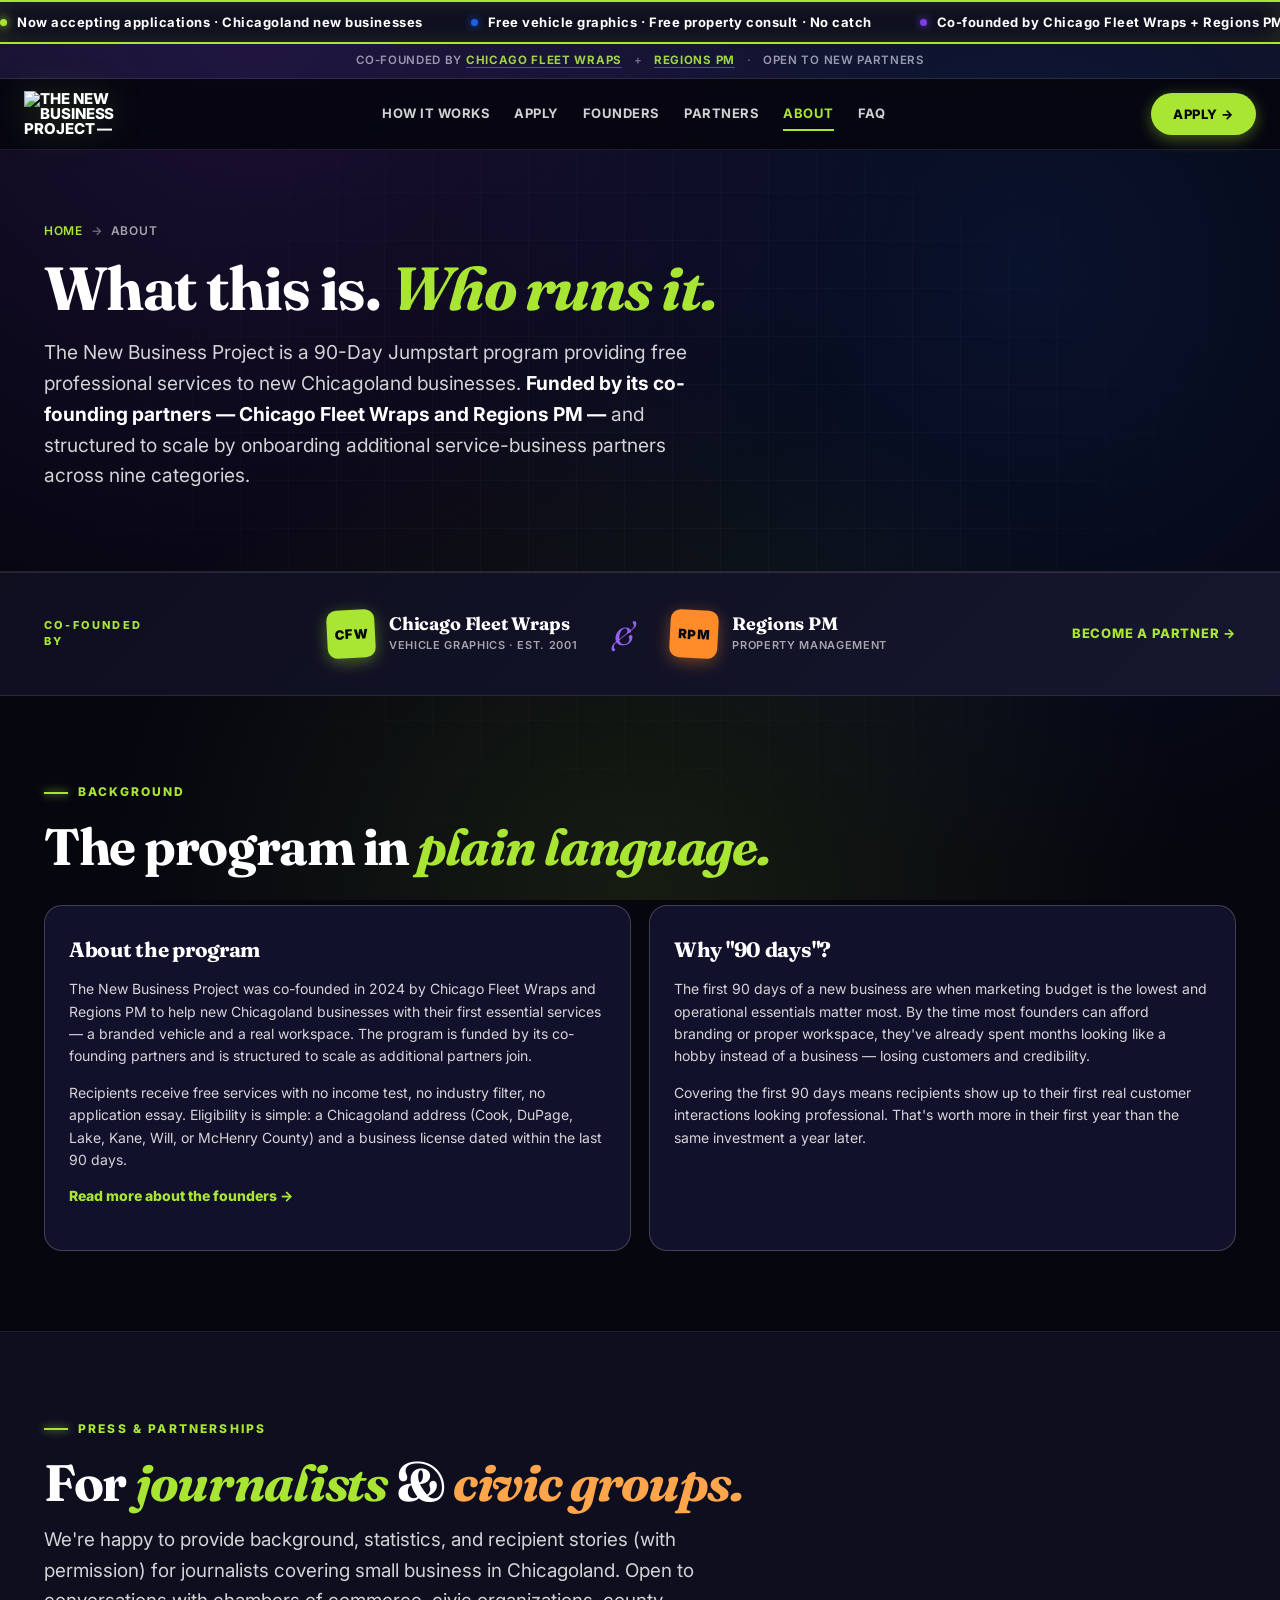
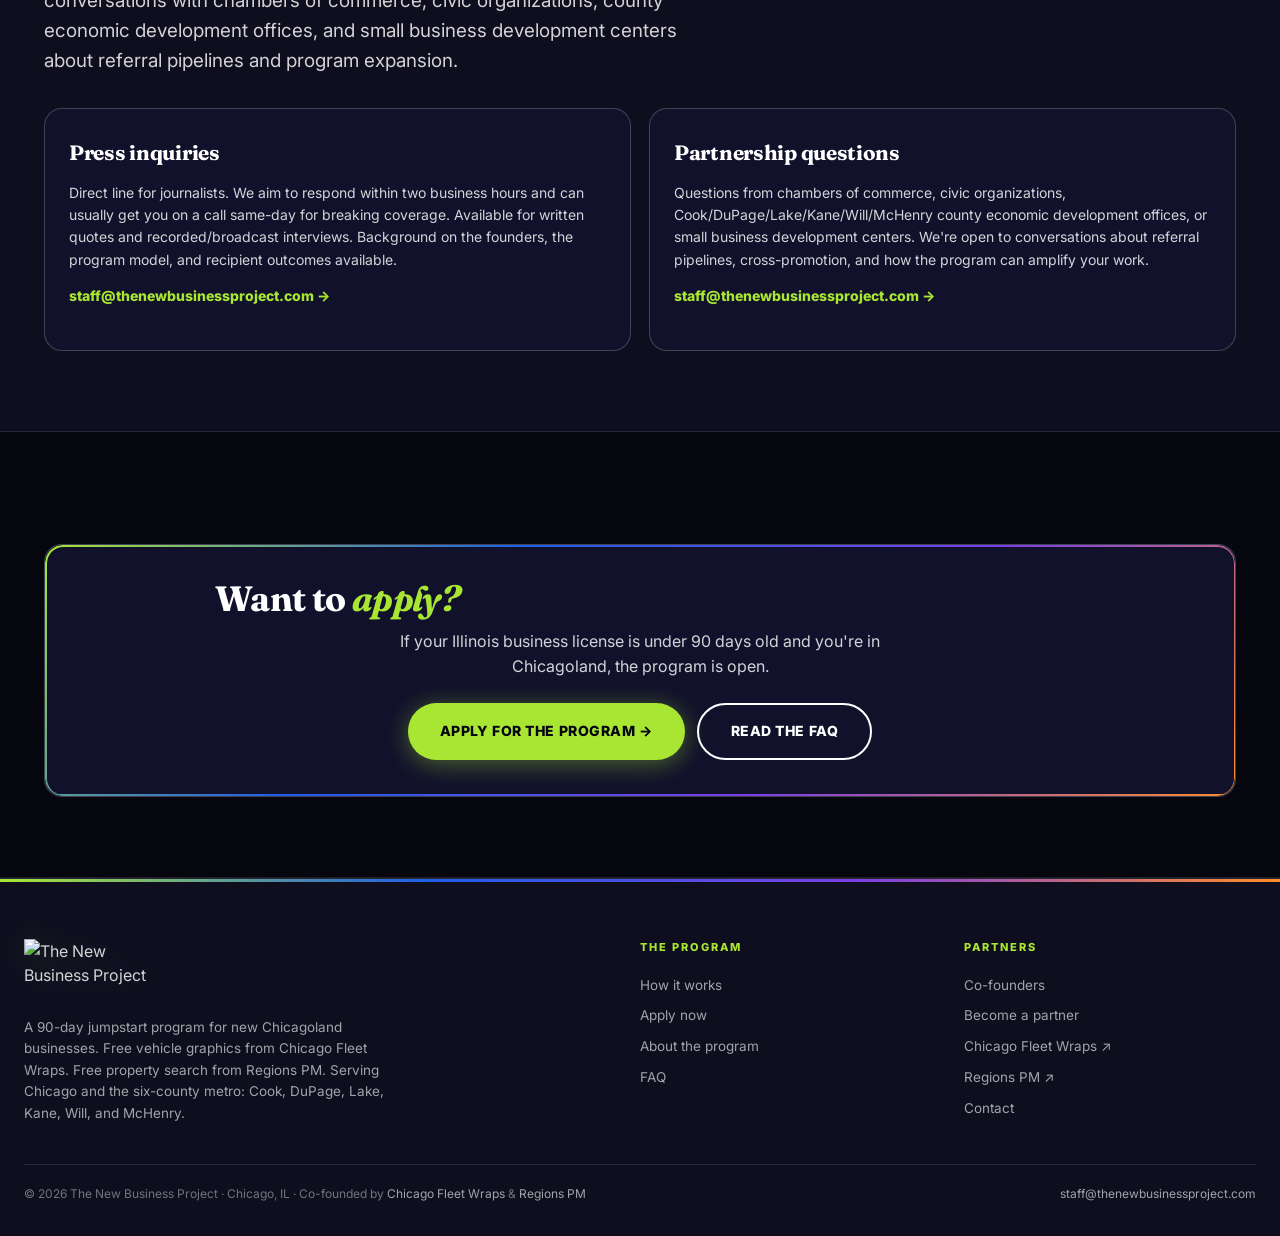
==== public/about/index.html @ 6521642d "SEO: tighten titles/descriptions + add WebSite, LocalBusiness, AboutPage, ContactPage schemas GOOGLE" ====
<!DOCTYPE html>
<html lang="en">
<head>
<meta charset="utf-8"/>
<meta name="viewport" content="width=device-width,initial-scale=1,viewport-fit=cover"/>
<title>About · The New Business Project · 90-Day Jumpstart</title>
<meta name="description" content="What the program is, who runs it, why it exists, how journalists and civic groups reach us. The New Business Project — Chicagoland 90-Day Jumpstart."/>
<meta name="keywords" content="about The New Business Project, Chicago small business program, Chicagoland startup support program, 90-day jumpstart background"/>
<meta name="author" content="The New Business Project"/>
<meta name="robots" content="index, follow, max-snippet:-1, max-image-preview:large"/>
<link rel="canonical" href="https://thenewbusinessproject.com/about/"/>
<link rel="icon" href="/favicon-32.png" type="image/png" sizes="32x32"/><link rel="icon" href="/icon-192.png" type="image/png" sizes="192x192"/><link rel="apple-touch-icon" href="/apple-touch-icon.png"/>
<meta name="theme-color" content="#06060F"/>
<meta property="og:type" content="website"/>
<meta property="og:site_name" content="The New Business Project"/>
<meta property="og:locale" content="en_US"/>
<meta property="og:title" content="About · The New Business Project · 90-Day Jumpstart"/>
<meta property="og:description" content="What the program is, who runs it, why it exists, how journalists and civic groups reach us. The New Business Project — Chicagoland 90-Day Jumpstart."/>
<meta property="og:url" content="https://thenewbusinessproject.com/about/"/>
<meta property="og:image" content="https://thenewbusinessproject.com/og-image.jpg"/>
<meta property="og:image:width" content="1200"/>
<meta property="og:image:height" content="630"/>
<meta name="twitter:card" content="summary_large_image"/>
<meta name="twitter:title" content="About · The New Business Project · 90-Day Jumpstart"/>
<meta name="twitter:description" content="What the program is, who runs it, why it exists, how journalists and civic groups reach us. The New Business Project — Chicagoland 90-Day Jumpstart."/>
<meta name="twitter:image" content="https://thenewbusinessproject.com/og-image.jpg"/>
<meta name="geo.region" content="US-IL"/><meta name="geo.placename" content="Chicago"/><meta name="geo.position" content="41.8781;-87.6298"/><meta name="ICBM" content="41.8781, -87.6298"/>
<link rel="preconnect" href="https://fonts.googleapis.com" crossorigin/><link rel="preconnect" href="https://fonts.gstatic.com" crossorigin/><link href="https://fonts.googleapis.com/css2?family=Inter:wght@400;500;600;700;800;900&family=Fraunces:opsz,wght@9..144,500;9..144,600;9..144,700;9..144,800;9..144,900&display=swap" rel="stylesheet"/>
<style>/* ─────────────────────────────────────────────────────────
   The New Business Project — shared stylesheet
   Electric/gaming palette: black bg + lime/blue/purple/orange
   ───────────────────────────────────────────────────────── */

*{box-sizing:border-box;margin:0;padding:0}
img,svg{max-width:100%;display:block}
a{color:inherit;text-decoration:none}
button{font:inherit;color:inherit;background:none;border:0;cursor:pointer}

:root{
  --bg:#06060F;
  --bg-2:#0E0E1F;
  --bg-3:#16162E;
  --bg-card:#11112B;
  --bg-card-2:#1A1A38;
  --ink:#FFFFFF;
  --ink-2:rgba(255,255,255,.82);
  --ink-3:rgba(255,255,255,.62);
  --ink-4:rgba(255,255,255,.42);
  --rule:rgba(255,255,255,.10);
  --rule-2:rgba(255,255,255,.20);
  --lime:#A8E633;
  --lime-d:#88C420;
  --lime-glow:rgba(168,230,51,.4);
  --blue:#1E5FE6;
  --blue-l:#3B7BF5;
  --blue-glow:rgba(30,95,230,.4);
  --purple:#7B3FE4;
  --purple-l:#9460F0;
  --purple-glow:rgba(123,63,228,.4);
  --orange:#FF8C28;
  --orange-l:#FFA64D;
  --orange-glow:rgba(255,140,40,.4);
  --r-card:18px;
  --r-btn:999px;
  --serif:'Fraunces',Georgia,'Times New Roman',serif;
  --sans:'Inter',-apple-system,BlinkMacSystemFont,'Helvetica Neue',Arial,sans-serif;
}

::selection{background:var(--lime);color:var(--bg)}

html,body{
  background:var(--bg);color:var(--ink);
  font-family:var(--sans);font-size:16px;line-height:1.55;font-weight:400;
  -webkit-font-smoothing:antialiased;-moz-osx-font-smoothing:grayscale;
  overflow-x:hidden;
}

body::before{
  content:"";position:fixed;inset:0;z-index:0;pointer-events:none;
  background:
    radial-gradient(circle at 20% 0%, rgba(123,63,228,.18), transparent 50%),
    radial-gradient(circle at 80% 30%, rgba(30,95,230,.14), transparent 50%),
    radial-gradient(circle at 50% 100%, rgba(168,230,51,.10), transparent 50%);
}
body::after{
  content:"";position:fixed;inset:0;z-index:0;pointer-events:none;
  background-image:
    linear-gradient(rgba(255,255,255,.025) 1px, transparent 1px),
    linear-gradient(90deg, rgba(255,255,255,.025) 1px, transparent 1px);
  background-size:48px 48px;
  mask-image:radial-gradient(ellipse at center, black 30%, transparent 80%);
  -webkit-mask-image:radial-gradient(ellipse at center, black 30%, transparent 80%);
}

.wrap{max-width:1240px;margin:0 auto;padding:0 24px;position:relative;z-index:1}
.wrap-narrow{max-width:920px;margin:0 auto;padding:0 24px;position:relative;z-index:1}

/* ─── TICKER ──────────────────── */
.ticker{
  background:var(--bg-2);
  border-top:2px solid var(--lime);
  border-bottom:2px solid var(--lime);
  padding:10px 0;overflow:hidden;
  position:relative;z-index:5;
  box-shadow:0 0 24px rgba(168,230,51,.15) inset;
}
.ticker-track{
  display:flex;gap:48px;animation:scroll 50s linear infinite;
  white-space:nowrap;width:max-content;
  font-size:13px;font-weight:700;letter-spacing:.04em;
  color:var(--ink);
}
.ticker-track span{display:inline-flex;align-items:center;gap:10px}
.ticker-track .dot{display:inline-block;width:7px;height:7px;border-radius:50%;flex-shrink:0}
.ticker-track .dot.l{background:var(--lime);box-shadow:0 0 8px var(--lime)}
.ticker-track .dot.b{background:var(--blue);box-shadow:0 0 8px var(--blue)}
.ticker-track .dot.p{background:var(--purple);box-shadow:0 0 8px var(--purple)}
.ticker-track .dot.o{background:var(--orange);box-shadow:0 0 8px var(--orange)}
.ticker:hover .ticker-track{animation-play-state:paused}
@keyframes scroll{from{transform:translateX(0)}to{transform:translateX(-50%)}}

.cofounder-mini{
  background:var(--bg-2);
  border-bottom:1px solid var(--rule);
  padding:8px 16px;text-align:center;
  font-size:11.5px;font-weight:600;letter-spacing:.06em;color:var(--ink-3);
  text-transform:uppercase;
}
.cofounder-mini a{color:var(--lime);font-weight:700;border-bottom:1px solid rgba(168,230,51,.4);text-underline-offset:3px}
.cofounder-mini a:hover{border-bottom-color:var(--lime)}
.cofounder-mini .sep{margin:0 8px;color:var(--ink-4)}

/* ─── HEADER ──────────────────── */
.tnbp-header{
  position:sticky;top:0;z-index:50;
  background:rgba(6,6,15,.92);
  backdrop-filter:saturate(180%) blur(16px);
  -webkit-backdrop-filter:saturate(180%) blur(16px);
  border-bottom:1px solid var(--rule);
}
.tnbp-header-inner{
  display:flex;align-items:center;justify-content:space-between;
  padding:12px 24px;max-width:1280px;margin:0 auto;gap:16px;
}
.tnbp-mark{
  display:flex;align-items:center;gap:12px;
  font-family:var(--sans);font-weight:800;font-size:15px;
  color:var(--ink);letter-spacing:-.005em;line-height:1;
  text-transform:uppercase;
}
.tnbp-mark img{
  height:46px;width:auto;display:block;
  filter:drop-shadow(0 0 16px rgba(168,230,51,.25));
}
@media (max-width:560px){.tnbp-mark img{height:40px}}

.tnbp-nav-links{display:none}
@media (min-width:980px){
  .tnbp-nav-links{display:flex;align-items:center;gap:24px;flex:1;justify-content:center}
  .tnbp-nav-links a{
    font-size:13px;font-weight:700;color:var(--ink-2);
    letter-spacing:.04em;text-transform:uppercase;
    transition:color .15s ease;padding:6px 0;
    border-bottom:2px solid transparent;
  }
  .tnbp-nav-links a:hover, .tnbp-nav-links a[aria-current="page"]{color:var(--lime)}
  .tnbp-nav-links a[aria-current="page"]{border-bottom-color:var(--lime)}
}
.tnbp-nav-cta{
  background:var(--lime);color:var(--bg);
  font-weight:800;font-size:13px;letter-spacing:.04em;
  padding:11px 22px;border-radius:var(--r-btn);
  display:inline-flex;align-items:center;gap:6px;
  text-transform:uppercase;
  transition:transform .15s ease, box-shadow .15s ease;
  box-shadow:0 4px 16px var(--lime-glow);
}
.tnbp-nav-cta:hover{transform:translateY(-2px);box-shadow:0 8px 24px var(--lime-glow)}

/* ─── BUTTONS ──────────────────── */
.btn-primary,.btn-ghost,.btn-secondary{
  display:inline-flex;align-items:center;justify-content:center;gap:8px;
  font-family:var(--sans);font-weight:800;font-size:14px;letter-spacing:.04em;
  text-transform:uppercase;
  padding:18px 32px;border-radius:var(--r-btn);
  min-height:54px;border:0;cursor:pointer;
  transition:transform .15s ease, box-shadow .15s ease, background .15s ease, color .15s ease;
  text-align:center;line-height:1.2;
}
.btn-primary{background:var(--lime);color:var(--bg);box-shadow:0 4px 24px var(--lime-glow)}
.btn-primary:hover{transform:translateY(-2px);box-shadow:0 8px 32px var(--lime-glow), 0 0 0 4px rgba(168,230,51,.2)}
.btn-secondary{background:var(--blue);color:var(--ink);box-shadow:0 4px 24px var(--blue-glow)}
.btn-secondary:hover{transform:translateY(-2px);box-shadow:0 8px 32px var(--blue-glow)}
.btn-ghost{background:transparent;color:var(--ink);border:2px solid var(--ink)}
.btn-ghost:hover{background:var(--ink);color:var(--bg);transform:translateY(-2px)}

/* ─── HERO (homepage) ──────────────────── */
.hero{
  position:relative;padding:48px 0 72px;
  border-bottom:1px solid var(--rule);overflow:hidden;
}
@media (min-width:720px){.hero{padding:64px 0 88px}}
@media (min-width:980px){.hero{padding:80px 0 96px}}

/* Hero on homepage: logo prominent at top — visible on ALL screens */
.hero-grid{
  display:flex;flex-direction:column;align-items:center;gap:32px;text-align:center;
}
@media (min-width:980px){
  .hero-grid{display:grid;grid-template-columns:1.1fr 1fr;gap:56px;text-align:left;align-items:center}
}
.hero-content{position:relative;z-index:2;max-width:680px}
@media (min-width:980px){.hero-content{max-width:none}}

/* Hero logo wrapper — visible on mobile too, sized appropriately */
.hero-logo-wrap{
  display:flex;position:relative;align-items:center;justify-content:center;
  order:-1;width:100%;
}
@media (min-width:980px){.hero-logo-wrap{order:0}}
.hero-logo-wrap::before{
  content:"";position:absolute;inset:-30px;border-radius:50%;
  background:radial-gradient(circle, rgba(168,230,51,.25), rgba(30,95,230,.15) 40%, transparent 70%);
  filter:blur(40px);z-index:0;
}
.hero-logo{
  position:relative;z-index:1;width:100%;max-width:340px;height:auto;
  filter:drop-shadow(0 16px 32px rgba(0,0,0,.5));
  animation:float 6s ease-in-out infinite;
}
@media (min-width:560px){.hero-logo{max-width:420px}}
@media (min-width:980px){.hero-logo{max-width:520px}}
@keyframes float{0%,100%{transform:translateY(0)}50%{transform:translateY(-12px)}}

.hero-mark-row{
  display:inline-flex;align-items:center;gap:10px;
  background:rgba(123,63,228,.18);
  border:1px solid var(--purple);
  color:var(--purple-l);
  padding:8px 14px;border-radius:var(--r-btn);
  font-size:11.5px;font-weight:800;letter-spacing:.16em;text-transform:uppercase;
  margin-bottom:24px;
  box-shadow:0 0 24px var(--purple-glow);
}
.hero-mark-row::before{
  content:"";display:inline-block;width:8px;height:8px;border-radius:50%;
  background:var(--lime);box-shadow:0 0 0 3px rgba(168,230,51,.3), 0 0 12px var(--lime);
  animation:pulse 2.4s ease-in-out infinite;
}
@keyframes pulse{0%,100%{transform:scale(1);opacity:1}50%{transform:scale(1.3);opacity:.7}}

.hero h1{
  font-family:var(--serif);font-weight:700;
  font-size:clamp(2.4rem, 8vw, 4.6rem);
  line-height:.98;letter-spacing:-.025em;
  margin:0 0 22px;color:var(--ink);
}
.hero h1 .lime{color:var(--lime);font-style:italic}
.hero h1 .blue{color:var(--blue-l);font-style:italic}

.hero-sub{
  font-size:clamp(1.05rem, 3.4vw, 1.25rem);
  color:var(--ink-2);max-width:560px;
  line-height:1.55;margin:0 auto 28px;
}
@media (min-width:980px){.hero-sub{margin:0 0 28px}}
.hero-sub strong{color:var(--lime);font-weight:800}

.hero-pills{display:flex;flex-wrap:wrap;gap:8px;margin:0 auto 28px;justify-content:center}
@media (min-width:980px){.hero-pills{justify-content:flex-start}}
.hero-pills span{
  display:inline-flex;align-items:center;gap:8px;
  background:var(--bg-card);border:1px solid var(--rule-2);color:var(--ink);
  padding:8px 14px;border-radius:var(--r-btn);
  font-size:12.5px;font-weight:600;
}
.hero-pills span::before{
  content:"";display:inline-block;width:6px;height:6px;border-radius:50%;
  background:var(--lime);box-shadow:0 0 8px var(--lime);
}
.hero-pills span:nth-child(2)::before{background:var(--blue);box-shadow:0 0 8px var(--blue)}
.hero-pills span:nth-child(3)::before{background:var(--orange);box-shadow:0 0 8px var(--orange)}

.hero-ctas{display:flex;flex-direction:column;gap:12px;align-items:center}
@media (min-width:560px){.hero-ctas{flex-direction:row;flex-wrap:wrap;justify-content:center}}
@media (min-width:980px){.hero-ctas{justify-content:flex-start}}

.hero-progress{
  margin:32px auto 0;padding:22px 26px;
  background:var(--bg-card);
  border:1px solid var(--rule-2);border-radius:var(--r-card);
  position:relative;max-width:560px;text-align:left;
}
@media (min-width:980px){.hero-progress{margin:36px 0 0}}
.hero-progress::before{
  content:"";position:absolute;inset:-1px;border-radius:var(--r-card);padding:1px;
  background:linear-gradient(135deg, var(--lime), var(--blue), var(--purple));
  -webkit-mask:linear-gradient(#fff 0 0) content-box, linear-gradient(#fff 0 0);
  -webkit-mask-composite:xor;mask-composite:exclude;pointer-events:none;
}
.hero-progress-label{
  font-size:11px;font-weight:800;color:var(--lime);
  letter-spacing:.18em;text-transform:uppercase;margin-bottom:10px;
}
.hero-progress-headline{
  font-family:var(--serif);font-weight:700;font-size:1.15rem;
  color:var(--ink);margin:0 0 14px;letter-spacing:-.018em;
}
.hero-progress-bar{
  height:14px;background:var(--bg-3);border:1px solid var(--rule);
  border-radius:var(--r-btn);overflow:hidden;margin:0 0 10px;position:relative;
}
.hero-progress-fill{
  height:100%;background:linear-gradient(90deg, var(--lime), var(--blue));
  width:8%;position:relative;box-shadow:0 0 12px var(--lime-glow);
}
.hero-progress-meta{font-size:13px;color:var(--ink-3);font-weight:600}
.hero-progress-meta strong{color:var(--lime);font-weight:800}

/* ─── PAGE HERO (subpages) ──────────────────── */
.page-hero{
  padding:48px 0 56px;border-bottom:1px solid var(--rule);
  position:relative;
}
@media (min-width:720px){.page-hero{padding:72px 0 80px}}
.breadcrumb{
  font-size:12px;color:var(--ink-3);margin-bottom:18px;
  letter-spacing:.06em;text-transform:uppercase;font-weight:600;
}
.breadcrumb a{color:var(--lime);transition:color .15s ease}
.breadcrumb a:hover{color:var(--ink)}
.breadcrumb .sep{margin:0 8px;color:var(--ink-4)}
.page-hero h1{
  font-family:var(--serif);font-weight:700;
  font-size:clamp(2.2rem, 7vw, 3.8rem);
  line-height:1;letter-spacing:-.025em;
  margin:0 0 18px;color:var(--ink);max-width:22ch;
}
.page-hero h1 em{font-style:italic;color:var(--lime);font-weight:700}
.page-hero h1 .blue{font-style:italic;color:var(--blue-l)}
.page-hero h1 .purple{font-style:italic;color:var(--purple-l)}
.page-hero p{
  font-size:clamp(1.05rem, 3.3vw, 1.2rem);
  color:var(--ink-2);max-width:680px;line-height:1.6;
}
.page-hero p strong{color:var(--ink);font-weight:700}

/* ─── COFOUNDERS BAND ──────────────────── */
.cofounders-band{
  background:linear-gradient(135deg, var(--bg-2), var(--bg-3));
  padding:36px 0;position:relative;z-index:1;
  border-top:1px solid var(--rule);border-bottom:1px solid var(--rule);
}
.cofounders-grid{display:flex;flex-direction:column;align-items:center;gap:24px;text-align:center}
@media (min-width:760px){.cofounders-grid{flex-direction:row;justify-content:space-between;gap:32px;text-align:left}}
.cofounders-label{
  font-size:11px;font-weight:800;color:var(--lime);
  letter-spacing:.2em;text-transform:uppercase;line-height:1.4;flex-shrink:0;
}
.cofounders-row{display:flex;flex-wrap:wrap;justify-content:center;align-items:center;gap:18px 36px}
.cofounder{display:inline-flex;align-items:center;gap:14px}
.cofounder-mark{
  width:48px;height:48px;border-radius:10px;
  display:flex;align-items:center;justify-content:center;
  font-family:var(--sans);font-weight:900;font-size:13px;letter-spacing:.04em;
  flex-shrink:0;transform:rotate(-3deg);
}
.cofounder-mark.cfw{background:var(--lime);color:var(--bg);box-shadow:0 4px 16px var(--lime-glow)}
.cofounder-mark.regions{background:var(--orange);color:var(--bg);transform:rotate(3deg);box-shadow:0 4px 16px var(--orange-glow)}
.cofounder-text{display:flex;flex-direction:column;align-items:flex-start;text-align:left}
.cofounder-name{
  font-family:var(--serif);font-weight:700;font-size:18px;
  color:var(--ink);letter-spacing:-.01em;line-height:1.1;
}
.cofounder-name a:hover{color:var(--lime)}
.cofounder-role{
  font-family:var(--sans);font-size:11px;color:var(--ink-3);
  font-weight:600;letter-spacing:.06em;margin-top:3px;text-transform:uppercase;
}
.cofounders-amp{
  font-family:var(--serif);font-style:italic;font-weight:400;font-size:32px;color:var(--purple-l);
}
.cofounders-cta{
  font-size:13px;font-weight:800;color:var(--lime);
  letter-spacing:.06em;text-transform:uppercase;
  display:inline-flex;align-items:center;gap:6px;
  border-bottom:2px solid transparent;
  transition:border-color .15s ease;flex-shrink:0;
}
.cofounders-cta:hover{border-bottom-color:var(--lime)}

/* ─── SECTIONS ──────────────────── */
.sec{padding:56px 0;position:relative;z-index:1}
@media (min-width:720px){.sec{padding:80px 0}}
.sec.bordered{border-bottom:1px solid var(--rule)}
.sec.tinted{background:var(--bg-2)}

.sec-label{
  display:inline-flex;align-items:center;gap:10px;
  font-size:12px;font-weight:800;color:var(--lime);
  letter-spacing:.18em;text-transform:uppercase;margin:0 0 18px;
}
.sec-label::before{content:"";width:24px;height:2px;background:var(--lime);box-shadow:0 0 8px var(--lime)}
.sec h2{
  font-family:var(--serif);font-weight:700;
  font-size:clamp(2rem, 6vw, 3.2rem);
  line-height:1.04;letter-spacing:-.025em;
  margin:0 0 16px;max-width:22ch;color:var(--ink);
}
.sec h2 em{font-style:italic;color:var(--lime);font-weight:700}
.sec h2 .blue{font-style:italic;color:var(--blue-l);font-weight:700}
.sec h2 .purple{font-style:italic;color:var(--purple-l);font-weight:700}
.sec h2 .orange{font-style:italic;color:var(--orange-l);font-weight:700}
.sec .lede{
  font-size:clamp(1.05rem, 3.3vw, 1.18rem);
  color:var(--ink-2);line-height:1.6;max-width:680px;
}
.sec .lede strong{color:var(--ink);font-weight:700}
.sec h3{
  font-family:var(--serif);font-weight:700;font-size:1.4rem;
  color:var(--ink);margin:24px 0 12px;letter-spacing:-.016em;
}

/* ─── ELIGIBILITY ──────────────────── */
.elig-grid{display:grid;grid-template-columns:1fr;gap:14px;margin-top:32px}
@media (min-width:600px){.elig-grid{grid-template-columns:1fr 1fr}}
@media (min-width:980px){.elig-grid{grid-template-columns:repeat(4,1fr)}}
.elig-tile{
  background:var(--bg-card);border:1px solid var(--rule-2);border-radius:var(--r-card);
  padding:26px 22px;position:relative;overflow:hidden;
  transition:transform .2s ease, box-shadow .2s ease, border-color .2s ease;
}
.elig-tile::before{content:"";position:absolute;top:0;left:0;right:0;height:3px}
.elig-tile.lime::before{background:var(--lime);box-shadow:0 0 16px var(--lime-glow)}
.elig-tile.blue::before{background:var(--blue);box-shadow:0 0 16px var(--blue-glow)}
.elig-tile.purple::before{background:var(--purple);box-shadow:0 0 16px var(--purple-glow)}
.elig-tile.orange::before{background:var(--orange);box-shadow:0 0 16px var(--orange-glow)}
.elig-tile:hover{transform:translateY(-4px);border-color:rgba(255,255,255,.3)}
.elig-tile.lime:hover{box-shadow:0 12px 32px var(--lime-glow)}
.elig-tile.blue:hover{box-shadow:0 12px 32px var(--blue-glow)}
.elig-tile.purple:hover{box-shadow:0 12px 32px var(--purple-glow)}
.elig-tile.orange:hover{box-shadow:0 12px 32px var(--orange-glow)}
.elig-num{
  display:inline-flex;align-items:center;justify-content:center;
  width:34px;height:34px;border-radius:8px;
  font-family:var(--sans);font-weight:900;font-size:14px;
  margin:0 0 14px;
}
.elig-tile.lime .elig-num{background:var(--lime);color:var(--bg)}
.elig-tile.blue .elig-num{background:var(--blue);color:var(--ink)}
.elig-tile.purple .elig-num{background:var(--purple);color:var(--ink)}
.elig-tile.orange .elig-num{background:var(--orange);color:var(--bg)}
.elig-tile h3{
  font-family:var(--serif);font-weight:700;font-size:1.18rem;color:var(--ink);
  margin:0 0 8px;letter-spacing:-.012em;line-height:1.2;
}
.elig-tile p{font-size:13.5px;color:var(--ink-2);line-height:1.55;margin:0}

.counties{
  margin-top:36px;background:var(--bg-card);
  border:1px solid var(--rule-2);border-radius:var(--r-card);
  padding:28px 26px;position:relative;overflow:hidden;
}
.counties::before{
  content:"";position:absolute;top:0;left:0;right:0;height:3px;
  background:linear-gradient(90deg, var(--lime), var(--blue), var(--purple), var(--orange));
}
.counties h3{font-family:var(--serif);font-weight:700;font-size:1.4rem;color:var(--ink);margin:0;letter-spacing:-.018em}
.counties-row{display:flex;flex-wrap:wrap;gap:10px;margin-top:18px}
.county{
  display:inline-flex;align-items:center;gap:10px;
  background:var(--bg-2);border:1.5px solid var(--rule-2);border-radius:var(--r-btn);
  padding:10px 18px;font-size:14px;font-weight:700;color:var(--ink);
  transition:transform .15s ease, background .15s ease, border-color .15s ease;
}
.county:hover{transform:translateY(-2px);background:var(--lime);color:var(--bg);border-color:var(--lime)}
.county-pop{font-size:11px;color:var(--ink-3);font-weight:600;letter-spacing:.02em}
.county:hover .county-pop{color:rgba(6,6,15,.65)}

/* ─── GIFTS ──────────────────── */
.gifts-grid{display:grid;grid-template-columns:1fr;gap:18px;margin-top:32px}
@media (min-width:760px){.gifts-grid{grid-template-columns:1fr 1fr}}
.gift{
  background:var(--bg-card);border:1px solid var(--rule-2);border-radius:var(--r-card);
  padding:30px 26px;display:flex;flex-direction:column;
  position:relative;overflow:hidden;
  transition:transform .2s ease, border-color .2s ease, box-shadow .2s ease;
}
.gift::before{content:"";position:absolute;top:0;left:0;right:0;height:6px}
.gift.cfw::before{background:linear-gradient(90deg, var(--lime), var(--blue));box-shadow:0 0 16px var(--lime-glow)}
.gift.regions::before{background:linear-gradient(90deg, var(--orange), var(--purple));box-shadow:0 0 16px var(--orange-glow)}
.gift.cfw:hover{transform:translateY(-4px);border-color:rgba(168,230,51,.4);box-shadow:0 12px 32px var(--lime-glow)}
.gift.regions:hover{transform:translateY(-4px);border-color:rgba(255,140,40,.4);box-shadow:0 12px 32px var(--orange-glow)}
.gift-header{display:flex;align-items:center;gap:14px;margin-bottom:18px}
.gift-mark{
  width:54px;height:54px;border-radius:12px;
  display:flex;align-items:center;justify-content:center;
  font-family:var(--sans);font-weight:900;font-size:14px;letter-spacing:.04em;
  flex-shrink:0;transform:rotate(-3deg);
}
.gift.cfw .gift-mark{background:var(--lime);color:var(--bg);box-shadow:0 4px 16px var(--lime-glow)}
.gift.regions .gift-mark{background:var(--orange);color:var(--bg);transform:rotate(3deg);box-shadow:0 4px 16px var(--orange-glow)}
.gift-tag{
  font-size:11px;font-weight:700;color:var(--ink-3);
  letter-spacing:.16em;text-transform:uppercase;line-height:1.3;
}
.gift-tag strong{color:var(--ink);font-weight:800;display:block;font-size:14px;letter-spacing:-.005em;text-transform:none;margin-top:4px}
.gift h3{
  font-family:var(--serif);font-weight:700;font-size:1.65rem;color:var(--ink);
  margin:0 0 12px;letter-spacing:-.018em;line-height:1.1;
}
.gift p{font-size:14.5px;color:var(--ink-2);line-height:1.6;margin:0 0 12px}
.gift .gift-deets{
  margin-top:auto;padding-top:18px;border-top:1px solid var(--rule);
  display:flex;flex-wrap:wrap;gap:14px 24px;font-size:12.5px;color:var(--ink-3);font-weight:500;
}
.gift .gift-deets div{display:flex;flex-direction:column}
.gift .gift-deets div strong{color:var(--ink);font-weight:800;font-size:14.5px}
.gift .gift-deets .free{color:var(--lime)}

/* ─── STEPS ──────────────────── */
.steps-grid{display:grid;grid-template-columns:1fr;gap:16px;margin-top:32px}
@media (min-width:760px){.steps-grid{grid-template-columns:repeat(3,1fr);gap:18px}}
.step{
  background:var(--bg-card);border:1px solid var(--rule-2);border-radius:var(--r-card);
  padding:30px 24px;position:relative;overflow:hidden;
  transition:transform .2s ease, border-color .2s ease, box-shadow .2s ease;
}
.step::before{content:"";position:absolute;top:0;left:0;right:0;height:3px}
.step:nth-child(1)::before{background:var(--lime);box-shadow:0 0 16px var(--lime-glow)}
.step:nth-child(2)::before{background:var(--blue);box-shadow:0 0 16px var(--blue-glow)}
.step:nth-child(3)::before{background:var(--orange);box-shadow:0 0 16px var(--orange-glow)}
.step:hover{transform:translateY(-4px)}
.step:nth-child(1):hover{border-color:rgba(168,230,51,.4);box-shadow:0 12px 32px var(--lime-glow)}
.step:nth-child(2):hover{border-color:rgba(30,95,230,.4);box-shadow:0 12px 32px var(--blue-glow)}
.step:nth-child(3):hover{border-color:rgba(255,140,40,.4);box-shadow:0 12px 32px var(--orange-glow)}
.step-num{
  font-family:var(--serif);font-weight:800;font-size:60px;
  line-height:.85;letter-spacing:-.04em;margin:0 0 16px;display:block;
  background:linear-gradient(135deg, var(--lime), var(--blue));
  -webkit-background-clip:text;background-clip:text;-webkit-text-fill-color:transparent;
}
.step:nth-child(2) .step-num{background:linear-gradient(135deg, var(--blue), var(--purple));-webkit-background-clip:text;background-clip:text;-webkit-text-fill-color:transparent}
.step:nth-child(3) .step-num{background:linear-gradient(135deg, var(--orange), var(--lime));-webkit-background-clip:text;background-clip:text;-webkit-text-fill-color:transparent}
.step h3{
  font-family:var(--serif);font-weight:700;font-size:1.4rem;color:var(--ink);
  margin:0 0 8px;letter-spacing:-.018em;
}
.step p{font-size:14px;color:var(--ink-2);line-height:1.55;margin:0}

/* ─── APPLY FORM ──────────────────── */
.apply-wrap{
  background:var(--bg-card);
  border:1px solid var(--rule-2);border-radius:var(--r-card);
  padding:36px 26px;margin-top:32px;
  position:relative;overflow:hidden;
}
.apply-wrap::before{
  content:"";position:absolute;top:0;left:0;right:0;height:6px;
  background:linear-gradient(90deg, var(--lime), var(--blue), var(--purple), var(--orange));
}
@media (min-width:720px){.apply-wrap{padding:50px 44px}}
.apply-wrap h3{
  font-family:var(--serif);font-weight:700;font-size:1.55rem;color:var(--ink);
  margin:0 0 6px;letter-spacing:-.02em;position:relative;
}
.apply-wrap > p{color:var(--ink-3);font-size:14px;margin:0 0 24px;position:relative}
.apply-form{display:grid;gap:16px;position:relative}
.form-row{display:grid;grid-template-columns:1fr;gap:16px}
@media (min-width:560px){.form-row{grid-template-columns:1fr 1fr}}
.form-group{display:grid;gap:6px}
.form-group label{
  font-size:12px;font-weight:800;color:var(--ink-2);letter-spacing:.06em;text-transform:uppercase;
}
.form-group label .req{color:var(--lime);margin-left:4px}
.form-group input,.form-group select,.form-group textarea{
  background:var(--bg-2);color:var(--ink);
  border:1.5px solid var(--rule-2);border-radius:10px;
  padding:13px 16px;font-family:inherit;font-size:15px;min-height:48px;
  transition:border-color .15s ease, background .15s ease, box-shadow .15s ease;
}
.form-group input::placeholder, .form-group textarea::placeholder{color:var(--ink-4)}
.form-group input:focus,.form-group select:focus,.form-group textarea:focus{
  outline:none;border-color:var(--lime);box-shadow:0 0 0 3px rgba(168,230,51,.15);
}
.form-group textarea{min-height:84px;resize:vertical}
.form-group select{appearance:none;-webkit-appearance:none;background-image:url("data:image/svg+xml;utf8,<svg xmlns='http://www.w3.org/2000/svg' viewBox='0 0 24 24' fill='none' stroke='white' stroke-width='2'><polyline points='6 9 12 15 18 9'/></svg>");background-repeat:no-repeat;background-position:right 14px center;background-size:18px;padding-right:42px}
.form-help{font-size:11.5px;color:var(--ink-4);margin-top:-2px}
.form-checkboxes{display:grid;grid-template-columns:1fr 1fr;gap:10px;margin-top:6px}
.form-checkbox{
  display:flex;align-items:center;gap:10px;
  background:var(--bg-2);border:1.5px solid var(--rule-2);
  border-radius:10px;padding:11px 13px;cursor:pointer;font-size:13.5px;
  color:var(--ink-2);transition:border-color .15s ease, background .15s ease;
}
.form-checkbox input[type=checkbox]{width:18px;height:18px;accent-color:var(--lime);cursor:pointer}
.form-checkbox:has(input:checked){border-color:var(--lime);background:rgba(168,230,51,.08)}
.form-checkbox:has(input:checked) span{color:var(--ink)}
.form-submit-row{margin-top:6px;display:flex;flex-direction:column;gap:14px}
@media (min-width:560px){.form-submit-row{flex-direction:row;align-items:center;justify-content:space-between}}
.form-privacy{font-size:11.5px;color:var(--ink-4);max-width:340px;line-height:1.5}

/* ─── ROSTER ──────────────────── */
.roster{
  margin-top:32px;padding:32px 28px;
  background:var(--bg-card);border:1px solid var(--rule-2);border-radius:var(--r-card);
  position:relative;overflow:hidden;
}
.roster::before{
  content:"COMING SOON";position:absolute;top:-2px;right:24px;
  font-family:var(--sans);font-weight:900;font-size:11px;
  color:var(--bg);background:var(--lime);
  padding:8px 14px;border-radius:0 0 8px 8px;letter-spacing:.16em;text-transform:uppercase;
  box-shadow:0 4px 16px var(--lime-glow);
}
.roster .meta{
  font-size:11px;font-weight:800;color:var(--lime);
  letter-spacing:.18em;text-transform:uppercase;margin-bottom:10px;
}
.roster h3{
  font-family:var(--serif);font-weight:700;font-size:1.4rem;color:var(--ink);
  margin:0 0 10px;letter-spacing:-.018em;max-width:24ch;
}
.roster p{font-size:14px;color:var(--ink-2);max-width:560px;line-height:1.55}
.roster .placeholder-tiles{
  display:grid;grid-template-columns:repeat(3, 1fr);gap:8px;
  margin-top:20px;max-width:480px;
}
@media (min-width:600px){.roster .placeholder-tiles{grid-template-columns:repeat(6, 1fr)}}
.roster .placeholder-tile{
  aspect-ratio:1;background:var(--bg-2);border:1.5px dashed var(--rule-2);
  border-radius:8px;display:flex;align-items:center;justify-content:center;
  font-family:var(--serif);font-weight:600;font-size:11px;color:var(--ink-4);font-style:italic;
}
.roster .placeholder-tile:first-child{
  background:rgba(168,230,51,.1);border-color:var(--lime);color:var(--lime);
  font-weight:800;font-style:normal;letter-spacing:.04em;
}

/* ─── FOUNDERS DETAIL ──────────────────── */
.founders-detail-grid{display:grid;grid-template-columns:1fr;gap:20px;margin-top:32px}
@media (min-width:840px){.founders-detail-grid{grid-template-columns:1fr 1fr;gap:24px}}
.founder-detail{
  background:var(--bg-card);border:1px solid var(--rule-2);border-radius:var(--r-card);
  padding:30px 26px;color:var(--ink);position:relative;overflow:hidden;
  transition:transform .2s ease, box-shadow .2s ease, border-color .2s ease;
}
.founder-detail::before{content:"";position:absolute;top:0;left:0;right:0;height:6px}
.founder-detail.cfw::before{background:linear-gradient(90deg, var(--lime), var(--blue))}
.founder-detail.regions::before{background:linear-gradient(90deg, var(--orange), var(--purple))}
.founder-detail.cfw:hover{transform:translateY(-4px);border-color:rgba(168,230,51,.4);box-shadow:0 12px 32px var(--lime-glow)}
.founder-detail.regions:hover{transform:translateY(-4px);border-color:rgba(255,140,40,.4);box-shadow:0 12px 32px var(--orange-glow)}
.founder-detail .role-badge{
  display:inline-block;font-size:11px;font-weight:900;
  padding:8px 14px;border-radius:var(--r-btn);
  letter-spacing:.14em;text-transform:uppercase;margin-bottom:16px;
}
.founder-detail.cfw .role-badge{background:var(--lime);color:var(--bg);box-shadow:0 4px 16px var(--lime-glow)}
.founder-detail.regions .role-badge{background:var(--orange);color:var(--bg);box-shadow:0 4px 16px var(--orange-glow)}
.founder-detail h2{
  font-family:var(--serif);font-weight:700;font-size:1.75rem;color:var(--ink);
  margin:0 0 8px;letter-spacing:-.02em;
}
.founder-detail .est{
  font-size:12px;color:var(--ink-3);font-weight:600;letter-spacing:.06em;margin-bottom:16px;text-transform:uppercase;
}
.founder-detail p{font-size:14.5px;color:var(--ink-2);line-height:1.6;margin:0 0 14px}
.founder-detail .contributes{
  padding:14px 16px;background:var(--bg-2);border-radius:12px;margin:14px 0 16px;
  border:1px solid var(--rule);
}
.founder-detail .contributes-label{
  font-size:11px;font-weight:800;color:var(--lime);
  letter-spacing:.14em;text-transform:uppercase;margin-bottom:6px;
}
.founder-detail .contributes-text{font-size:13.5px;color:var(--ink-2);line-height:1.5;margin:0}
.founder-detail a.visit{
  display:inline-flex;align-items:center;gap:6px;
  font-size:13.5px;font-weight:800;color:var(--lime);
  border-bottom:2px solid transparent;
  transition:border-color .15s ease;
}
.founder-detail a.visit:hover{border-bottom-color:var(--lime)}

/* ─── PARTNERS ──────────────────── */
.partners-cats{display:flex;flex-wrap:wrap;gap:8px;margin:24px 0 28px}
.partners-cats span{
  background:var(--bg-card);border:1.5px solid var(--rule-2);color:var(--ink);
  padding:9px 16px;border-radius:var(--r-btn);font-size:13px;font-weight:600;
  transition:transform .15s ease, background .15s ease, border-color .15s ease;
}
.partners-cats span:hover{transform:translateY(-2px);background:var(--lime);color:var(--bg);border-color:var(--lime)}
.partners-list{
  list-style:none;display:grid;grid-template-columns:1fr;gap:12px;
  max-width:760px;margin:0;padding:0;
}
@media (min-width:680px){.partners-list{grid-template-columns:1fr 1fr 1fr}}
.partners-list li{
  background:var(--bg-card);border:1px solid var(--rule-2);border-radius:var(--r-card);
  padding:22px 20px;display:flex;flex-direction:column;gap:6px;
}
.partners-list li strong{
  display:block;font-family:var(--serif);font-weight:700;font-size:1.1rem;color:var(--ink);
  letter-spacing:-.012em;
}
.partners-list li span{font-size:13px;line-height:1.5;color:var(--ink-2)}

/* ─── ABOUT ──────────────────── */
.about-grid{display:grid;grid-template-columns:1fr;gap:18px;margin-top:32px}
@media (min-width:760px){.about-grid{grid-template-columns:1fr 1fr}}
.about-card{
  background:var(--bg-card);border:1px solid var(--rule-2);border-radius:var(--r-card);
  padding:28px 24px;
}
.about-card h3{
  font-family:var(--serif);font-weight:700;font-size:1.3rem;color:var(--ink);
  margin:0 0 12px;letter-spacing:-.014em;
}
.about-card p{font-size:14px;color:var(--ink-2);line-height:1.6;margin:0 0 14px}
.about-card a{
  font-size:14px;font-weight:800;color:var(--lime);
  border-bottom:2px solid transparent;
  transition:border-color .15s ease;
}
.about-card a:hover{border-bottom-color:var(--lime)}

/* ─── FAQ ──────────────────── */
.faq-list{margin-top:32px;display:flex;flex-direction:column;gap:10px}
.faq-list details{
  background:var(--bg-card);border:1px solid var(--rule-2);border-radius:var(--r-card);
  overflow:hidden;transition:border-color .2s ease, box-shadow .2s ease;
}
.faq-list details[open]{border-color:rgba(168,230,51,.4);box-shadow:0 0 24px var(--lime-glow)}
.faq-list summary{
  cursor:pointer;list-style:none;
  display:flex;justify-content:space-between;align-items:center;gap:16px;
  padding:20px 24px;
  font-family:var(--serif);font-weight:700;font-size:1.08rem;color:var(--ink);
  letter-spacing:-.005em;line-height:1.35;
}
.faq-list summary::-webkit-details-marker{display:none}
.faq-list summary::after{
  content:"+";
  width:34px;height:34px;border-radius:50%;
  background:var(--lime);color:var(--bg);
  display:flex;align-items:center;justify-content:center;
  font-weight:300;font-size:22px;flex-shrink:0;line-height:1;
  transition:transform .25s ease;
  box-shadow:0 0 16px var(--lime-glow);
}
.faq-list details[open] summary::after{transform:rotate(45deg)}
.faq-list details p{
  padding:0 24px 24px;font-size:14px;line-height:1.7;color:var(--ink-2);
}
.faq-list details p a{color:var(--lime);font-weight:800;border-bottom:1.5px solid var(--lime)}

/* ─── PAGE NAV CARDS (cross-page links between subpages) ──────────────────── */
.page-nav-cards{
  display:grid;grid-template-columns:1fr;gap:14px;margin-top:32px;
}
@media (min-width:600px){.page-nav-cards{grid-template-columns:1fr 1fr}}
@media (min-width:980px){.page-nav-cards{grid-template-columns:repeat(3, 1fr)}}
.page-nav-card{
  background:var(--bg-card);border:1px solid var(--rule-2);border-radius:var(--r-card);
  padding:24px 22px;display:flex;flex-direction:column;gap:8px;
  transition:transform .2s ease, border-color .2s ease, box-shadow .2s ease;
  position:relative;overflow:hidden;
}
.page-nav-card::before{content:"";position:absolute;top:0;left:0;right:0;height:3px}
.page-nav-card.lime::before{background:var(--lime)}
.page-nav-card.blue::before{background:var(--blue)}
.page-nav-card.purple::before{background:var(--purple)}
.page-nav-card.orange::before{background:var(--orange)}
.page-nav-card:hover{transform:translateY(-4px);border-color:rgba(255,255,255,.3)}
.page-nav-card.lime:hover{box-shadow:0 12px 32px var(--lime-glow)}
.page-nav-card.blue:hover{box-shadow:0 12px 32px var(--blue-glow)}
.page-nav-card.purple:hover{box-shadow:0 12px 32px var(--purple-glow)}
.page-nav-card.orange:hover{box-shadow:0 12px 32px var(--orange-glow)}
.page-nav-card .label{
  font-size:11px;font-weight:800;letter-spacing:.18em;text-transform:uppercase;
}
.page-nav-card.lime .label{color:var(--lime)}
.page-nav-card.blue .label{color:var(--blue-l)}
.page-nav-card.purple .label{color:var(--purple-l)}
.page-nav-card.orange .label{color:var(--orange-l)}
.page-nav-card h3{
  font-family:var(--serif);font-weight:700;font-size:1.25rem;color:var(--ink);
  margin:0;letter-spacing:-.014em;line-height:1.2;
}
.page-nav-card p{font-size:13.5px;color:var(--ink-2);line-height:1.5;margin:0}
.page-nav-card .arrow{
  font-size:13px;font-weight:800;color:var(--lime);
  letter-spacing:.04em;text-transform:uppercase;margin-top:6px;
}

/* ─── CTA BLOCK (used on subpages to drive to apply) ──────────────────── */
.cta-block{
  background:var(--bg-card);border:1px solid var(--rule-2);border-radius:var(--r-card);
  padding:36px 28px;margin-top:32px;
  position:relative;overflow:hidden;text-align:center;
}
.cta-block::before{
  content:"";position:absolute;inset:0;border-radius:var(--r-card);padding:1.5px;
  background:linear-gradient(135deg, var(--lime), var(--blue), var(--purple), var(--orange));
  -webkit-mask:linear-gradient(#fff 0 0) content-box, linear-gradient(#fff 0 0);
  -webkit-mask-composite:xor;mask-composite:exclude;pointer-events:none;
}
.cta-block h2{
  font-family:var(--serif);font-weight:700;font-size:clamp(1.6rem, 4.5vw, 2.2rem);
  color:var(--ink);margin:0 0 12px;letter-spacing:-.018em;
}
.cta-block h2 em{font-style:italic;color:var(--lime);font-weight:700}
.cta-block p{font-size:1rem;color:var(--ink-2);max-width:520px;margin:0 auto 24px;line-height:1.55}
.cta-block .actions{display:flex;flex-wrap:wrap;gap:12px;justify-content:center}

/* ─── FOOTER ──────────────────── */
.tnbp-footer{
  padding:60px 24px 32px;background:var(--bg-2);color:var(--ink-2);
  border-top:1px solid var(--rule);position:relative;z-index:2;
}
.tnbp-footer::before{
  content:"";position:absolute;top:0;left:0;right:0;height:3px;
  background:linear-gradient(90deg, var(--lime), var(--blue), var(--purple), var(--orange));
}
.tnbp-footer-inner{max-width:1280px;margin:0 auto}
.tnbp-footer-grid{display:grid;grid-template-columns:1fr;gap:32px;margin-bottom:40px}
@media (min-width:720px){.tnbp-footer-grid{grid-template-columns:2fr 1fr 1fr}}
.tnbp-footer .brand{margin-bottom:14px}
.tnbp-footer .brand img{height:64px;width:auto;filter:drop-shadow(0 0 16px rgba(168,230,51,.2))}
.tnbp-footer p{font-size:13.5px;color:var(--ink-3);line-height:1.6;max-width:380px;margin-top:14px}
.tnbp-footer .col h4{
  font-size:11px;font-weight:800;color:var(--lime);
  letter-spacing:.18em;text-transform:uppercase;margin:0 0 14px;
}
.tnbp-footer .col a{
  display:block;padding:5px 0;font-size:13.5px;color:var(--ink-3);
  transition:color .15s ease, padding-left .15s ease;
}
.tnbp-footer .col a:hover{color:var(--lime);padding-left:4px}
.tnbp-footer-bottom{
  border-top:1px solid var(--rule);padding-top:20px;
  display:flex;flex-direction:column;gap:8px;
  font-size:12px;color:var(--ink-4);
}
@media (min-width:720px){.tnbp-footer-bottom{flex-direction:row;justify-content:space-between;align-items:center}}
.tnbp-footer-bottom a{color:var(--ink-3);transition:color .15s ease}
.tnbp-footer-bottom a:hover{color:var(--lime)}

/* ─── THANK-YOU PAGE ──────────────────── */
.thankyou-main{flex:1;display:flex;align-items:center;justify-content:center;padding:64px 24px;position:relative;z-index:1}
.thankyou-card{max-width:640px;width:100%}
.thankyou-icon{
  width:72px;height:72px;border-radius:50%;
  background:var(--lime);color:var(--bg);
  display:flex;align-items:center;justify-content:center;
  margin-bottom:32px;box-shadow:0 0 32px rgba(168,230,51,.4);
}
.thankyou-icon svg{width:34px;height:34px}
.thankyou-card h1{
  font-family:var(--serif);font-weight:700;
  font-size:clamp(2.2rem, 6vw, 3.2rem);
  line-height:1.05;letter-spacing:-.025em;color:var(--ink);
  margin:0 0 18px;max-width:18ch;
}
.thankyou-card h1 em{font-style:italic;color:var(--lime);font-weight:700}
.thankyou-lede{font-size:1.1rem;color:var(--ink-2);line-height:1.65;margin:0 0 32px}
.thankyou-lede strong{color:var(--ink);font-weight:700}
.thankyou-steps{
  background:var(--bg-card);border:1px solid var(--rule-2);border-radius:var(--r-card);
  padding:28px 26px;margin-bottom:32px;position:relative;overflow:hidden;
}
.thankyou-steps::before{
  content:"";position:absolute;top:0;left:0;right:0;height:3px;
  background:linear-gradient(90deg, var(--lime), var(--blue), var(--orange));
}
.thankyou-steps h2{font-family:var(--serif);font-weight:700;font-size:1.15rem;color:var(--ink);margin:0 0 18px;letter-spacing:-.012em}
.thankyou-steps ol{margin:0;padding-left:22px;display:flex;flex-direction:column;gap:14px}
.thankyou-steps li{font-size:14px;color:var(--ink-2);line-height:1.6;padding-left:6px}
.thankyou-steps li strong{color:var(--lime);font-weight:800}
.thankyou-steps li::marker{color:var(--lime);font-weight:800}
.thankyou-actions{display:flex;flex-wrap:wrap;gap:12px}
.thankyou-actions .btn-primary,
.thankyou-actions .btn-ghost{padding:14px 26px;min-height:48px}
.thankyou-footer{
  padding:24px;border-top:1px solid var(--rule);position:relative;z-index:1;
  text-align:center;font-size:12.5px;color:var(--ink-3);
}
.thankyou-footer a{color:var(--ink-2);font-weight:600;border-bottom:1px solid transparent;transition:border-color .15s ease, color .15s ease}
.thankyou-footer a:hover{border-bottom-color:var(--lime);color:var(--lime)}

/* ─── BACK LINK (used in subpage hero areas) ──────────────────── */
.back-link{
  font-size:12.5px;font-weight:700;color:var(--ink-2);
  letter-spacing:.06em;text-transform:uppercase;
  border-bottom:1px solid transparent;transition:border-color .15s ease, color .15s ease;
}
.back-link:hover{border-bottom-color:var(--lime);color:var(--lime)}
</style>
<script type="application/ld+json">{"@context":"https://schema.org","@type":"Project","@id":"https://thenewbusinessproject.com/#project","name":"The New Business Project","alternateName":["TNBP","90-Day Jumpstart Graphics Giveaway"],"url":"https://thenewbusinessproject.com/","logo":"https://thenewbusinessproject.com/logo.png","image":"https://thenewbusinessproject.com/og-image.jpg","description":"A 90-day jumpstart program providing new Chicagoland businesses with free vehicle graphics and free property search consultation. Co-founded by Chicago Fleet Wraps and Regions PM.","areaServed":[{"@type":"City","name":"Chicago","containedInPlace":{"@type":"State","name":"Illinois"}},{"@type":"AdministrativeArea","name":"Cook County, IL"},{"@type":"AdministrativeArea","name":"DuPage County, IL"},{"@type":"AdministrativeArea","name":"Lake County, IL"},{"@type":"AdministrativeArea","name":"Kane County, IL"},{"@type":"AdministrativeArea","name":"Will County, IL"},{"@type":"AdministrativeArea","name":"McHenry County, IL"}],"founder":[{"@type":"Organization","name":"Chicago Fleet Wraps","url":"https://chicagofleetwraps.com/"},{"@type":"Organization","name":"Regions PM","url":"https://regionspm.com/"}],"sponsor":[{"@type":"Organization","name":"Chicago Fleet Wraps","url":"https://chicagofleetwraps.com/"},{"@type":"Organization","name":"Regions PM","url":"https://regionspm.com/"}],"foundingDate":"2024","foundingLocation":{"@type":"Place","name":"Chicago, IL"}}</script>
<script type="application/ld+json">{"@context":"https://schema.org","@type":"Organization","@id":"https://thenewbusinessproject.com/#organization","name":"The New Business Project","alternateName":"TNBP","url":"https://thenewbusinessproject.com/","logo":"https://thenewbusinessproject.com/logo.png","email":"staff@thenewbusinessproject.com"}</script>
<script type="application/ld+json">{"@context":"https://schema.org","@type":"BreadcrumbList","itemListElement":[{"@type":"ListItem","position":1,"name":"Home","item":"https://thenewbusinessproject.com/"},{"@type":"ListItem","position":2,"name":"About","item":"https://thenewbusinessproject.com/about/"}]}</script>
<script type="application/ld+json">{"@context":"https://schema.org","@type":"AboutPage","@id":"https://thenewbusinessproject.com/about/#aboutpage","url":"https://thenewbusinessproject.com/about/","name":"About The New Business Project","description":"Background, mission, and press contacts for The New Business Project","mainEntity":{"@id":"https://thenewbusinessproject.com/#organization"},"inLanguage":"en-US"}</script>
</head>
<body>
<div class="ticker"><div class="ticker-track"><span><span class="dot l"></span>Now accepting applications · Chicagoland new businesses</span><span><span class="dot b"></span>Free vehicle graphics · Free property consult · No catch</span><span><span class="dot p"></span>Co-founded by Chicago Fleet Wraps + Regions PM</span><span><span class="dot o"></span>Cook · DuPage · Lake · Kane · Will · McHenry counties</span><span><span class="dot l"></span>Looking for partners · Lawyers · Accountants · Banks · Web designers · Printers</span><span><span class="dot b"></span>Goal: 50 new Chicagoland businesses helped by year-end 2026</span><span><span class="dot l"></span>Now accepting applications · Chicagoland new businesses</span><span><span class="dot b"></span>Free vehicle graphics · Free property consult · No catch</span><span><span class="dot p"></span>Co-founded by Chicago Fleet Wraps + Regions PM</span><span><span class="dot o"></span>Cook · DuPage · Lake · Kane · Will · McHenry counties</span><span><span class="dot l"></span>Looking for partners · Lawyers · Accountants · Banks · Web designers · Printers</span><span><span class="dot b"></span>Goal: 50 new Chicagoland businesses helped by year-end 2026</span></div></div>
<div class="cofounder-mini">Co-founded by <a href="https://chicagofleetwraps.com" target="_blank" rel="noopener">Chicago Fleet Wraps</a> <span class="sep">+</span> <a href="https://regionspm.com" target="_blank" rel="noopener">Regions PM</a> <span class="sep">·</span> Open to new partners</div>
<header class="tnbp-header"><div class="tnbp-header-inner"><a href="/" class="tnbp-mark" aria-label="The New Business Project home"><picture><source srcset="/logo.webp" type="image/webp"/><img src="/logo.png" alt="The New Business Project — 90-Day Jumpstart Graphics Giveaway logo" width="92" height="46"/></picture></a><nav class="tnbp-nav-links" aria-label="Main navigation"><a href="/how-it-works/">How it works</a><a href="/apply/">Apply</a><a href="/founders/">Founders</a><a href="/partners/">Partners</a><a href="/about/" aria-current="page">About</a><a href="/faq/">FAQ</a></nav><a href="/apply/" class="tnbp-nav-cta">Apply →</a></div></header>
<main id="main">
<section class="page-hero"><div class="wrap">
<div class="breadcrumb"><a href="/">Home</a><span class="sep">→</span><span>About</span></div>
<h1>What this is. <em>Who runs it.</em></h1>
<p>The New Business Project is a 90-Day Jumpstart program providing free professional services to new Chicagoland businesses. <strong>Funded by its co-founding partners — Chicago Fleet Wraps and Regions PM —</strong> and structured to scale by onboarding additional service-business partners across nine categories.</p>
</div></section>

<section class="cofounders-band" aria-label="Co-founding partners"><div class="wrap"><div class="cofounders-grid"><p class="cofounders-label">Co-founded<br>by</p><div class="cofounders-row"><div class="cofounder"><div class="cofounder-mark cfw">CFW</div><div class="cofounder-text"><span class="cofounder-name"><a href="https://chicagofleetwraps.com" target="_blank" rel="noopener">Chicago Fleet Wraps</a></span><span class="cofounder-role">Vehicle graphics · Est. 2001</span></div></div><span class="cofounders-amp">&amp;</span><div class="cofounder"><div class="cofounder-mark regions">RPM</div><div class="cofounder-text"><span class="cofounder-name"><a href="https://regionspm.com" target="_blank" rel="noopener">Regions PM</a></span><span class="cofounder-role">Property management</span></div></div></div><a href="/partners/" class="cofounders-cta">Become a partner →</a></div></div></section>

<section class="sec bordered">
<div class="wrap">
<p class="sec-label">Background</p>
<h2>The program in <em>plain language.</em></h2>
<div class="about-grid">
<div class="about-card"><h3>About the program</h3><p>The New Business Project was co-founded in 2024 by Chicago Fleet Wraps and Regions PM to help new Chicagoland businesses with their first essential services — a branded vehicle and a real workspace. The program is funded by its co-founding partners and is structured to scale as additional partners join.</p><p>Recipients receive free services with no income test, no industry filter, no application essay. Eligibility is simple: a Chicagoland address (Cook, DuPage, Lake, Kane, Will, or McHenry County) and a business license dated within the last 90 days.</p><p><a href="/founders/">Read more about the founders →</a></p></div>
<div class="about-card"><h3>Why "90 days"?</h3><p>The first 90 days of a new business are when marketing budget is the lowest and operational essentials matter most. By the time most founders can afford branding or proper workspace, they've already spent months looking like a hobby instead of a business — losing customers and credibility.</p><p>Covering the first 90 days means recipients show up to their first real customer interactions looking professional. That's worth more in their first year than the same investment a year later.</p></div>
</div>
</div>
</section>

<section class="sec tinted bordered">
<div class="wrap">
<p class="sec-label">Press &amp; partnerships</p>
<h2>For <em>journalists</em> &amp; <span class="orange">civic groups.</span></h2>
<p class="lede">We're happy to provide background, statistics, and recipient stories (with permission) for journalists covering small business in Chicagoland. Open to conversations with chambers of commerce, civic organizations, county economic development offices, and small business development centers about referral pipelines and program expansion.</p>
<div class="about-grid">
<div class="about-card"><h3>Press inquiries</h3><p>Direct line for journalists. We aim to respond within two business hours and can usually get you on a call same-day for breaking coverage. Available for written quotes and recorded/broadcast interviews. Background on the founders, the program model, and recipient outcomes available.</p><p><a href="mailto:staff@thenewbusinessproject.com?subject=Press%20inquiry">staff@thenewbusinessproject.com →</a></p></div>
<div class="about-card"><h3>Partnership questions</h3><p>Questions from chambers of commerce, civic organizations, Cook/DuPage/Lake/Kane/Will/McHenry county economic development offices, or small business development centers. We're open to conversations about referral pipelines, cross-promotion, and how the program can amplify your work.</p><p><a href="mailto:staff@thenewbusinessproject.com?subject=Civic%20partnership%20question">staff@thenewbusinessproject.com →</a></p></div>
</div>
</div>
</section>

<section class="sec bordered">
<div class="wrap">
<div class="cta-block"><h2>Want to <em>apply?</em></h2><p>If your Illinois business license is under 90 days old and you're in Chicagoland, the program is open.</p><div class="actions"><a class="btn-primary" href="/apply/">Apply for the program →</a><a class="btn-ghost" href="/faq/">Read the FAQ</a></div></div>
</div>
</section>
</main>
<footer class="tnbp-footer"><div class="tnbp-footer-inner"><div class="tnbp-footer-grid"><div><div class="brand"><picture><source srcset="/logo.webp" type="image/webp"/><img src="/logo.png" alt="The New Business Project" width="128" height="64"/></picture></div><p>A 90-day jumpstart program for new Chicagoland businesses. Free vehicle graphics from Chicago Fleet Wraps. Free property search from Regions PM. Serving Chicago and the six-county metro: Cook, DuPage, Lake, Kane, Will, and McHenry.</p></div><div class="col"><h4>The Program</h4><a href="/how-it-works/">How it works</a><a href="/apply/">Apply now</a><a href="/about/">About the program</a><a href="/faq/">FAQ</a></div><div class="col"><h4>Partners</h4><a href="/founders/">Co-founders</a><a href="/partners/">Become a partner</a><a href="https://chicagofleetwraps.com" target="_blank" rel="noopener">Chicago Fleet Wraps ↗</a><a href="https://regionspm.com" target="_blank" rel="noopener">Regions PM ↗</a><a href="mailto:staff@thenewbusinessproject.com">Contact</a></div></div><div class="tnbp-footer-bottom"><div>© 2026 The New Business Project · Chicago, IL · Co-founded by <a href="https://chicagofleetwraps.com" target="_blank" rel="noopener">Chicago Fleet Wraps</a> &amp; <a href="https://regionspm.com" target="_blank" rel="noopener">Regions PM</a></div><div><a href="mailto:staff@thenewbusinessproject.com">staff@thenewbusinessproject.com</a></div></div></div></footer>
</body>
</html>
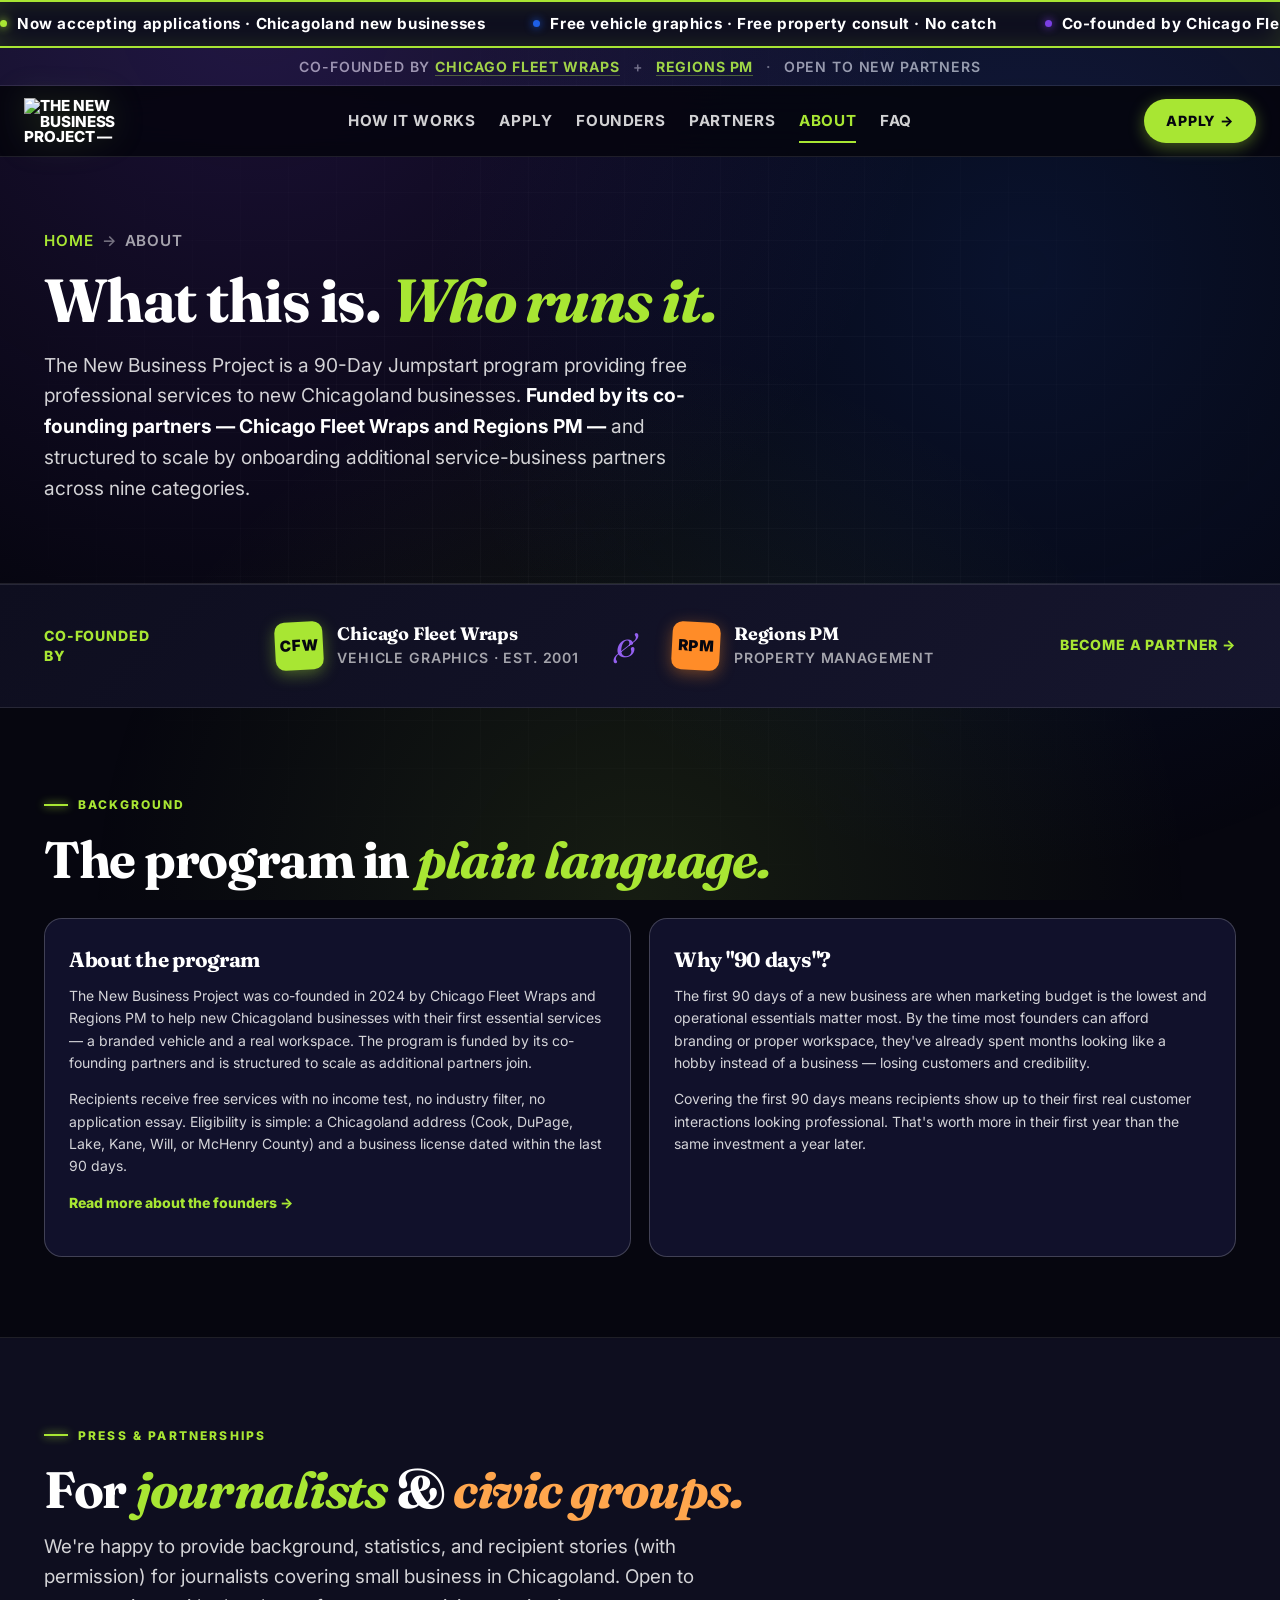
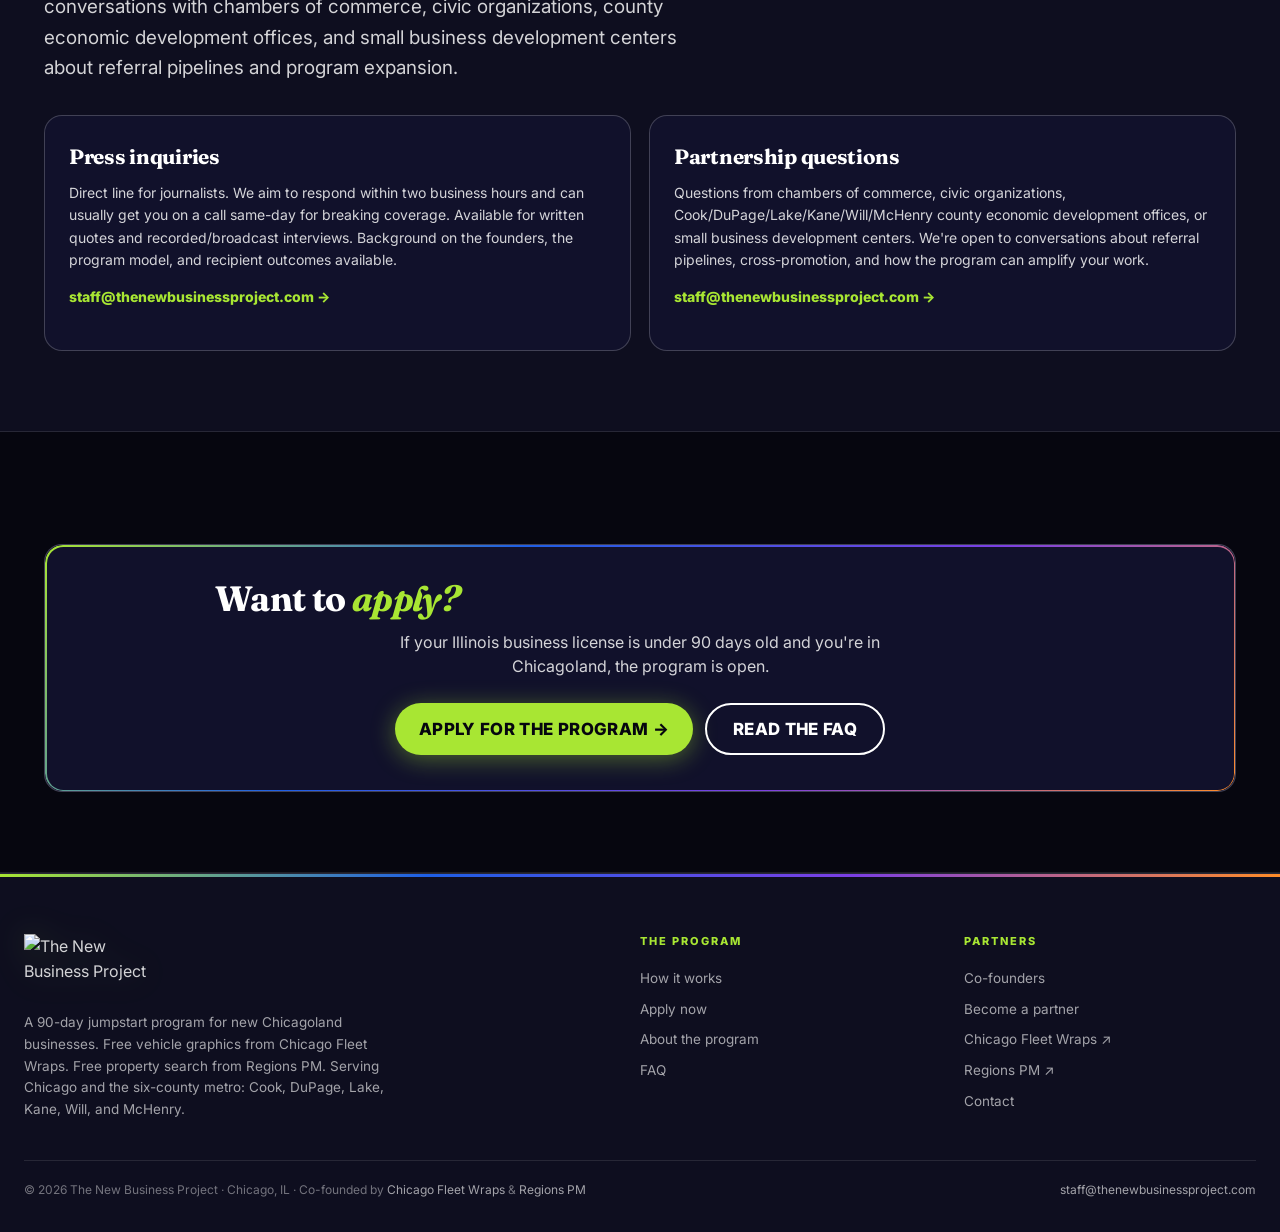
==== commit 0ceeee07: "Mobile-first CSS overhaul — phones perfect first, scale up from there USER DIRECTIVE: 'this site sho" ====
--- a/public/about/index.html
+++ b/public/about/index.html
@@ -895,6 +895,254 @@
   border-bottom:1px solid transparent;transition:border-color .15s ease, color .15s ease;
 }
 .back-link:hover{border-bottom-color:var(--lime);color:var(--lime)}
+
+
+/* ═══════════════════════════════════════════════════════════════════
+   MOBILE-FIRST OVERHAUL — applied last in cascade for highest priority
+   Targets: phones from 320px (iPhone SE) up. Scales fluidly on tablet
+   and desktop. Touch targets meet 44x44 WCAG. Forms don't trigger
+   iOS auto-zoom. Hero is above-the-fold on portrait phones.
+   ═══════════════════════════════════════════════════════════════════ */
+
+/* ── Root: prevent iOS text-size auto-adjust on rotation ────────────── */
+html {
+  font-size: 100%;
+  -webkit-text-size-adjust: 100%;
+  text-size-adjust: 100%;
+}
+
+/* ── Body: prevent any horizontal overflow ──────────────────────────── */
+body {
+  overflow-x: hidden;
+  width: 100%;
+  position: relative;
+}
+
+/* ── Images: never overflow their container ─────────────────────────── */
+img, svg, picture, video {
+  max-width: 100%;
+  height: auto;
+}
+
+/* ── FORM INPUTS: 16px minimum prevents iOS auto-zoom on focus ──────── */
+input, select, textarea,
+.form-group input, .form-group select, .form-group textarea {
+  font-size: 16px !important;
+  min-height: 48px;
+  padding: 14px 16px;
+  -webkit-appearance: none;
+  appearance: none;
+  border-radius: 10px;
+  width: 100%;
+  max-width: 100%;
+}
+textarea { min-height: 110px; }
+input[type="checkbox"], input[type="radio"] {
+  min-height: 24px; min-width: 24px;
+  width: 24px; height: 24px;
+  margin: 0;
+}
+
+/* ── BUTTONS / CTAS: 48px tap target, full-width on phones ──────────── */
+.btn-primary, .btn-secondary, .btn-ghost,
+a.btn-primary, a.btn-secondary, a.btn-ghost,
+button[type="submit"] {
+  min-height: 48px;
+  padding: 14px 24px;
+  font-size: clamp(0.95rem, 3vw, 1.05rem);
+  font-weight: 800;
+  letter-spacing: 0.02em;
+  text-align: center;
+  width: 100%;
+  max-width: 100%;
+}
+
+@media (min-width: 560px) {
+  .btn-primary, .btn-secondary, .btn-ghost,
+  a.btn-primary, a.btn-secondary, a.btn-ghost,
+  button[type="submit"] {
+    width: auto;
+    min-width: 180px;
+  }
+}
+
+/* ── NAV: bigger tap area for menu items ────────────────────────────── */
+.tnbp-nav-links a,
+.tnbp-nav-cta,
+nav a {
+  min-height: 44px;
+  display: inline-flex;
+  align-items: center;
+  font-size: 0.95rem;
+}
+
+/* ── BUMP UNDERSIZED UI FONTS to readable mobile minimums ───────────── */
+.cofounder-mini, .cofounder-role, .cofounders-label,
+.hero-progress-label, .hero-pills,
+.tnbp-nav-links, .tnbp-nav-cta,
+.cofounders-cta {
+  font-size: clamp(0.78rem, 2.6vw, 0.88rem) !important;
+  letter-spacing: 0.06em;
+}
+
+.cofounder-mark, .breadcrumb, .ticker-track,
+.hero-progress-meta, .hero-mark-row,
+.tnbp-mark, .form-help, .form-privacy,
+.field-label, .step-num {
+  font-size: clamp(0.85rem, 2.8vw, 0.95rem) !important;
+}
+
+/* Body paragraphs use rem so they scale with user preference */
+p, li, dd { font-size: clamp(0.98rem, 3vw, 1.05rem); line-height: 1.6; }
+
+/* ── HEADINGS: fluid scaling ────────────────────────────────────────── */
+h1 { font-size: clamp(2rem, 7vw, 3.4rem); line-height: 1.05; }
+h2 { font-size: clamp(1.5rem, 5vw, 2.4rem); line-height: 1.15; }
+h3 { font-size: clamp(1.2rem, 4vw, 1.55rem); line-height: 1.25; }
+h4 { font-size: clamp(1.05rem, 3.5vw, 1.25rem); line-height: 1.3; }
+
+/* ── HERO: tighten on phones, get CTA above the fold ────────────────── */
+@media (max-width: 560px) {
+  .hero { padding: 28px 0 44px !important; }
+  .hero-mark-row { padding: 6px 12px; margin-bottom: 14px; }
+  .hero h1 { margin-bottom: 16px; }
+  .hero-sub { margin-bottom: 22px; line-height: 1.5; }
+  .hero-ctas { flex-direction: column !important; gap: 10px; align-items: stretch; }
+  .hero-pills { flex-wrap: wrap; gap: 6px; }
+}
+
+/* ── SECTIONS: less vertical space on small screens ─────────────────── */
+@media (max-width: 560px) {
+  section { padding: 44px 0 !important; }
+  section + section { padding-top: 32px !important; }
+  .ticker-bar { padding: 8px 0 !important; }
+}
+
+/* ── CONTAINER: fit edge-to-edge gutter on mobile ───────────────────── */
+@media (max-width: 560px) {
+  .container,
+  [class*="container"]:not([class*="-grid"]):not([class*="-row"]) {
+    padding-left: 18px !important;
+    padding-right: 18px !important;
+    max-width: 100% !important;
+  }
+}
+
+/* ── CARDS / GRIDS: stack on phones, expand on tablet+ ──────────────── */
+@media (max-width: 759px) {
+  .steps-grid, .cofounders-grid, .gifts-grid,
+  .elig-grid, .founders-detail-grid, .partner-categories,
+  [class*="-grid"] {
+    grid-template-columns: 1fr !important;
+    gap: 14px !important;
+  }
+}
+
+/* ── CARD INTERIOR PADDING: less on mobile ──────────────────────────── */
+@media (max-width: 560px) {
+  .card, .step, .elig-tile, .gift-card, .founder-detail,
+  .stats-card, .partner-cat, .faq-card, .contact-notice {
+    padding: 20px !important;
+  }
+}
+
+/* ── LOGO: scale down on phones ─────────────────────────────────────── */
+@media (max-width: 560px) {
+  .tnbp-mark img,
+  .hero-logo img,
+  .hero-logo picture img {
+    height: 36px !important;
+    width: auto !important;
+  }
+  .hero-logo, .hero-logo picture {
+    max-width: 200px;
+  }
+}
+
+/* ── FORM LAYOUT: stack fields by default, side-by-side on tablet+ ──── */
+@media (max-width: 559px) {
+  .form-row, .form-grid, .form-submit-row {
+    flex-direction: column !important;
+    gap: 14px !important;
+  }
+}
+
+/* ── FOOTER: stack on mobile, side-by-side on tablet+ ───────────────── */
+@media (max-width: 719px) {
+  .tnbp-footer-bottom, .tnbp-footer-grid {
+    flex-direction: column !important;
+    gap: 18px !important;
+    text-align: center !important;
+    align-items: center !important;
+  }
+}
+
+/* ── TABLES: scrollable horizontally on small screens ───────────────── */
+@media (max-width: 560px) {
+  table {
+    display: block;
+    overflow-x: auto;
+    -webkit-overflow-scrolling: touch;
+    max-width: 100%;
+  }
+}
+
+/* ── DETAILS/SUMMARY (FAQ): bigger tap area ─────────────────────────── */
+details summary {
+  min-height: 44px;
+  padding: 14px 16px !important;
+  font-size: clamp(0.98rem, 3vw, 1.08rem) !important;
+  cursor: pointer;
+}
+
+/* ── ANCHOR TAP TARGETS: at least 44px in body content ──────────────── */
+@media (max-width: 560px) {
+  a:not(.btn-primary):not(.btn-secondary):not(.btn-ghost) {
+    padding-top: 4px; padding-bottom: 4px;
+    display: inline-block;
+    line-height: 1.5;
+  }
+}
+
+/* ── IPHONE SE (narrowest common phone, 320-375px) ──────────────────── */
+@media (max-width: 380px) {
+  .container, [class*="container"] {
+    padding-left: 14px !important;
+    padding-right: 14px !important;
+  }
+  h1 { font-size: 1.85rem !important; }
+  h2 { font-size: 1.4rem !important; }
+  .hero h1 { font-size: 1.95rem !important; }
+  .hero { padding: 24px 0 36px !important; }
+  section { padding: 36px 0 !important; }
+  .card, .step, .elig-tile, .gift-card { padding: 16px !important; }
+  .btn-primary, .btn-secondary, .btn-ghost { padding: 12px 18px; font-size: 0.95rem; }
+}
+
+/* ── PREVENT TEXT FROM RUNNING OFF SCREEN ───────────────────────────── */
+* { word-wrap: break-word; overflow-wrap: break-word; }
+pre, code { white-space: pre-wrap; }
+
+/* ── SAFER MARGINS for hero CTAs row & sections ─────────────────────── */
+.hero-ctas { flex-wrap: wrap; }
+
+/* ── FOCUS STATES (a11y): visible keyboard focus ring ───────────────── */
+a:focus-visible, button:focus-visible,
+input:focus-visible, select:focus-visible, textarea:focus-visible {
+  outline: 3px solid var(--lime, #A8E633);
+  outline-offset: 2px;
+}
+
+/* ── REDUCED MOTION: respect user preference ────────────────────────── */
+@media (prefers-reduced-motion: reduce) {
+  *, *::before, *::after {
+    animation-duration: 0.01ms !important;
+    transition-duration: 0.01ms !important;
+  }
+}
+
+/* ── STICKY HEADER OFFSET (if present): account for nav height ──────── */
+section[id] { scroll-margin-top: 80px; }
 </style>
 <script type="application/ld+json">{"@context":"https://schema.org","@type":"Project","@id":"https://thenewbusinessproject.com/#project","name":"The New Business Project","alternateName":["TNBP","90-Day Jumpstart Graphics Giveaway"],"url":"https://thenewbusinessproject.com/","logo":"https://thenewbusinessproject.com/logo.png","image":"https://thenewbusinessproject.com/og-image.jpg","description":"A 90-day jumpstart program providing new Chicagoland businesses with free vehicle graphics and free property search consultation. Co-founded by Chicago Fleet Wraps and Regions PM.","areaServed":[{"@type":"City","name":"Chicago","containedInPlace":{"@type":"State","name":"Illinois"}},{"@type":"AdministrativeArea","name":"Cook County, IL"},{"@type":"AdministrativeArea","name":"DuPage County, IL"},{"@type":"AdministrativeArea","name":"Lake County, IL"},{"@type":"AdministrativeArea","name":"Kane County, IL"},{"@type":"AdministrativeArea","name":"Will County, IL"},{"@type":"AdministrativeArea","name":"McHenry County, IL"}],"founder":[{"@type":"Organization","name":"Chicago Fleet Wraps","url":"https://chicagofleetwraps.com/"},{"@type":"Organization","name":"Regions PM","url":"https://regionspm.com/"}],"sponsor":[{"@type":"Organization","name":"Chicago Fleet Wraps","url":"https://chicagofleetwraps.com/"},{"@type":"Organization","name":"Regions PM","url":"https://regionspm.com/"}],"foundingDate":"2024","foundingLocation":{"@type":"Place","name":"Chicago, IL"}}</script>
 <script type="application/ld+json">{"@context":"https://schema.org","@type":"Organization","@id":"https://thenewbusinessproject.com/#organization","name":"The New Business Project","alternateName":"TNBP","url":"https://thenewbusinessproject.com/","logo":"https://thenewbusinessproject.com/logo.png","email":"staff@thenewbusinessproject.com"}</script>
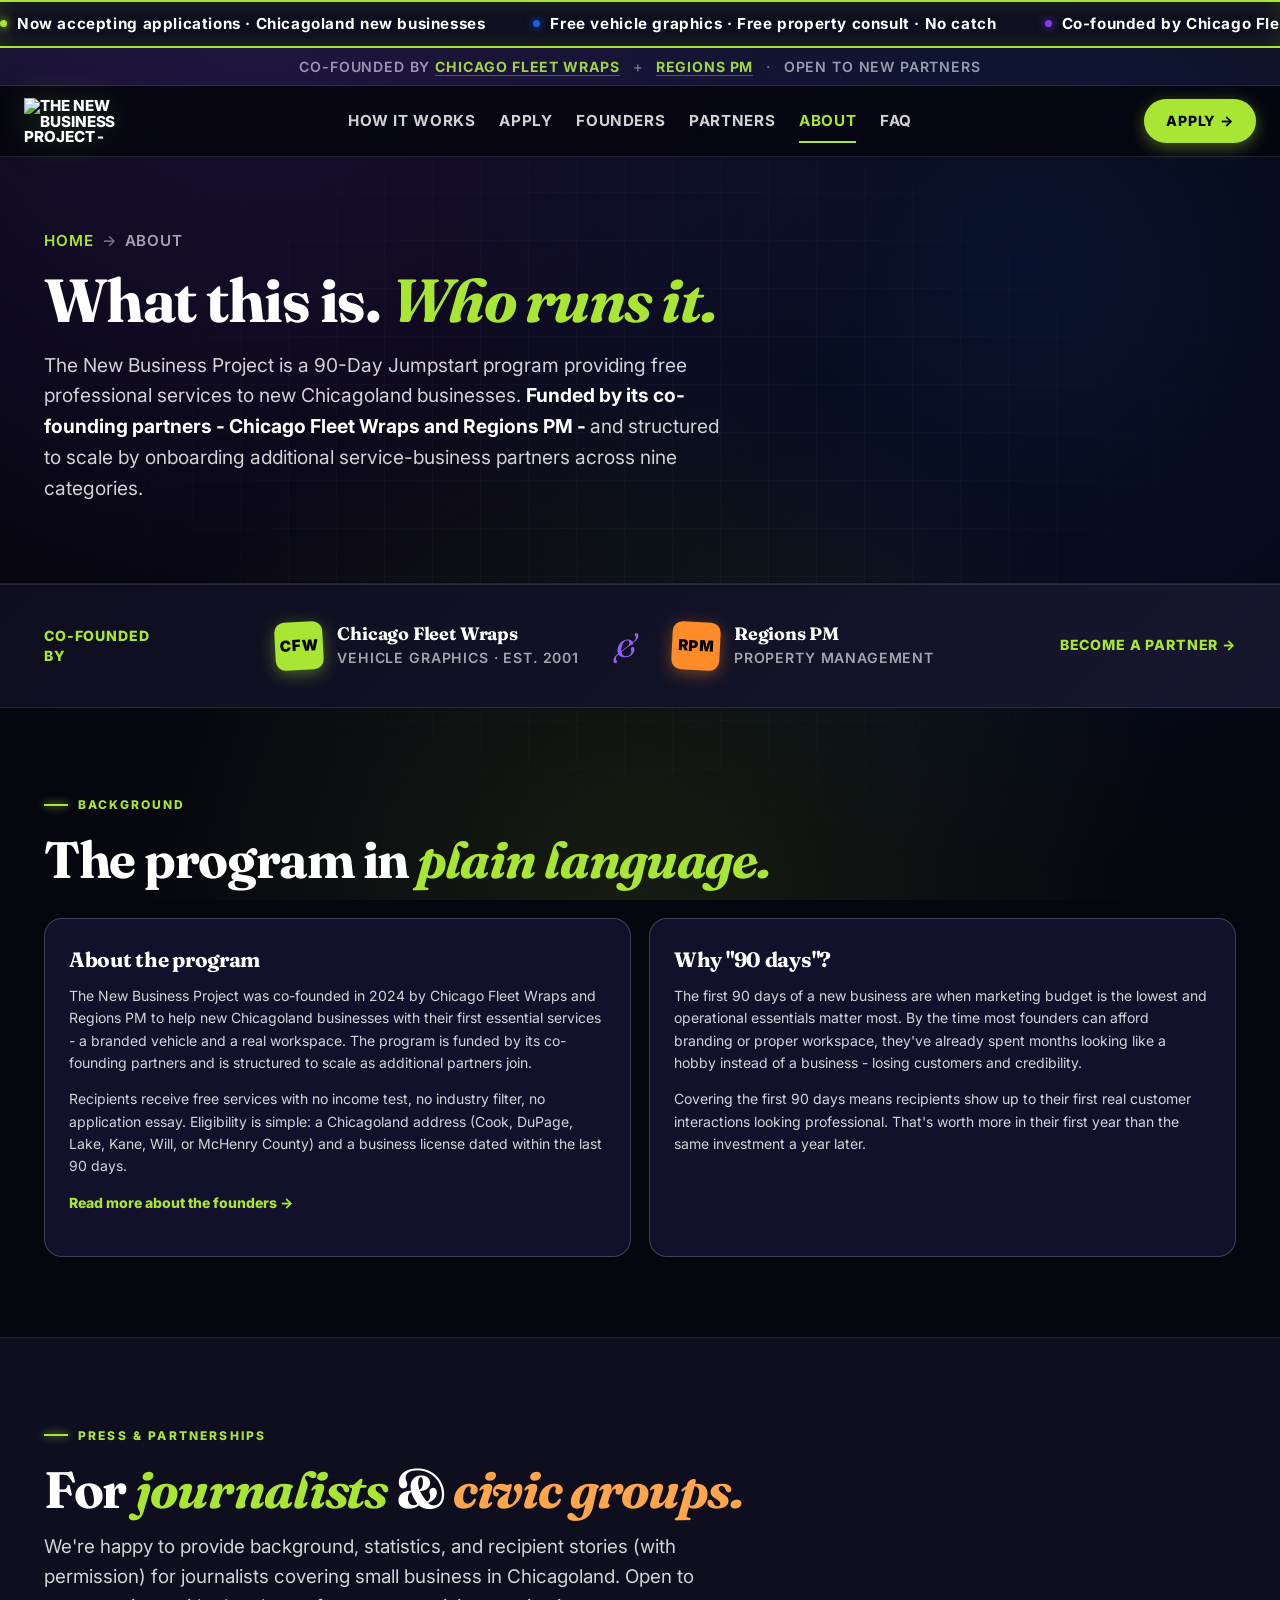
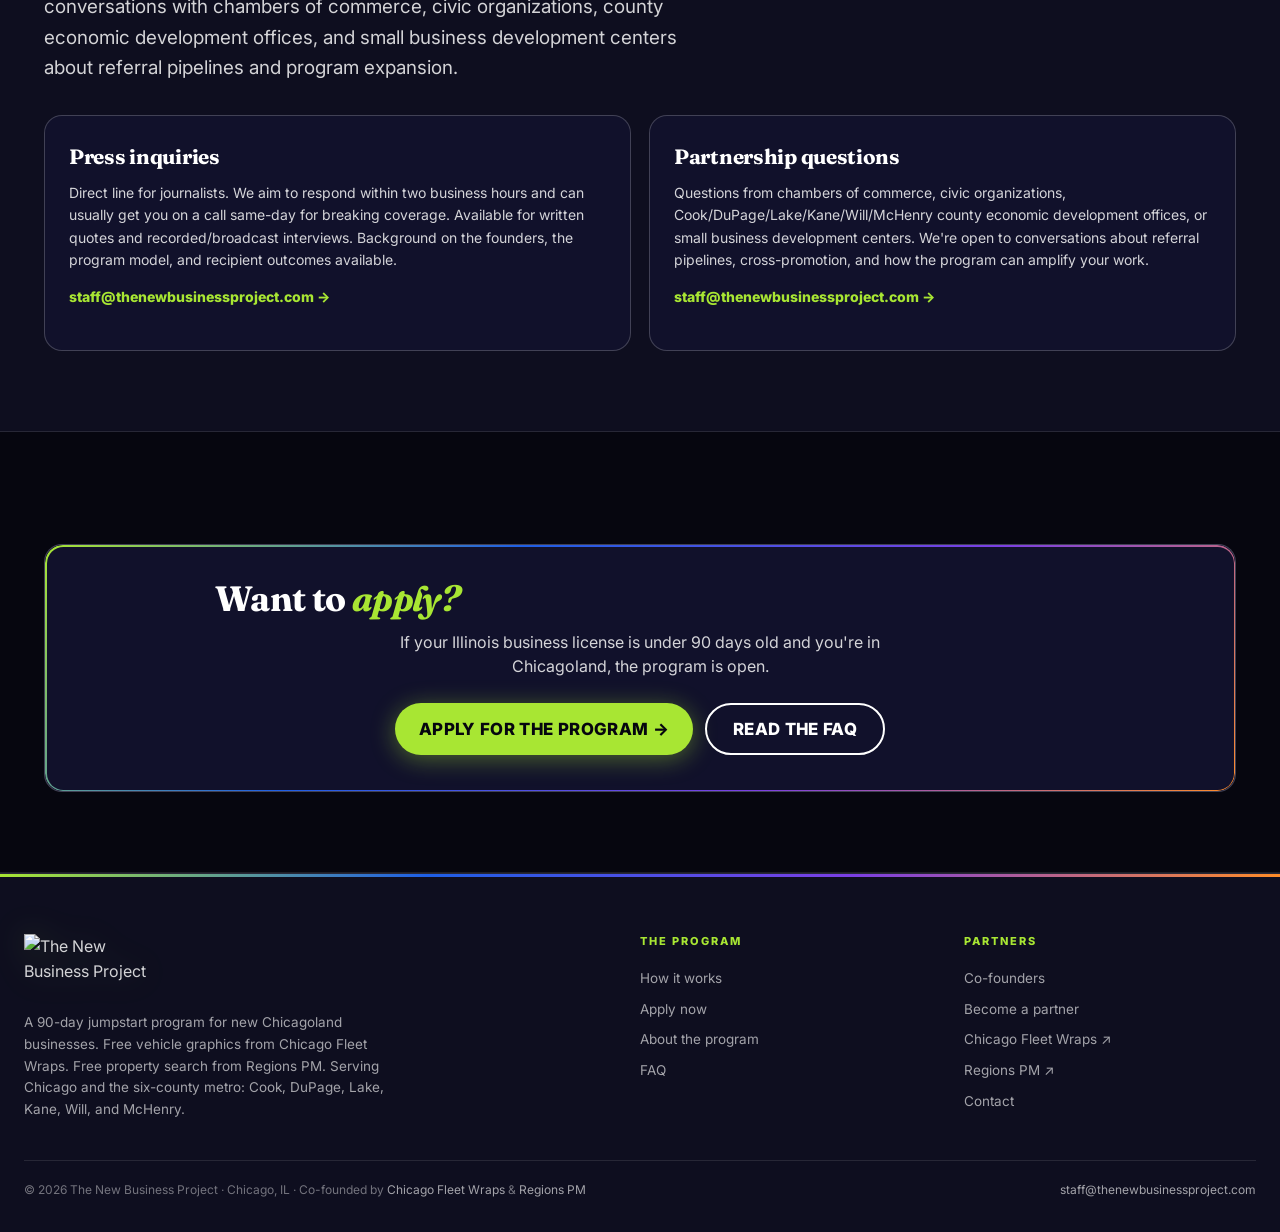
==== commit 45bd305c: "Remove all em dashes site-wide USER DIRECTIVE: 'go through the entire site and remove all em dashes," ====
--- a/public/about/index.html
+++ b/public/about/index.html
@@ -4,7 +4,7 @@
 <meta charset="utf-8"/>
 <meta name="viewport" content="width=device-width,initial-scale=1,viewport-fit=cover"/>
 <title>About · The New Business Project · 90-Day Jumpstart</title>
-<meta name="description" content="What the program is, who runs it, why it exists, how journalists and civic groups reach us. The New Business Project — Chicagoland 90-Day Jumpstart."/>
+<meta name="description" content="What the program is, who runs it, why it exists, how journalists and civic groups reach us. The New Business Project - Chicagoland 90-Day Jumpstart."/>
 <meta name="keywords" content="about The New Business Project, Chicago small business program, Chicagoland startup support program, 90-day jumpstart background"/>
 <meta name="author" content="The New Business Project"/>
 <meta name="robots" content="index, follow, max-snippet:-1, max-image-preview:large"/>
@@ -15,21 +15,21 @@
 <meta property="og:site_name" content="The New Business Project"/>
 <meta property="og:locale" content="en_US"/>
 <meta property="og:title" content="About · The New Business Project · 90-Day Jumpstart"/>
-<meta property="og:description" content="What the program is, who runs it, why it exists, how journalists and civic groups reach us. The New Business Project — Chicagoland 90-Day Jumpstart."/>
+<meta property="og:description" content="What the program is, who runs it, why it exists, how journalists and civic groups reach us. The New Business Project - Chicagoland 90-Day Jumpstart."/>
 <meta property="og:url" content="https://thenewbusinessproject.com/about/"/>
 <meta property="og:image" content="https://thenewbusinessproject.com/og-image.jpg"/>
 <meta property="og:image:width" content="1200"/>
 <meta property="og:image:height" content="630"/>
 <meta name="twitter:card" content="summary_large_image"/>
 <meta name="twitter:title" content="About · The New Business Project · 90-Day Jumpstart"/>
-<meta name="twitter:description" content="What the program is, who runs it, why it exists, how journalists and civic groups reach us. The New Business Project — Chicagoland 90-Day Jumpstart."/>
+<meta name="twitter:description" content="What the program is, who runs it, why it exists, how journalists and civic groups reach us. The New Business Project - Chicagoland 90-Day Jumpstart."/>
 <meta name="twitter:image" content="https://thenewbusinessproject.com/og-image.jpg"/>
 <meta name="geo.region" content="US-IL"/><meta name="geo.placename" content="Chicago"/><meta name="geo.position" content="41.8781;-87.6298"/><meta name="ICBM" content="41.8781, -87.6298"/>
 <link rel="preconnect" href="https://fonts.googleapis.com" crossorigin/><link rel="preconnect" href="https://fonts.gstatic.com" crossorigin/><link href="https://fonts.googleapis.com/css2?family=Inter:wght@400;500;600;700;800;900&family=Fraunces:opsz,wght@9..144,500;9..144,600;9..144,700;9..144,800;9..144,900&display=swap" rel="stylesheet"/>
 <style>/* ─────────────────────────────────────────────────────────
-   The New Business Project — shared stylesheet
-   Electric/gaming palette: black bg + lime/blue/purple/orange
-   ───────────────────────────────────────────────────────── */
+ The New Business Project - shared stylesheet
+ Electric/gaming palette: black bg + lime/blue/purple/orange
+ ───────────────────────────────────────────────────────── */
 
 *{box-sizing:border-box;margin:0;padding:0}
 img,svg{max-width:100%;display:block}
@@ -37,59 +37,59 @@
 button{font:inherit;color:inherit;background:none;border:0;cursor:pointer}
 
 :root{
-  --bg:#06060F;
-  --bg-2:#0E0E1F;
-  --bg-3:#16162E;
-  --bg-card:#11112B;
-  --bg-card-2:#1A1A38;
-  --ink:#FFFFFF;
-  --ink-2:rgba(255,255,255,.82);
-  --ink-3:rgba(255,255,255,.62);
-  --ink-4:rgba(255,255,255,.42);
-  --rule:rgba(255,255,255,.10);
-  --rule-2:rgba(255,255,255,.20);
-  --lime:#A8E633;
-  --lime-d:#88C420;
-  --lime-glow:rgba(168,230,51,.4);
-  --blue:#1E5FE6;
-  --blue-l:#3B7BF5;
-  --blue-glow:rgba(30,95,230,.4);
-  --purple:#7B3FE4;
-  --purple-l:#9460F0;
-  --purple-glow:rgba(123,63,228,.4);
-  --orange:#FF8C28;
-  --orange-l:#FFA64D;
-  --orange-glow:rgba(255,140,40,.4);
-  --r-card:18px;
-  --r-btn:999px;
-  --serif:'Fraunces',Georgia,'Times New Roman',serif;
-  --sans:'Inter',-apple-system,BlinkMacSystemFont,'Helvetica Neue',Arial,sans-serif;
+ --bg:#06060F;
+ --bg-2:#0E0E1F;
+ --bg-3:#16162E;
+ --bg-card:#11112B;
+ --bg-card-2:#1A1A38;
+ --ink:#FFFFFF;
+ --ink-2:rgba(255,255,255,.82);
+ --ink-3:rgba(255,255,255,.62);
+ --ink-4:rgba(255,255,255,.42);
+ --rule:rgba(255,255,255,.10);
+ --rule-2:rgba(255,255,255,.20);
+ --lime:#A8E633;
+ --lime-d:#88C420;
+ --lime-glow:rgba(168,230,51,.4);
+ --blue:#1E5FE6;
+ --blue-l:#3B7BF5;
+ --blue-glow:rgba(30,95,230,.4);
+ --purple:#7B3FE4;
+ --purple-l:#9460F0;
+ --purple-glow:rgba(123,63,228,.4);
+ --orange:#FF8C28;
+ --orange-l:#FFA64D;
+ --orange-glow:rgba(255,140,40,.4);
+ --r-card:18px;
+ --r-btn:999px;
+ --serif:'Fraunces',Georgia,'Times New Roman',serif;
+ --sans:'Inter',-apple-system,BlinkMacSystemFont,'Helvetica Neue',Arial,sans-serif;
 }
 
 ::selection{background:var(--lime);color:var(--bg)}
 
 html,body{
-  background:var(--bg);color:var(--ink);
-  font-family:var(--sans);font-size:16px;line-height:1.55;font-weight:400;
-  -webkit-font-smoothing:antialiased;-moz-osx-font-smoothing:grayscale;
-  overflow-x:hidden;
+ background:var(--bg);color:var(--ink);
+ font-family:var(--sans);font-size:16px;line-height:1.55;font-weight:400;
+ -webkit-font-smoothing:antialiased;-moz-osx-font-smoothing:grayscale;
+ overflow-x:hidden;
 }
 
 body::before{
-  content:"";position:fixed;inset:0;z-index:0;pointer-events:none;
-  background:
-    radial-gradient(circle at 20% 0%, rgba(123,63,228,.18), transparent 50%),
-    radial-gradient(circle at 80% 30%, rgba(30,95,230,.14), transparent 50%),
-    radial-gradient(circle at 50% 100%, rgba(168,230,51,.10), transparent 50%);
+ content:"";position:fixed;inset:0;z-index:0;pointer-events:none;
+ background:
+ radial-gradient(circle at 20% 0%, rgba(123,63,228,.18), transparent 50%),
+ radial-gradient(circle at 80% 30%, rgba(30,95,230,.14), transparent 50%),
+ radial-gradient(circle at 50% 100%, rgba(168,230,51,.10), transparent 50%);
 }
 body::after{
-  content:"";position:fixed;inset:0;z-index:0;pointer-events:none;
-  background-image:
-    linear-gradient(rgba(255,255,255,.025) 1px, transparent 1px),
-    linear-gradient(90deg, rgba(255,255,255,.025) 1px, transparent 1px);
-  background-size:48px 48px;
-  mask-image:radial-gradient(ellipse at center, black 30%, transparent 80%);
-  -webkit-mask-image:radial-gradient(ellipse at center, black 30%, transparent 80%);
+ content:"";position:fixed;inset:0;z-index:0;pointer-events:none;
+ background-image:
+ linear-gradient(rgba(255,255,255,.025) 1px, transparent 1px),
+ linear-gradient(90deg, rgba(255,255,255,.025) 1px, transparent 1px);
+ background-size:48px 48px;
+ mask-image:radial-gradient(ellipse at center, black 30%, transparent 80%);
+ -webkit-mask-image:radial-gradient(ellipse at center, black 30%, transparent 80%);
 }
 
 .wrap{max-width:1240px;margin:0 auto;padding:0 24px;position:relative;z-index:1}
@@ -97,18 +97,18 @@
 
 /* ─── TICKER ──────────────────── */
 .ticker{
-  background:var(--bg-2);
-  border-top:2px solid var(--lime);
-  border-bottom:2px solid var(--lime);
-  padding:10px 0;overflow:hidden;
-  position:relative;z-index:5;
-  box-shadow:0 0 24px rgba(168,230,51,.15) inset;
+ background:var(--bg-2);
+ border-top:2px solid var(--lime);
+ border-bottom:2px solid var(--lime);
+ padding:10px 0;overflow:hidden;
+ position:relative;z-index:5;
+ box-shadow:0 0 24px rgba(168,230,51,.15) inset;
 }
 .ticker-track{
-  display:flex;gap:48px;animation:scroll 50s linear infinite;
-  white-space:nowrap;width:max-content;
-  font-size:13px;font-weight:700;letter-spacing:.04em;
-  color:var(--ink);
+ display:flex;gap:48px;animation:scroll 50s linear infinite;
+ white-space:nowrap;width:max-content;
+ font-size:13px;font-weight:700;letter-spacing:.04em;
+ color:var(--ink);
 }
 .ticker-track span{display:inline-flex;align-items:center;gap:10px}
 .ticker-track .dot{display:inline-block;width:7px;height:7px;border-radius:50%;flex-shrink:0}
@@ -120,11 +120,11 @@
 @keyframes scroll{from{transform:translateX(0)}to{transform:translateX(-50%)}}
 
 .cofounder-mini{
-  background:var(--bg-2);
-  border-bottom:1px solid var(--rule);
-  padding:8px 16px;text-align:center;
-  font-size:11.5px;font-weight:600;letter-spacing:.06em;color:var(--ink-3);
-  text-transform:uppercase;
+ background:var(--bg-2);
+ border-bottom:1px solid var(--rule);
+ padding:8px 16px;text-align:center;
+ font-size:11.5px;font-weight:600;letter-spacing:.06em;color:var(--ink-3);
+ text-transform:uppercase;
 }
 .cofounder-mini a{color:var(--lime);font-weight:700;border-bottom:1px solid rgba(168,230,51,.4);text-underline-offset:3px}
 .cofounder-mini a:hover{border-bottom-color:var(--lime)}
@@ -132,60 +132,60 @@
 
 /* ─── HEADER ──────────────────── */
 .tnbp-header{
-  position:sticky;top:0;z-index:50;
-  background:rgba(6,6,15,.92);
-  backdrop-filter:saturate(180%) blur(16px);
-  -webkit-backdrop-filter:saturate(180%) blur(16px);
-  border-bottom:1px solid var(--rule);
+ position:sticky;top:0;z-index:50;
+ background:rgba(6,6,15,.92);
+ backdrop-filter:saturate(180%) blur(16px);
+ -webkit-backdrop-filter:saturate(180%) blur(16px);
+ border-bottom:1px solid var(--rule);
 }
 .tnbp-header-inner{
-  display:flex;align-items:center;justify-content:space-between;
-  padding:12px 24px;max-width:1280px;margin:0 auto;gap:16px;
+ display:flex;align-items:center;justify-content:space-between;
+ padding:12px 24px;max-width:1280px;margin:0 auto;gap:16px;
 }
 .tnbp-mark{
-  display:flex;align-items:center;gap:12px;
-  font-family:var(--sans);font-weight:800;font-size:15px;
-  color:var(--ink);letter-spacing:-.005em;line-height:1;
-  text-transform:uppercase;
+ display:flex;align-items:center;gap:12px;
+ font-family:var(--sans);font-weight:800;font-size:15px;
+ color:var(--ink);letter-spacing:-.005em;line-height:1;
+ text-transform:uppercase;
 }
 .tnbp-mark img{
-  height:46px;width:auto;display:block;
-  filter:drop-shadow(0 0 16px rgba(168,230,51,.25));
+ height:46px;width:auto;display:block;
+ filter:drop-shadow(0 0 16px rgba(168,230,51,.25));
 }
 @media (max-width:560px){.tnbp-mark img{height:40px}}
 
 .tnbp-nav-links{display:none}
 @media (min-width:980px){
-  .tnbp-nav-links{display:flex;align-items:center;gap:24px;flex:1;justify-content:center}
-  .tnbp-nav-links a{
-    font-size:13px;font-weight:700;color:var(--ink-2);
-    letter-spacing:.04em;text-transform:uppercase;
-    transition:color .15s ease;padding:6px 0;
-    border-bottom:2px solid transparent;
-  }
-  .tnbp-nav-links a:hover, .tnbp-nav-links a[aria-current="page"]{color:var(--lime)}
-  .tnbp-nav-links a[aria-current="page"]{border-bottom-color:var(--lime)}
+ .tnbp-nav-links{display:flex;align-items:center;gap:24px;flex:1;justify-content:center}
+ .tnbp-nav-links a{
+ font-size:13px;font-weight:700;color:var(--ink-2);
+ letter-spacing:.04em;text-transform:uppercase;
+ transition:color .15s ease;padding:6px 0;
+ border-bottom:2px solid transparent;
+ }
+ .tnbp-nav-links a:hover, .tnbp-nav-links a[aria-current="page"]{color:var(--lime)}
+ .tnbp-nav-links a[aria-current="page"]{border-bottom-color:var(--lime)}
 }
 .tnbp-nav-cta{
-  background:var(--lime);color:var(--bg);
-  font-weight:800;font-size:13px;letter-spacing:.04em;
-  padding:11px 22px;border-radius:var(--r-btn);
-  display:inline-flex;align-items:center;gap:6px;
-  text-transform:uppercase;
-  transition:transform .15s ease, box-shadow .15s ease;
-  box-shadow:0 4px 16px var(--lime-glow);
+ background:var(--lime);color:var(--bg);
+ font-weight:800;font-size:13px;letter-spacing:.04em;
+ padding:11px 22px;border-radius:var(--r-btn);
+ display:inline-flex;align-items:center;gap:6px;
+ text-transform:uppercase;
+ transition:transform .15s ease, box-shadow .15s ease;
+ box-shadow:0 4px 16px var(--lime-glow);
 }
 .tnbp-nav-cta:hover{transform:translateY(-2px);box-shadow:0 8px 24px var(--lime-glow)}
 
 /* ─── BUTTONS ──────────────────── */
 .btn-primary,.btn-ghost,.btn-secondary{
-  display:inline-flex;align-items:center;justify-content:center;gap:8px;
-  font-family:var(--sans);font-weight:800;font-size:14px;letter-spacing:.04em;
-  text-transform:uppercase;
-  padding:18px 32px;border-radius:var(--r-btn);
-  min-height:54px;border:0;cursor:pointer;
-  transition:transform .15s ease, box-shadow .15s ease, background .15s ease, color .15s ease;
-  text-align:center;line-height:1.2;
+ display:inline-flex;align-items:center;justify-content:center;gap:8px;
+ font-family:var(--sans);font-weight:800;font-size:14px;letter-spacing:.04em;
+ text-transform:uppercase;
+ padding:18px 32px;border-radius:var(--r-btn);
+ min-height:54px;border:0;cursor:pointer;
+ transition:transform .15s ease, box-shadow .15s ease, background .15s ease, color .15s ease;
+ text-align:center;line-height:1.2;
 }
 .btn-primary{background:var(--lime);color:var(--bg);box-shadow:0 4px 24px var(--lime-glow)}
 .btn-primary:hover{transform:translateY(-2px);box-shadow:0 8px 32px var(--lime-glow), 0 0 0 4px rgba(168,230,51,.2)}
@@ -196,72 +196,72 @@
 
 /* ─── HERO (homepage) ──────────────────── */
 .hero{
-  position:relative;padding:48px 0 72px;
-  border-bottom:1px solid var(--rule);overflow:hidden;
+ position:relative;padding:48px 0 72px;
+ border-bottom:1px solid var(--rule);overflow:hidden;
 }
 @media (min-width:720px){.hero{padding:64px 0 88px}}
 @media (min-width:980px){.hero{padding:80px 0 96px}}
 
-/* Hero on homepage: logo prominent at top — visible on ALL screens */
+/* Hero on homepage: logo prominent at top - visible on ALL screens */
 .hero-grid{
-  display:flex;flex-direction:column;align-items:center;gap:32px;text-align:center;
+ display:flex;flex-direction:column;align-items:center;gap:32px;text-align:center;
 }
 @media (min-width:980px){
-  .hero-grid{display:grid;grid-template-columns:1.1fr 1fr;gap:56px;text-align:left;align-items:center}
+ .hero-grid{display:grid;grid-template-columns:1.1fr 1fr;gap:56px;text-align:left;align-items:center}
 }
 .hero-content{position:relative;z-index:2;max-width:680px}
 @media (min-width:980px){.hero-content{max-width:none}}
 
-/* Hero logo wrapper — visible on mobile too, sized appropriately */
+/* Hero logo wrapper - visible on mobile too, sized appropriately */
 .hero-logo-wrap{
-  display:flex;position:relative;align-items:center;justify-content:center;
-  order:-1;width:100%;
+ display:flex;position:relative;align-items:center;justify-content:center;
+ order:-1;width:100%;
 }
 @media (min-width:980px){.hero-logo-wrap{order:0}}
 .hero-logo-wrap::before{
-  content:"";position:absolute;inset:-30px;border-radius:50%;
-  background:radial-gradient(circle, rgba(168,230,51,.25), rgba(30,95,230,.15) 40%, transparent 70%);
-  filter:blur(40px);z-index:0;
+ content:"";position:absolute;inset:-30px;border-radius:50%;
+ background:radial-gradient(circle, rgba(168,230,51,.25), rgba(30,95,230,.15) 40%, transparent 70%);
+ filter:blur(40px);z-index:0;
 }
 .hero-logo{
-  position:relative;z-index:1;width:100%;max-width:340px;height:auto;
-  filter:drop-shadow(0 16px 32px rgba(0,0,0,.5));
-  animation:float 6s ease-in-out infinite;
+ position:relative;z-index:1;width:100%;max-width:340px;height:auto;
+ filter:drop-shadow(0 16px 32px rgba(0,0,0,.5));
+ animation:float 6s ease-in-out infinite;
 }
 @media (min-width:560px){.hero-logo{max-width:420px}}
 @media (min-width:980px){.hero-logo{max-width:520px}}
 @keyframes float{0%,100%{transform:translateY(0)}50%{transform:translateY(-12px)}}
 
 .hero-mark-row{
-  display:inline-flex;align-items:center;gap:10px;
-  background:rgba(123,63,228,.18);
-  border:1px solid var(--purple);
-  color:var(--purple-l);
-  padding:8px 14px;border-radius:var(--r-btn);
-  font-size:11.5px;font-weight:800;letter-spacing:.16em;text-transform:uppercase;
-  margin-bottom:24px;
-  box-shadow:0 0 24px var(--purple-glow);
+ display:inline-flex;align-items:center;gap:10px;
+ background:rgba(123,63,228,.18);
+ border:1px solid var(--purple);
+ color:var(--purple-l);
+ padding:8px 14px;border-radius:var(--r-btn);
+ font-size:11.5px;font-weight:800;letter-spacing:.16em;text-transform:uppercase;
+ margin-bottom:24px;
+ box-shadow:0 0 24px var(--purple-glow);
 }
 .hero-mark-row::before{
-  content:"";display:inline-block;width:8px;height:8px;border-radius:50%;
-  background:var(--lime);box-shadow:0 0 0 3px rgba(168,230,51,.3), 0 0 12px var(--lime);
-  animation:pulse 2.4s ease-in-out infinite;
+ content:"";display:inline-block;width:8px;height:8px;border-radius:50%;
+ background:var(--lime);box-shadow:0 0 0 3px rgba(168,230,51,.3), 0 0 12px var(--lime);
+ animation:pulse 2.4s ease-in-out infinite;
 }
 @keyframes pulse{0%,100%{transform:scale(1);opacity:1}50%{transform:scale(1.3);opacity:.7}}
 
 .hero h1{
-  font-family:var(--serif);font-weight:700;
-  font-size:clamp(2.4rem, 8vw, 4.6rem);
-  line-height:.98;letter-spacing:-.025em;
-  margin:0 0 22px;color:var(--ink);
+ font-family:var(--serif);font-weight:700;
+ font-size:clamp(2.4rem, 8vw, 4.6rem);
+ line-height:.98;letter-spacing:-.025em;
+ margin:0 0 22px;color:var(--ink);
 }
 .hero h1 .lime{color:var(--lime);font-style:italic}
 .hero h1 .blue{color:var(--blue-l);font-style:italic}
 
 .hero-sub{
-  font-size:clamp(1.05rem, 3.4vw, 1.25rem);
-  color:var(--ink-2);max-width:560px;
-  line-height:1.55;margin:0 auto 28px;
+ font-size:clamp(1.05rem, 3.4vw, 1.25rem);
+ color:var(--ink-2);max-width:560px;
+ line-height:1.55;margin:0 auto 28px;
 }
 @media (min-width:980px){.hero-sub{margin:0 0 28px}}
 .hero-sub strong{color:var(--lime);font-weight:800}
@@ -269,14 +269,14 @@
 .hero-pills{display:flex;flex-wrap:wrap;gap:8px;margin:0 auto 28px;justify-content:center}
 @media (min-width:980px){.hero-pills{justify-content:flex-start}}
 .hero-pills span{
-  display:inline-flex;align-items:center;gap:8px;
-  background:var(--bg-card);border:1px solid var(--rule-2);color:var(--ink);
-  padding:8px 14px;border-radius:var(--r-btn);
-  font-size:12.5px;font-weight:600;
+ display:inline-flex;align-items:center;gap:8px;
+ background:var(--bg-card);border:1px solid var(--rule-2);color:var(--ink);
+ padding:8px 14px;border-radius:var(--r-btn);
+ font-size:12.5px;font-weight:600;
 }
 .hero-pills span::before{
-  content:"";display:inline-block;width:6px;height:6px;border-radius:50%;
-  background:var(--lime);box-shadow:0 0 8px var(--lime);
+ content:"";display:inline-block;width:6px;height:6px;border-radius:50%;
+ background:var(--lime);box-shadow:0 0 8px var(--lime);
 }
 .hero-pills span:nth-child(2)::before{background:var(--blue);box-shadow:0 0 8px var(--blue)}
 .hero-pills span:nth-child(3)::before{background:var(--orange);box-shadow:0 0 8px var(--orange)}
@@ -286,106 +286,106 @@
 @media (min-width:980px){.hero-ctas{justify-content:flex-start}}
 
 .hero-progress{
-  margin:32px auto 0;padding:22px 26px;
-  background:var(--bg-card);
-  border:1px solid var(--rule-2);border-radius:var(--r-card);
-  position:relative;max-width:560px;text-align:left;
+ margin:32px auto 0;padding:22px 26px;
+ background:var(--bg-card);
+ border:1px solid var(--rule-2);border-radius:var(--r-card);
+ position:relative;max-width:560px;text-align:left;
 }
 @media (min-width:980px){.hero-progress{margin:36px 0 0}}
 .hero-progress::before{
-  content:"";position:absolute;inset:-1px;border-radius:var(--r-card);padding:1px;
-  background:linear-gradient(135deg, var(--lime), var(--blue), var(--purple));
-  -webkit-mask:linear-gradient(#fff 0 0) content-box, linear-gradient(#fff 0 0);
-  -webkit-mask-composite:xor;mask-composite:exclude;pointer-events:none;
+ content:"";position:absolute;inset:-1px;border-radius:var(--r-card);padding:1px;
+ background:linear-gradient(135deg, var(--lime), var(--blue), var(--purple));
+ -webkit-mask:linear-gradient(#fff 0 0) content-box, linear-gradient(#fff 0 0);
+ -webkit-mask-composite:xor;mask-composite:exclude;pointer-events:none;
 }
 .hero-progress-label{
-  font-size:11px;font-weight:800;color:var(--lime);
-  letter-spacing:.18em;text-transform:uppercase;margin-bottom:10px;
+ font-size:11px;font-weight:800;color:var(--lime);
+ letter-spacing:.18em;text-transform:uppercase;margin-bottom:10px;
 }
 .hero-progress-headline{
-  font-family:var(--serif);font-weight:700;font-size:1.15rem;
-  color:var(--ink);margin:0 0 14px;letter-spacing:-.018em;
+ font-family:var(--serif);font-weight:700;font-size:1.15rem;
+ color:var(--ink);margin:0 0 14px;letter-spacing:-.018em;
 }
 .hero-progress-bar{
-  height:14px;background:var(--bg-3);border:1px solid var(--rule);
-  border-radius:var(--r-btn);overflow:hidden;margin:0 0 10px;position:relative;
+ height:14px;background:var(--bg-3);border:1px solid var(--rule);
+ border-radius:var(--r-btn);overflow:hidden;margin:0 0 10px;position:relative;
 }
 .hero-progress-fill{
-  height:100%;background:linear-gradient(90deg, var(--lime), var(--blue));
-  width:8%;position:relative;box-shadow:0 0 12px var(--lime-glow);
+ height:100%;background:linear-gradient(90deg, var(--lime), var(--blue));
+ width:8%;position:relative;box-shadow:0 0 12px var(--lime-glow);
 }
 .hero-progress-meta{font-size:13px;color:var(--ink-3);font-weight:600}
 .hero-progress-meta strong{color:var(--lime);font-weight:800}
 
 /* ─── PAGE HERO (subpages) ──────────────────── */
 .page-hero{
-  padding:48px 0 56px;border-bottom:1px solid var(--rule);
-  position:relative;
+ padding:48px 0 56px;border-bottom:1px solid var(--rule);
+ position:relative;
 }
 @media (min-width:720px){.page-hero{padding:72px 0 80px}}
 .breadcrumb{
-  font-size:12px;color:var(--ink-3);margin-bottom:18px;
-  letter-spacing:.06em;text-transform:uppercase;font-weight:600;
+ font-size:12px;color:var(--ink-3);margin-bottom:18px;
+ letter-spacing:.06em;text-transform:uppercase;font-weight:600;
 }
 .breadcrumb a{color:var(--lime);transition:color .15s ease}
 .breadcrumb a:hover{color:var(--ink)}
 .breadcrumb .sep{margin:0 8px;color:var(--ink-4)}
 .page-hero h1{
-  font-family:var(--serif);font-weight:700;
-  font-size:clamp(2.2rem, 7vw, 3.8rem);
-  line-height:1;letter-spacing:-.025em;
-  margin:0 0 18px;color:var(--ink);max-width:22ch;
+ font-family:var(--serif);font-weight:700;
+ font-size:clamp(2.2rem, 7vw, 3.8rem);
+ line-height:1;letter-spacing:-.025em;
+ margin:0 0 18px;color:var(--ink);max-width:22ch;
 }
 .page-hero h1 em{font-style:italic;color:var(--lime);font-weight:700}
 .page-hero h1 .blue{font-style:italic;color:var(--blue-l)}
 .page-hero h1 .purple{font-style:italic;color:var(--purple-l)}
 .page-hero p{
-  font-size:clamp(1.05rem, 3.3vw, 1.2rem);
-  color:var(--ink-2);max-width:680px;line-height:1.6;
+ font-size:clamp(1.05rem, 3.3vw, 1.2rem);
+ color:var(--ink-2);max-width:680px;line-height:1.6;
 }
 .page-hero p strong{color:var(--ink);font-weight:700}
 
 /* ─── COFOUNDERS BAND ──────────────────── */
 .cofounders-band{
-  background:linear-gradient(135deg, var(--bg-2), var(--bg-3));
-  padding:36px 0;position:relative;z-index:1;
-  border-top:1px solid var(--rule);border-bottom:1px solid var(--rule);
+ background:linear-gradient(135deg, var(--bg-2), var(--bg-3));
+ padding:36px 0;position:relative;z-index:1;
+ border-top:1px solid var(--rule);border-bottom:1px solid var(--rule);
 }
 .cofounders-grid{display:flex;flex-direction:column;align-items:center;gap:24px;text-align:center}
 @media (min-width:760px){.cofounders-grid{flex-direction:row;justify-content:space-between;gap:32px;text-align:left}}
 .cofounders-label{
-  font-size:11px;font-weight:800;color:var(--lime);
-  letter-spacing:.2em;text-transform:uppercase;line-height:1.4;flex-shrink:0;
+ font-size:11px;font-weight:800;color:var(--lime);
+ letter-spacing:.2em;text-transform:uppercase;line-height:1.4;flex-shrink:0;
 }
 .cofounders-row{display:flex;flex-wrap:wrap;justify-content:center;align-items:center;gap:18px 36px}
 .cofounder{display:inline-flex;align-items:center;gap:14px}
 .cofounder-mark{
-  width:48px;height:48px;border-radius:10px;
-  display:flex;align-items:center;justify-content:center;
-  font-family:var(--sans);font-weight:900;font-size:13px;letter-spacing:.04em;
-  flex-shrink:0;transform:rotate(-3deg);
+ width:48px;height:48px;border-radius:10px;
+ display:flex;align-items:center;justify-content:center;
+ font-family:var(--sans);font-weight:900;font-size:13px;letter-spacing:.04em;
+ flex-shrink:0;transform:rotate(-3deg);
 }
 .cofounder-mark.cfw{background:var(--lime);color:var(--bg);box-shadow:0 4px 16px var(--lime-glow)}
 .cofounder-mark.regions{background:var(--orange);color:var(--bg);transform:rotate(3deg);box-shadow:0 4px 16px var(--orange-glow)}
 .cofounder-text{display:flex;flex-direction:column;align-items:flex-start;text-align:left}
 .cofounder-name{
-  font-family:var(--serif);font-weight:700;font-size:18px;
-  color:var(--ink);letter-spacing:-.01em;line-height:1.1;
+ font-family:var(--serif);font-weight:700;font-size:18px;
+ color:var(--ink);letter-spacing:-.01em;line-height:1.1;
 }
 .cofounder-name a:hover{color:var(--lime)}
 .cofounder-role{
-  font-family:var(--sans);font-size:11px;color:var(--ink-3);
-  font-weight:600;letter-spacing:.06em;margin-top:3px;text-transform:uppercase;
+ font-family:var(--sans);font-size:11px;color:var(--ink-3);
+ font-weight:600;letter-spacing:.06em;margin-top:3px;text-transform:uppercase;
 }
 .cofounders-amp{
-  font-family:var(--serif);font-style:italic;font-weight:400;font-size:32px;color:var(--purple-l);
+ font-family:var(--serif);font-style:italic;font-weight:400;font-size:32px;color:var(--purple-l);
 }
 .cofounders-cta{
-  font-size:13px;font-weight:800;color:var(--lime);
-  letter-spacing:.06em;text-transform:uppercase;
-  display:inline-flex;align-items:center;gap:6px;
-  border-bottom:2px solid transparent;
-  transition:border-color .15s ease;flex-shrink:0;
+ font-size:13px;font-weight:800;color:var(--lime);
+ letter-spacing:.06em;text-transform:uppercase;
+ display:inline-flex;align-items:center;gap:6px;
+ border-bottom:2px solid transparent;
+ transition:border-color .15s ease;flex-shrink:0;
 }
 .cofounders-cta:hover{border-bottom-color:var(--lime)}
 
@@ -396,29 +396,29 @@
 .sec.tinted{background:var(--bg-2)}
 
 .sec-label{
-  display:inline-flex;align-items:center;gap:10px;
-  font-size:12px;font-weight:800;color:var(--lime);
-  letter-spacing:.18em;text-transform:uppercase;margin:0 0 18px;
+ display:inline-flex;align-items:center;gap:10px;
+ font-size:12px;font-weight:800;color:var(--lime);
+ letter-spacing:.18em;text-transform:uppercase;margin:0 0 18px;
 }
 .sec-label::before{content:"";width:24px;height:2px;background:var(--lime);box-shadow:0 0 8px var(--lime)}
 .sec h2{
-  font-family:var(--serif);font-weight:700;
-  font-size:clamp(2rem, 6vw, 3.2rem);
-  line-height:1.04;letter-spacing:-.025em;
-  margin:0 0 16px;max-width:22ch;color:var(--ink);
+ font-family:var(--serif);font-weight:700;
+ font-size:clamp(2rem, 6vw, 3.2rem);
+ line-height:1.04;letter-spacing:-.025em;
+ margin:0 0 16px;max-width:22ch;color:var(--ink);
 }
 .sec h2 em{font-style:italic;color:var(--lime);font-weight:700}
 .sec h2 .blue{font-style:italic;color:var(--blue-l);font-weight:700}
 .sec h2 .purple{font-style:italic;color:var(--purple-l);font-weight:700}
 .sec h2 .orange{font-style:italic;color:var(--orange-l);font-weight:700}
 .sec .lede{
-  font-size:clamp(1.05rem, 3.3vw, 1.18rem);
-  color:var(--ink-2);line-height:1.6;max-width:680px;
+ font-size:clamp(1.05rem, 3.3vw, 1.18rem);
+ color:var(--ink-2);line-height:1.6;max-width:680px;
 }
 .sec .lede strong{color:var(--ink);font-weight:700}
 .sec h3{
-  font-family:var(--serif);font-weight:700;font-size:1.4rem;
-  color:var(--ink);margin:24px 0 12px;letter-spacing:-.016em;
+ font-family:var(--serif);font-weight:700;font-size:1.4rem;
+ color:var(--ink);margin:24px 0 12px;letter-spacing:-.016em;
 }
 
 /* ─── ELIGIBILITY ──────────────────── */
@@ -426,9 +426,9 @@
 @media (min-width:600px){.elig-grid{grid-template-columns:1fr 1fr}}
 @media (min-width:980px){.elig-grid{grid-template-columns:repeat(4,1fr)}}
 .elig-tile{
-  background:var(--bg-card);border:1px solid var(--rule-2);border-radius:var(--r-card);
-  padding:26px 22px;position:relative;overflow:hidden;
-  transition:transform .2s ease, box-shadow .2s ease, border-color .2s ease;
+ background:var(--bg-card);border:1px solid var(--rule-2);border-radius:var(--r-card);
+ padding:26px 22px;position:relative;overflow:hidden;
+ transition:transform .2s ease, box-shadow .2s ease, border-color .2s ease;
 }
 .elig-tile::before{content:"";position:absolute;top:0;left:0;right:0;height:3px}
 .elig-tile.lime::before{background:var(--lime);box-shadow:0 0 16px var(--lime-glow)}
@@ -441,37 +441,37 @@
 .elig-tile.purple:hover{box-shadow:0 12px 32px var(--purple-glow)}
 .elig-tile.orange:hover{box-shadow:0 12px 32px var(--orange-glow)}
 .elig-num{
-  display:inline-flex;align-items:center;justify-content:center;
-  width:34px;height:34px;border-radius:8px;
-  font-family:var(--sans);font-weight:900;font-size:14px;
-  margin:0 0 14px;
+ display:inline-flex;align-items:center;justify-content:center;
+ width:34px;height:34px;border-radius:8px;
+ font-family:var(--sans);font-weight:900;font-size:14px;
+ margin:0 0 14px;
 }
 .elig-tile.lime .elig-num{background:var(--lime);color:var(--bg)}
 .elig-tile.blue .elig-num{background:var(--blue);color:var(--ink)}
 .elig-tile.purple .elig-num{background:var(--purple);color:var(--ink)}
 .elig-tile.orange .elig-num{background:var(--orange);color:var(--bg)}
 .elig-tile h3{
-  font-family:var(--serif);font-weight:700;font-size:1.18rem;color:var(--ink);
-  margin:0 0 8px;letter-spacing:-.012em;line-height:1.2;
+ font-family:var(--serif);font-weight:700;font-size:1.18rem;color:var(--ink);
+ margin:0 0 8px;letter-spacing:-.012em;line-height:1.2;
 }
 .elig-tile p{font-size:13.5px;color:var(--ink-2);line-height:1.55;margin:0}
 
 .counties{
-  margin-top:36px;background:var(--bg-card);
-  border:1px solid var(--rule-2);border-radius:var(--r-card);
-  padding:28px 26px;position:relative;overflow:hidden;
+ margin-top:36px;background:var(--bg-card);
+ border:1px solid var(--rule-2);border-radius:var(--r-card);
+ padding:28px 26px;position:relative;overflow:hidden;
 }
 .counties::before{
-  content:"";position:absolute;top:0;left:0;right:0;height:3px;
-  background:linear-gradient(90deg, var(--lime), var(--blue), var(--purple), var(--orange));
+ content:"";position:absolute;top:0;left:0;right:0;height:3px;
+ background:linear-gradient(90deg, var(--lime), var(--blue), var(--purple), var(--orange));
 }
 .counties h3{font-family:var(--serif);font-weight:700;font-size:1.4rem;color:var(--ink);margin:0;letter-spacing:-.018em}
 .counties-row{display:flex;flex-wrap:wrap;gap:10px;margin-top:18px}
 .county{
-  display:inline-flex;align-items:center;gap:10px;
-  background:var(--bg-2);border:1.5px solid var(--rule-2);border-radius:var(--r-btn);
-  padding:10px 18px;font-size:14px;font-weight:700;color:var(--ink);
-  transition:transform .15s ease, background .15s ease, border-color .15s ease;
+ display:inline-flex;align-items:center;gap:10px;
+ background:var(--bg-2);border:1.5px solid var(--rule-2);border-radius:var(--r-btn);
+ padding:10px 18px;font-size:14px;font-weight:700;color:var(--ink);
+ transition:transform .15s ease, background .15s ease, border-color .15s ease;
 }
 .county:hover{transform:translateY(-2px);background:var(--lime);color:var(--bg);border-color:var(--lime)}
 .county-pop{font-size:11px;color:var(--ink-3);font-weight:600;letter-spacing:.02em}
@@ -481,10 +481,10 @@
 .gifts-grid{display:grid;grid-template-columns:1fr;gap:18px;margin-top:32px}
 @media (min-width:760px){.gifts-grid{grid-template-columns:1fr 1fr}}
 .gift{
-  background:var(--bg-card);border:1px solid var(--rule-2);border-radius:var(--r-card);
-  padding:30px 26px;display:flex;flex-direction:column;
-  position:relative;overflow:hidden;
-  transition:transform .2s ease, border-color .2s ease, box-shadow .2s ease;
+ background:var(--bg-card);border:1px solid var(--rule-2);border-radius:var(--r-card);
+ padding:30px 26px;display:flex;flex-direction:column;
+ position:relative;overflow:hidden;
+ transition:transform .2s ease, border-color .2s ease, box-shadow .2s ease;
 }
 .gift::before{content:"";position:absolute;top:0;left:0;right:0;height:6px}
 .gift.cfw::before{background:linear-gradient(90deg, var(--lime), var(--blue));box-shadow:0 0 16px var(--lime-glow)}
@@ -493,26 +493,26 @@
 .gift.regions:hover{transform:translateY(-4px);border-color:rgba(255,140,40,.4);box-shadow:0 12px 32px var(--orange-glow)}
 .gift-header{display:flex;align-items:center;gap:14px;margin-bottom:18px}
 .gift-mark{
-  width:54px;height:54px;border-radius:12px;
-  display:flex;align-items:center;justify-content:center;
-  font-family:var(--sans);font-weight:900;font-size:14px;letter-spacing:.04em;
-  flex-shrink:0;transform:rotate(-3deg);
+ width:54px;height:54px;border-radius:12px;
+ display:flex;align-items:center;justify-content:center;
+ font-family:var(--sans);font-weight:900;font-size:14px;letter-spacing:.04em;
+ flex-shrink:0;transform:rotate(-3deg);
 }
 .gift.cfw .gift-mark{background:var(--lime);color:var(--bg);box-shadow:0 4px 16px var(--lime-glow)}
 .gift.regions .gift-mark{background:var(--orange);color:var(--bg);transform:rotate(3deg);box-shadow:0 4px 16px var(--orange-glow)}
 .gift-tag{
-  font-size:11px;font-weight:700;color:var(--ink-3);
-  letter-spacing:.16em;text-transform:uppercase;line-height:1.3;
+ font-size:11px;font-weight:700;color:var(--ink-3);
+ letter-spacing:.16em;text-transform:uppercase;line-height:1.3;
 }
 .gift-tag strong{color:var(--ink);font-weight:800;display:block;font-size:14px;letter-spacing:-.005em;text-transform:none;margin-top:4px}
 .gift h3{
-  font-family:var(--serif);font-weight:700;font-size:1.65rem;color:var(--ink);
-  margin:0 0 12px;letter-spacing:-.018em;line-height:1.1;
+ font-family:var(--serif);font-weight:700;font-size:1.65rem;color:var(--ink);
+ margin:0 0 12px;letter-spacing:-.018em;line-height:1.1;
 }
 .gift p{font-size:14.5px;color:var(--ink-2);line-height:1.6;margin:0 0 12px}
 .gift .gift-deets{
-  margin-top:auto;padding-top:18px;border-top:1px solid var(--rule);
-  display:flex;flex-wrap:wrap;gap:14px 24px;font-size:12.5px;color:var(--ink-3);font-weight:500;
+ margin-top:auto;padding-top:18px;border-top:1px solid var(--rule);
+ display:flex;flex-wrap:wrap;gap:14px 24px;font-size:12.5px;color:var(--ink-3);font-weight:500;
 }
 .gift .gift-deets div{display:flex;flex-direction:column}
 .gift .gift-deets div strong{color:var(--ink);font-weight:800;font-size:14.5px}
@@ -522,9 +522,9 @@
 .steps-grid{display:grid;grid-template-columns:1fr;gap:16px;margin-top:32px}
 @media (min-width:760px){.steps-grid{grid-template-columns:repeat(3,1fr);gap:18px}}
 .step{
-  background:var(--bg-card);border:1px solid var(--rule-2);border-radius:var(--r-card);
-  padding:30px 24px;position:relative;overflow:hidden;
-  transition:transform .2s ease, border-color .2s ease, box-shadow .2s ease;
+ background:var(--bg-card);border:1px solid var(--rule-2);border-radius:var(--r-card);
+ padding:30px 24px;position:relative;overflow:hidden;
+ transition:transform .2s ease, border-color .2s ease, box-shadow .2s ease;
 }
 .step::before{content:"";position:absolute;top:0;left:0;right:0;height:3px}
 .step:nth-child(1)::before{background:var(--lime);box-shadow:0 0 16px var(--lime-glow)}
@@ -535,34 +535,34 @@
 .step:nth-child(2):hover{border-color:rgba(30,95,230,.4);box-shadow:0 12px 32px var(--blue-glow)}
 .step:nth-child(3):hover{border-color:rgba(255,140,40,.4);box-shadow:0 12px 32px var(--orange-glow)}
 .step-num{
-  font-family:var(--serif);font-weight:800;font-size:60px;
-  line-height:.85;letter-spacing:-.04em;margin:0 0 16px;display:block;
-  background:linear-gradient(135deg, var(--lime), var(--blue));
-  -webkit-background-clip:text;background-clip:text;-webkit-text-fill-color:transparent;
+ font-family:var(--serif);font-weight:800;font-size:60px;
+ line-height:.85;letter-spacing:-.04em;margin:0 0 16px;display:block;
+ background:linear-gradient(135deg, var(--lime), var(--blue));
+ -webkit-background-clip:text;background-clip:text;-webkit-text-fill-color:transparent;
 }
 .step:nth-child(2) .step-num{background:linear-gradient(135deg, var(--blue), var(--purple));-webkit-background-clip:text;background-clip:text;-webkit-text-fill-color:transparent}
 .step:nth-child(3) .step-num{background:linear-gradient(135deg, var(--orange), var(--lime));-webkit-background-clip:text;background-clip:text;-webkit-text-fill-color:transparent}
 .step h3{
-  font-family:var(--serif);font-weight:700;font-size:1.4rem;color:var(--ink);
-  margin:0 0 8px;letter-spacing:-.018em;
+ font-family:var(--serif);font-weight:700;font-size:1.4rem;color:var(--ink);
+ margin:0 0 8px;letter-spacing:-.018em;
 }
 .step p{font-size:14px;color:var(--ink-2);line-height:1.55;margin:0}
 
 /* ─── APPLY FORM ──────────────────── */
 .apply-wrap{
-  background:var(--bg-card);
-  border:1px solid var(--rule-2);border-radius:var(--r-card);
-  padding:36px 26px;margin-top:32px;
-  position:relative;overflow:hidden;
+ background:var(--bg-card);
+ border:1px solid var(--rule-2);border-radius:var(--r-card);
+ padding:36px 26px;margin-top:32px;
+ position:relative;overflow:hidden;
 }
 .apply-wrap::before{
-  content:"";position:absolute;top:0;left:0;right:0;height:6px;
-  background:linear-gradient(90deg, var(--lime), var(--blue), var(--purple), var(--orange));
+ content:"";position:absolute;top:0;left:0;right:0;height:6px;
+ background:linear-gradient(90deg, var(--lime), var(--blue), var(--purple), var(--orange));
 }
 @media (min-width:720px){.apply-wrap{padding:50px 44px}}
 .apply-wrap h3{
-  font-family:var(--serif);font-weight:700;font-size:1.55rem;color:var(--ink);
-  margin:0 0 6px;letter-spacing:-.02em;position:relative;
+ font-family:var(--serif);font-weight:700;font-size:1.55rem;color:var(--ink);
+ margin:0 0 6px;letter-spacing:-.02em;position:relative;
 }
 .apply-wrap > p{color:var(--ink-3);font-size:14px;margin:0 0 24px;position:relative}
 .apply-form{display:grid;gap:16px;position:relative}
@@ -570,28 +570,28 @@
 @media (min-width:560px){.form-row{grid-template-columns:1fr 1fr}}
 .form-group{display:grid;gap:6px}
 .form-group label{
-  font-size:12px;font-weight:800;color:var(--ink-2);letter-spacing:.06em;text-transform:uppercase;
+ font-size:12px;font-weight:800;color:var(--ink-2);letter-spacing:.06em;text-transform:uppercase;
 }
 .form-group label .req{color:var(--lime);margin-left:4px}
 .form-group input,.form-group select,.form-group textarea{
-  background:var(--bg-2);color:var(--ink);
-  border:1.5px solid var(--rule-2);border-radius:10px;
-  padding:13px 16px;font-family:inherit;font-size:15px;min-height:48px;
-  transition:border-color .15s ease, background .15s ease, box-shadow .15s ease;
+ background:var(--bg-2);color:var(--ink);
+ border:1.5px solid var(--rule-2);border-radius:10px;
+ padding:13px 16px;font-family:inherit;font-size:15px;min-height:48px;
+ transition:border-color .15s ease, background .15s ease, box-shadow .15s ease;
 }
 .form-group input::placeholder, .form-group textarea::placeholder{color:var(--ink-4)}
 .form-group input:focus,.form-group select:focus,.form-group textarea:focus{
-  outline:none;border-color:var(--lime);box-shadow:0 0 0 3px rgba(168,230,51,.15);
+ outline:none;border-color:var(--lime);box-shadow:0 0 0 3px rgba(168,230,51,.15);
 }
 .form-group textarea{min-height:84px;resize:vertical}
 .form-group select{appearance:none;-webkit-appearance:none;background-image:url("data:image/svg+xml;utf8,<svg xmlns='http://www.w3.org/2000/svg' viewBox='0 0 24 24' fill='none' stroke='white' stroke-width='2'><polyline points='6 9 12 15 18 9'/></svg>");background-repeat:no-repeat;background-position:right 14px center;background-size:18px;padding-right:42px}
 .form-help{font-size:11.5px;color:var(--ink-4);margin-top:-2px}
 .form-checkboxes{display:grid;grid-template-columns:1fr 1fr;gap:10px;margin-top:6px}
 .form-checkbox{
-  display:flex;align-items:center;gap:10px;
-  background:var(--bg-2);border:1.5px solid var(--rule-2);
-  border-radius:10px;padding:11px 13px;cursor:pointer;font-size:13.5px;
-  color:var(--ink-2);transition:border-color .15s ease, background .15s ease;
+ display:flex;align-items:center;gap:10px;
+ background:var(--bg-2);border:1.5px solid var(--rule-2);
+ border-radius:10px;padding:11px 13px;cursor:pointer;font-size:13.5px;
+ color:var(--ink-2);transition:border-color .15s ease, background .15s ease;
 }
 .form-checkbox input[type=checkbox]{width:18px;height:18px;accent-color:var(--lime);cursor:pointer}
 .form-checkbox:has(input:checked){border-color:var(--lime);background:rgba(168,230,51,.08)}
@@ -602,48 +602,48 @@
 
 /* ─── ROSTER ──────────────────── */
 .roster{
-  margin-top:32px;padding:32px 28px;
-  background:var(--bg-card);border:1px solid var(--rule-2);border-radius:var(--r-card);
-  position:relative;overflow:hidden;
+ margin-top:32px;padding:32px 28px;
+ background:var(--bg-card);border:1px solid var(--rule-2);border-radius:var(--r-card);
+ position:relative;overflow:hidden;
 }
 .roster::before{
-  content:"COMING SOON";position:absolute;top:-2px;right:24px;
-  font-family:var(--sans);font-weight:900;font-size:11px;
-  color:var(--bg);background:var(--lime);
-  padding:8px 14px;border-radius:0 0 8px 8px;letter-spacing:.16em;text-transform:uppercase;
-  box-shadow:0 4px 16px var(--lime-glow);
+ content:"COMING SOON";position:absolute;top:-2px;right:24px;
+ font-family:var(--sans);font-weight:900;font-size:11px;
+ color:var(--bg);background:var(--lime);
+ padding:8px 14px;border-radius:0 0 8px 8px;letter-spacing:.16em;text-transform:uppercase;
+ box-shadow:0 4px 16px var(--lime-glow);
 }
 .roster .meta{
-  font-size:11px;font-weight:800;color:var(--lime);
-  letter-spacing:.18em;text-transform:uppercase;margin-bottom:10px;
+ font-size:11px;font-weight:800;color:var(--lime);
+ letter-spacing:.18em;text-transform:uppercase;margin-bottom:10px;
 }
 .roster h3{
-  font-family:var(--serif);font-weight:700;font-size:1.4rem;color:var(--ink);
-  margin:0 0 10px;letter-spacing:-.018em;max-width:24ch;
+ font-family:var(--serif);font-weight:700;font-size:1.4rem;color:var(--ink);
+ margin:0 0 10px;letter-spacing:-.018em;max-width:24ch;
 }
 .roster p{font-size:14px;color:var(--ink-2);max-width:560px;line-height:1.55}
 .roster .placeholder-tiles{
-  display:grid;grid-template-columns:repeat(3, 1fr);gap:8px;
-  margin-top:20px;max-width:480px;
+ display:grid;grid-template-columns:repeat(3, 1fr);gap:8px;
+ margin-top:20px;max-width:480px;
 }
 @media (min-width:600px){.roster .placeholder-tiles{grid-template-columns:repeat(6, 1fr)}}
 .roster .placeholder-tile{
-  aspect-ratio:1;background:var(--bg-2);border:1.5px dashed var(--rule-2);
-  border-radius:8px;display:flex;align-items:center;justify-content:center;
-  font-family:var(--serif);font-weight:600;font-size:11px;color:var(--ink-4);font-style:italic;
+ aspect-ratio:1;background:var(--bg-2);border:1.5px dashed var(--rule-2);
+ border-radius:8px;display:flex;align-items:center;justify-content:center;
+ font-family:var(--serif);font-weight:600;font-size:11px;color:var(--ink-4);font-style:italic;
 }
 .roster .placeholder-tile:first-child{
-  background:rgba(168,230,51,.1);border-color:var(--lime);color:var(--lime);
-  font-weight:800;font-style:normal;letter-spacing:.04em;
+ background:rgba(168,230,51,.1);border-color:var(--lime);color:var(--lime);
+ font-weight:800;font-style:normal;letter-spacing:.04em;
 }
 
 /* ─── FOUNDERS DETAIL ──────────────────── */
 .founders-detail-grid{display:grid;grid-template-columns:1fr;gap:20px;margin-top:32px}
 @media (min-width:840px){.founders-detail-grid{grid-template-columns:1fr 1fr;gap:24px}}
 .founder-detail{
-  background:var(--bg-card);border:1px solid var(--rule-2);border-radius:var(--r-card);
-  padding:30px 26px;color:var(--ink);position:relative;overflow:hidden;
-  transition:transform .2s ease, box-shadow .2s ease, border-color .2s ease;
+ background:var(--bg-card);border:1px solid var(--rule-2);border-radius:var(--r-card);
+ padding:30px 26px;color:var(--ink);position:relative;overflow:hidden;
+ transition:transform .2s ease, box-shadow .2s ease, border-color .2s ease;
 }
 .founder-detail::before{content:"";position:absolute;top:0;left:0;right:0;height:6px}
 .founder-detail.cfw::before{background:linear-gradient(90deg, var(--lime), var(--blue))}
@@ -651,57 +651,57 @@
 .founder-detail.cfw:hover{transform:translateY(-4px);border-color:rgba(168,230,51,.4);box-shadow:0 12px 32px var(--lime-glow)}
 .founder-detail.regions:hover{transform:translateY(-4px);border-color:rgba(255,140,40,.4);box-shadow:0 12px 32px var(--orange-glow)}
 .founder-detail .role-badge{
-  display:inline-block;font-size:11px;font-weight:900;
-  padding:8px 14px;border-radius:var(--r-btn);
-  letter-spacing:.14em;text-transform:uppercase;margin-bottom:16px;
+ display:inline-block;font-size:11px;font-weight:900;
+ padding:8px 14px;border-radius:var(--r-btn);
+ letter-spacing:.14em;text-transform:uppercase;margin-bottom:16px;
 }
 .founder-detail.cfw .role-badge{background:var(--lime);color:var(--bg);box-shadow:0 4px 16px var(--lime-glow)}
 .founder-detail.regions .role-badge{background:var(--orange);color:var(--bg);box-shadow:0 4px 16px var(--orange-glow)}
 .founder-detail h2{
-  font-family:var(--serif);font-weight:700;font-size:1.75rem;color:var(--ink);
-  margin:0 0 8px;letter-spacing:-.02em;
+ font-family:var(--serif);font-weight:700;font-size:1.75rem;color:var(--ink);
+ margin:0 0 8px;letter-spacing:-.02em;
 }
 .founder-detail .est{
-  font-size:12px;color:var(--ink-3);font-weight:600;letter-spacing:.06em;margin-bottom:16px;text-transform:uppercase;
+ font-size:12px;color:var(--ink-3);font-weight:600;letter-spacing:.06em;margin-bottom:16px;text-transform:uppercase;
 }
 .founder-detail p{font-size:14.5px;color:var(--ink-2);line-height:1.6;margin:0 0 14px}
 .founder-detail .contributes{
-  padding:14px 16px;background:var(--bg-2);border-radius:12px;margin:14px 0 16px;
-  border:1px solid var(--rule);
+ padding:14px 16px;background:var(--bg-2);border-radius:12px;margin:14px 0 16px;
+ border:1px solid var(--rule);
 }
 .founder-detail .contributes-label{
-  font-size:11px;font-weight:800;color:var(--lime);
-  letter-spacing:.14em;text-transform:uppercase;margin-bottom:6px;
+ font-size:11px;font-weight:800;color:var(--lime);
+ letter-spacing:.14em;text-transform:uppercase;margin-bottom:6px;
 }
 .founder-detail .contributes-text{font-size:13.5px;color:var(--ink-2);line-height:1.5;margin:0}
 .founder-detail a.visit{
-  display:inline-flex;align-items:center;gap:6px;
-  font-size:13.5px;font-weight:800;color:var(--lime);
-  border-bottom:2px solid transparent;
-  transition:border-color .15s ease;
+ display:inline-flex;align-items:center;gap:6px;
+ font-size:13.5px;font-weight:800;color:var(--lime);
+ border-bottom:2px solid transparent;
+ transition:border-color .15s ease;
 }
 .founder-detail a.visit:hover{border-bottom-color:var(--lime)}
 
 /* ─── PARTNERS ──────────────────── */
 .partners-cats{display:flex;flex-wrap:wrap;gap:8px;margin:24px 0 28px}
 .partners-cats span{
-  background:var(--bg-card);border:1.5px solid var(--rule-2);color:var(--ink);
-  padding:9px 16px;border-radius:var(--r-btn);font-size:13px;font-weight:600;
-  transition:transform .15s ease, background .15s ease, border-color .15s ease;
+ background:var(--bg-card);border:1.5px solid var(--rule-2);color:var(--ink);
+ padding:9px 16px;border-radius:var(--r-btn);font-size:13px;font-weight:600;
+ transition:transform .15s ease, background .15s ease, border-color .15s ease;
 }
 .partners-cats span:hover{transform:translateY(-2px);background:var(--lime);color:var(--bg);border-color:var(--lime)}
 .partners-list{
-  list-style:none;display:grid;grid-template-columns:1fr;gap:12px;
-  max-width:760px;margin:0;padding:0;
+ list-style:none;display:grid;grid-template-columns:1fr;gap:12px;
+ max-width:760px;margin:0;padding:0;
 }
 @media (min-width:680px){.partners-list{grid-template-columns:1fr 1fr 1fr}}
 .partners-list li{
-  background:var(--bg-card);border:1px solid var(--rule-2);border-radius:var(--r-card);
-  padding:22px 20px;display:flex;flex-direction:column;gap:6px;
+ background:var(--bg-card);border:1px solid var(--rule-2);border-radius:var(--r-card);
+ padding:22px 20px;display:flex;flex-direction:column;gap:6px;
 }
 .partners-list li strong{
-  display:block;font-family:var(--serif);font-weight:700;font-size:1.1rem;color:var(--ink);
-  letter-spacing:-.012em;
+ display:block;font-family:var(--serif);font-weight:700;font-size:1.1rem;color:var(--ink);
+ letter-spacing:-.012em;
 }
 .partners-list li span{font-size:13px;line-height:1.5;color:var(--ink-2)}
 
@@ -709,62 +709,62 @@
 .about-grid{display:grid;grid-template-columns:1fr;gap:18px;margin-top:32px}
 @media (min-width:760px){.about-grid{grid-template-columns:1fr 1fr}}
 .about-card{
-  background:var(--bg-card);border:1px solid var(--rule-2);border-radius:var(--r-card);
-  padding:28px 24px;
+ background:var(--bg-card);border:1px solid var(--rule-2);border-radius:var(--r-card);
+ padding:28px 24px;
 }
 .about-card h3{
-  font-family:var(--serif);font-weight:700;font-size:1.3rem;color:var(--ink);
-  margin:0 0 12px;letter-spacing:-.014em;
+ font-family:var(--serif);font-weight:700;font-size:1.3rem;color:var(--ink);
+ margin:0 0 12px;letter-spacing:-.014em;
 }
 .about-card p{font-size:14px;color:var(--ink-2);line-height:1.6;margin:0 0 14px}
 .about-card a{
-  font-size:14px;font-weight:800;color:var(--lime);
-  border-bottom:2px solid transparent;
-  transition:border-color .15s ease;
+ font-size:14px;font-weight:800;color:var(--lime);
+ border-bottom:2px solid transparent;
+ transition:border-color .15s ease;
 }
 .about-card a:hover{border-bottom-color:var(--lime)}
 
 /* ─── FAQ ──────────────────── */
 .faq-list{margin-top:32px;display:flex;flex-direction:column;gap:10px}
 .faq-list details{
-  background:var(--bg-card);border:1px solid var(--rule-2);border-radius:var(--r-card);
-  overflow:hidden;transition:border-color .2s ease, box-shadow .2s ease;
+ background:var(--bg-card);border:1px solid var(--rule-2);border-radius:var(--r-card);
+ overflow:hidden;transition:border-color .2s ease, box-shadow .2s ease;
 }
 .faq-list details[open]{border-color:rgba(168,230,51,.4);box-shadow:0 0 24px var(--lime-glow)}
 .faq-list summary{
-  cursor:pointer;list-style:none;
-  display:flex;justify-content:space-between;align-items:center;gap:16px;
-  padding:20px 24px;
-  font-family:var(--serif);font-weight:700;font-size:1.08rem;color:var(--ink);
-  letter-spacing:-.005em;line-height:1.35;
+ cursor:pointer;list-style:none;
+ display:flex;justify-content:space-between;align-items:center;gap:16px;
+ padding:20px 24px;
+ font-family:var(--serif);font-weight:700;font-size:1.08rem;color:var(--ink);
+ letter-spacing:-.005em;line-height:1.35;
 }
 .faq-list summary::-webkit-details-marker{display:none}
 .faq-list summary::after{
-  content:"+";
-  width:34px;height:34px;border-radius:50%;
-  background:var(--lime);color:var(--bg);
-  display:flex;align-items:center;justify-content:center;
-  font-weight:300;font-size:22px;flex-shrink:0;line-height:1;
-  transition:transform .25s ease;
-  box-shadow:0 0 16px var(--lime-glow);
+ content:"+";
+ width:34px;height:34px;border-radius:50%;
+ background:var(--lime);color:var(--bg);
+ display:flex;align-items:center;justify-content:center;
+ font-weight:300;font-size:22px;flex-shrink:0;line-height:1;
+ transition:transform .25s ease;
+ box-shadow:0 0 16px var(--lime-glow);
 }
 .faq-list details[open] summary::after{transform:rotate(45deg)}
 .faq-list details p{
-  padding:0 24px 24px;font-size:14px;line-height:1.7;color:var(--ink-2);
+ padding:0 24px 24px;font-size:14px;line-height:1.7;color:var(--ink-2);
 }
 .faq-list details p a{color:var(--lime);font-weight:800;border-bottom:1.5px solid var(--lime)}
 
 /* ─── PAGE NAV CARDS (cross-page links between subpages) ──────────────────── */
 .page-nav-cards{
-  display:grid;grid-template-columns:1fr;gap:14px;margin-top:32px;
+ display:grid;grid-template-columns:1fr;gap:14px;margin-top:32px;
 }
 @media (min-width:600px){.page-nav-cards{grid-template-columns:1fr 1fr}}
 @media (min-width:980px){.page-nav-cards{grid-template-columns:repeat(3, 1fr)}}
 .page-nav-card{
-  background:var(--bg-card);border:1px solid var(--rule-2);border-radius:var(--r-card);
-  padding:24px 22px;display:flex;flex-direction:column;gap:8px;
-  transition:transform .2s ease, border-color .2s ease, box-shadow .2s ease;
-  position:relative;overflow:hidden;
+ background:var(--bg-card);border:1px solid var(--rule-2);border-radius:var(--r-card);
+ padding:24px 22px;display:flex;flex-direction:column;gap:8px;
+ transition:transform .2s ease, border-color .2s ease, box-shadow .2s ease;
+ position:relative;overflow:hidden;
 }
 .page-nav-card::before{content:"";position:absolute;top:0;left:0;right:0;height:3px}
 .page-nav-card.lime::before{background:var(--lime)}
@@ -777,37 +777,37 @@
 .page-nav-card.purple:hover{box-shadow:0 12px 32px var(--purple-glow)}
 .page-nav-card.orange:hover{box-shadow:0 12px 32px var(--orange-glow)}
 .page-nav-card .label{
-  font-size:11px;font-weight:800;letter-spacing:.18em;text-transform:uppercase;
+ font-size:11px;font-weight:800;letter-spacing:.18em;text-transform:uppercase;
 }
 .page-nav-card.lime .label{color:var(--lime)}
 .page-nav-card.blue .label{color:var(--blue-l)}
 .page-nav-card.purple .label{color:var(--purple-l)}
 .page-nav-card.orange .label{color:var(--orange-l)}
 .page-nav-card h3{
-  font-family:var(--serif);font-weight:700;font-size:1.25rem;color:var(--ink);
-  margin:0;letter-spacing:-.014em;line-height:1.2;
+ font-family:var(--serif);font-weight:700;font-size:1.25rem;color:var(--ink);
+ margin:0;letter-spacing:-.014em;line-height:1.2;
 }
 .page-nav-card p{font-size:13.5px;color:var(--ink-2);line-height:1.5;margin:0}
 .page-nav-card .arrow{
-  font-size:13px;font-weight:800;color:var(--lime);
-  letter-spacing:.04em;text-transform:uppercase;margin-top:6px;
+ font-size:13px;font-weight:800;color:var(--lime);
+ letter-spacing:.04em;text-transform:uppercase;margin-top:6px;
 }
 
 /* ─── CTA BLOCK (used on subpages to drive to apply) ──────────────────── */
 .cta-block{
-  background:var(--bg-card);border:1px solid var(--rule-2);border-radius:var(--r-card);
-  padding:36px 28px;margin-top:32px;
-  position:relative;overflow:hidden;text-align:center;
+ background:var(--bg-card);border:1px solid var(--rule-2);border-radius:var(--r-card);
+ padding:36px 28px;margin-top:32px;
+ position:relative;overflow:hidden;text-align:center;
 }
 .cta-block::before{
-  content:"";position:absolute;inset:0;border-radius:var(--r-card);padding:1.5px;
-  background:linear-gradient(135deg, var(--lime), var(--blue), var(--purple), var(--orange));
-  -webkit-mask:linear-gradient(#fff 0 0) content-box, linear-gradient(#fff 0 0);
-  -webkit-mask-composite:xor;mask-composite:exclude;pointer-events:none;
+ content:"";position:absolute;inset:0;border-radius:var(--r-card);padding:1.5px;
+ background:linear-gradient(135deg, var(--lime), var(--blue), var(--purple), var(--orange));
+ -webkit-mask:linear-gradient(#fff 0 0) content-box, linear-gradient(#fff 0 0);
+ -webkit-mask-composite:xor;mask-composite:exclude;pointer-events:none;
 }
 .cta-block h2{
-  font-family:var(--serif);font-weight:700;font-size:clamp(1.6rem, 4.5vw, 2.2rem);
-  color:var(--ink);margin:0 0 12px;letter-spacing:-.018em;
+ font-family:var(--serif);font-weight:700;font-size:clamp(1.6rem, 4.5vw, 2.2rem);
+ color:var(--ink);margin:0 0 12px;letter-spacing:-.018em;
 }
 .cta-block h2 em{font-style:italic;color:var(--lime);font-weight:700}
 .cta-block p{font-size:1rem;color:var(--ink-2);max-width:520px;margin:0 auto 24px;line-height:1.55}
@@ -815,12 +815,12 @@
 
 /* ─── FOOTER ──────────────────── */
 .tnbp-footer{
-  padding:60px 24px 32px;background:var(--bg-2);color:var(--ink-2);
-  border-top:1px solid var(--rule);position:relative;z-index:2;
+ padding:60px 24px 32px;background:var(--bg-2);color:var(--ink-2);
+ border-top:1px solid var(--rule);position:relative;z-index:2;
 }
 .tnbp-footer::before{
-  content:"";position:absolute;top:0;left:0;right:0;height:3px;
-  background:linear-gradient(90deg, var(--lime), var(--blue), var(--purple), var(--orange));
+ content:"";position:absolute;top:0;left:0;right:0;height:3px;
+ background:linear-gradient(90deg, var(--lime), var(--blue), var(--purple), var(--orange));
 }
 .tnbp-footer-inner{max-width:1280px;margin:0 auto}
 .tnbp-footer-grid{display:grid;grid-template-columns:1fr;gap:32px;margin-bottom:40px}
@@ -829,18 +829,18 @@
 .tnbp-footer .brand img{height:64px;width:auto;filter:drop-shadow(0 0 16px rgba(168,230,51,.2))}
 .tnbp-footer p{font-size:13.5px;color:var(--ink-3);line-height:1.6;max-width:380px;margin-top:14px}
 .tnbp-footer .col h4{
-  font-size:11px;font-weight:800;color:var(--lime);
-  letter-spacing:.18em;text-transform:uppercase;margin:0 0 14px;
+ font-size:11px;font-weight:800;color:var(--lime);
+ letter-spacing:.18em;text-transform:uppercase;margin:0 0 14px;
 }
 .tnbp-footer .col a{
-  display:block;padding:5px 0;font-size:13.5px;color:var(--ink-3);
-  transition:color .15s ease, padding-left .15s ease;
+ display:block;padding:5px 0;font-size:13.5px;color:var(--ink-3);
+ transition:color .15s ease, padding-left .15s ease;
 }
 .tnbp-footer .col a:hover{color:var(--lime);padding-left:4px}
 .tnbp-footer-bottom{
-  border-top:1px solid var(--rule);padding-top:20px;
-  display:flex;flex-direction:column;gap:8px;
-  font-size:12px;color:var(--ink-4);
+ border-top:1px solid var(--rule);padding-top:20px;
+ display:flex;flex-direction:column;gap:8px;
+ font-size:12px;color:var(--ink-4);
 }
 @media (min-width:720px){.tnbp-footer-bottom{flex-direction:row;justify-content:space-between;align-items:center}}
 .tnbp-footer-bottom a{color:var(--ink-3);transition:color .15s ease}
@@ -850,28 +850,28 @@
 .thankyou-main{flex:1;display:flex;align-items:center;justify-content:center;padding:64px 24px;position:relative;z-index:1}
 .thankyou-card{max-width:640px;width:100%}
 .thankyou-icon{
-  width:72px;height:72px;border-radius:50%;
-  background:var(--lime);color:var(--bg);
-  display:flex;align-items:center;justify-content:center;
-  margin-bottom:32px;box-shadow:0 0 32px rgba(168,230,51,.4);
+ width:72px;height:72px;border-radius:50%;
+ background:var(--lime);color:var(--bg);
+ display:flex;align-items:center;justify-content:center;
+ margin-bottom:32px;box-shadow:0 0 32px rgba(168,230,51,.4);
 }
 .thankyou-icon svg{width:34px;height:34px}
 .thankyou-card h1{
-  font-family:var(--serif);font-weight:700;
-  font-size:clamp(2.2rem, 6vw, 3.2rem);
-  line-height:1.05;letter-spacing:-.025em;color:var(--ink);
-  margin:0 0 18px;max-width:18ch;
+ font-family:var(--serif);font-weight:700;
+ font-size:clamp(2.2rem, 6vw, 3.2rem);
+ line-height:1.05;letter-spacing:-.025em;color:var(--ink);
+ margin:0 0 18px;max-width:18ch;
 }
 .thankyou-card h1 em{font-style:italic;color:var(--lime);font-weight:700}
 .thankyou-lede{font-size:1.1rem;color:var(--ink-2);line-height:1.65;margin:0 0 32px}
 .thankyou-lede strong{color:var(--ink);font-weight:700}
 .thankyou-steps{
-  background:var(--bg-card);border:1px solid var(--rule-2);border-radius:var(--r-card);
-  padding:28px 26px;margin-bottom:32px;position:relative;overflow:hidden;
+ background:var(--bg-card);border:1px solid var(--rule-2);border-radius:var(--r-card);
+ padding:28px 26px;margin-bottom:32px;position:relative;overflow:hidden;
 }
 .thankyou-steps::before{
-  content:"";position:absolute;top:0;left:0;right:0;height:3px;
-  background:linear-gradient(90deg, var(--lime), var(--blue), var(--orange));
+ content:"";position:absolute;top:0;left:0;right:0;height:3px;
+ background:linear-gradient(90deg, var(--lime), var(--blue), var(--orange));
 }
 .thankyou-steps h2{font-family:var(--serif);font-weight:700;font-size:1.15rem;color:var(--ink);margin:0 0 18px;letter-spacing:-.012em}
 .thankyou-steps ol{margin:0;padding-left:22px;display:flex;flex-direction:column;gap:14px}
@@ -882,98 +882,98 @@
 .thankyou-actions .btn-primary,
 .thankyou-actions .btn-ghost{padding:14px 26px;min-height:48px}
 .thankyou-footer{
-  padding:24px;border-top:1px solid var(--rule);position:relative;z-index:1;
-  text-align:center;font-size:12.5px;color:var(--ink-3);
+ padding:24px;border-top:1px solid var(--rule);position:relative;z-index:1;
+ text-align:center;font-size:12.5px;color:var(--ink-3);
 }
 .thankyou-footer a{color:var(--ink-2);font-weight:600;border-bottom:1px solid transparent;transition:border-color .15s ease, color .15s ease}
 .thankyou-footer a:hover{border-bottom-color:var(--lime);color:var(--lime)}
 
 /* ─── BACK LINK (used in subpage hero areas) ──────────────────── */
 .back-link{
-  font-size:12.5px;font-weight:700;color:var(--ink-2);
-  letter-spacing:.06em;text-transform:uppercase;
-  border-bottom:1px solid transparent;transition:border-color .15s ease, color .15s ease;
+ font-size:12.5px;font-weight:700;color:var(--ink-2);
+ letter-spacing:.06em;text-transform:uppercase;
+ border-bottom:1px solid transparent;transition:border-color .15s ease, color .15s ease;
 }
 .back-link:hover{border-bottom-color:var(--lime);color:var(--lime)}
 
 
 /* ═══════════════════════════════════════════════════════════════════
-   MOBILE-FIRST OVERHAUL — applied last in cascade for highest priority
-   Targets: phones from 320px (iPhone SE) up. Scales fluidly on tablet
-   and desktop. Touch targets meet 44x44 WCAG. Forms don't trigger
-   iOS auto-zoom. Hero is above-the-fold on portrait phones.
-   ═══════════════════════════════════════════════════════════════════ */
+ MOBILE-FIRST OVERHAUL - applied last in cascade for highest priority
+ Targets: phones from 320px (iPhone SE) up. Scales fluidly on tablet
+ and desktop. Touch targets meet 44x44 WCAG. Forms don't trigger
+ iOS auto-zoom. Hero is above-the-fold on portrait phones.
+ ═══════════════════════════════════════════════════════════════════ */
 
 /* ── Root: prevent iOS text-size auto-adjust on rotation ────────────── */
 html {
-  font-size: 100%;
-  -webkit-text-size-adjust: 100%;
-  text-size-adjust: 100%;
+ font-size: 100%;
+ -webkit-text-size-adjust: 100%;
+ text-size-adjust: 100%;
 }
 
 /* ── Body: prevent any horizontal overflow ──────────────────────────── */
 body {
-  overflow-x: hidden;
-  width: 100%;
-  position: relative;
+ overflow-x: hidden;
+ width: 100%;
+ position: relative;
 }
 
 /* ── Images: never overflow their container ─────────────────────────── */
 img, svg, picture, video {
-  max-width: 100%;
-  height: auto;
+ max-width: 100%;
+ height: auto;
 }
 
 /* ── FORM INPUTS: 16px minimum prevents iOS auto-zoom on focus ──────── */
 input, select, textarea,
 .form-group input, .form-group select, .form-group textarea {
-  font-size: 16px !important;
-  min-height: 48px;
-  padding: 14px 16px;
-  -webkit-appearance: none;
-  appearance: none;
-  border-radius: 10px;
-  width: 100%;
-  max-width: 100%;
+ font-size: 16px !important;
+ min-height: 48px;
+ padding: 14px 16px;
+ -webkit-appearance: none;
+ appearance: none;
+ border-radius: 10px;
+ width: 100%;
+ max-width: 100%;
 }
 textarea { min-height: 110px; }
 input[type="checkbox"], input[type="radio"] {
-  min-height: 24px; min-width: 24px;
-  width: 24px; height: 24px;
-  margin: 0;
+ min-height: 24px; min-width: 24px;
+ width: 24px; height: 24px;
+ margin: 0;
 }
 
 /* ── BUTTONS / CTAS: 48px tap target, full-width on phones ──────────── */
 .btn-primary, .btn-secondary, .btn-ghost,
 a.btn-primary, a.btn-secondary, a.btn-ghost,
 button[type="submit"] {
-  min-height: 48px;
-  padding: 14px 24px;
-  font-size: clamp(0.95rem, 3vw, 1.05rem);
-  font-weight: 800;
-  letter-spacing: 0.02em;
-  text-align: center;
-  width: 100%;
-  max-width: 100%;
+ min-height: 48px;
+ padding: 14px 24px;
+ font-size: clamp(0.95rem, 3vw, 1.05rem);
+ font-weight: 800;
+ letter-spacing: 0.02em;
+ text-align: center;
+ width: 100%;
+ max-width: 100%;
 }
 
 @media (min-width: 560px) {
-  .btn-primary, .btn-secondary, .btn-ghost,
-  a.btn-primary, a.btn-secondary, a.btn-ghost,
-  button[type="submit"] {
-    width: auto;
-    min-width: 180px;
-  }
+ .btn-primary, .btn-secondary, .btn-ghost,
+ a.btn-primary, a.btn-secondary, a.btn-ghost,
+ button[type="submit"] {
+ width: auto;
+ min-width: 180px;
+ }
 }
 
 /* ── NAV: bigger tap area for menu items ────────────────────────────── */
 .tnbp-nav-links a,
 .tnbp-nav-cta,
 nav a {
-  min-height: 44px;
-  display: inline-flex;
-  align-items: center;
-  font-size: 0.95rem;
+ min-height: 44px;
+ display: inline-flex;
+ align-items: center;
+ font-size: 0.95rem;
 }
 
 /* ── BUMP UNDERSIZED UI FONTS to readable mobile minimums ───────────── */
@@ -981,15 +981,15 @@
 .hero-progress-label, .hero-pills,
 .tnbp-nav-links, .tnbp-nav-cta,
 .cofounders-cta {
-  font-size: clamp(0.78rem, 2.6vw, 0.88rem) !important;
-  letter-spacing: 0.06em;
+ font-size: clamp(0.78rem, 2.6vw, 0.88rem) !important;
+ letter-spacing: 0.06em;
 }
 
 .cofounder-mark, .breadcrumb, .ticker-track,
 .hero-progress-meta, .hero-mark-row,
 .tnbp-mark, .form-help, .form-privacy,
 .field-label, .step-num {
-  font-size: clamp(0.85rem, 2.8vw, 0.95rem) !important;
+ font-size: clamp(0.85rem, 2.8vw, 0.95rem) !important;
 }
 
 /* Body paragraphs use rem so they scale with user preference */
@@ -1003,120 +1003,120 @@
 
 /* ── HERO: tighten on phones, get CTA above the fold ────────────────── */
 @media (max-width: 560px) {
-  .hero { padding: 28px 0 44px !important; }
-  .hero-mark-row { padding: 6px 12px; margin-bottom: 14px; }
-  .hero h1 { margin-bottom: 16px; }
-  .hero-sub { margin-bottom: 22px; line-height: 1.5; }
-  .hero-ctas { flex-direction: column !important; gap: 10px; align-items: stretch; }
-  .hero-pills { flex-wrap: wrap; gap: 6px; }
+ .hero { padding: 28px 0 44px !important; }
+ .hero-mark-row { padding: 6px 12px; margin-bottom: 14px; }
+ .hero h1 { margin-bottom: 16px; }
+ .hero-sub { margin-bottom: 22px; line-height: 1.5; }
+ .hero-ctas { flex-direction: column !important; gap: 10px; align-items: stretch; }
+ .hero-pills { flex-wrap: wrap; gap: 6px; }
 }
 
 /* ── SECTIONS: less vertical space on small screens ─────────────────── */
 @media (max-width: 560px) {
-  section { padding: 44px 0 !important; }
-  section + section { padding-top: 32px !important; }
-  .ticker-bar { padding: 8px 0 !important; }
+ section { padding: 44px 0 !important; }
+ section + section { padding-top: 32px !important; }
+ .ticker-bar { padding: 8px 0 !important; }
 }
 
 /* ── CONTAINER: fit edge-to-edge gutter on mobile ───────────────────── */
 @media (max-width: 560px) {
-  .container,
-  [class*="container"]:not([class*="-grid"]):not([class*="-row"]) {
-    padding-left: 18px !important;
-    padding-right: 18px !important;
-    max-width: 100% !important;
-  }
+ .container,
+ [class*="container"]:not([class*="-grid"]):not([class*="-row"]) {
+ padding-left: 18px !important;
+ padding-right: 18px !important;
+ max-width: 100% !important;
+ }
 }
 
 /* ── CARDS / GRIDS: stack on phones, expand on tablet+ ──────────────── */
 @media (max-width: 759px) {
-  .steps-grid, .cofounders-grid, .gifts-grid,
-  .elig-grid, .founders-detail-grid, .partner-categories,
-  [class*="-grid"] {
-    grid-template-columns: 1fr !important;
-    gap: 14px !important;
-  }
+ .steps-grid, .cofounders-grid, .gifts-grid,
+ .elig-grid, .founders-detail-grid, .partner-categories,
+ [class*="-grid"] {
+ grid-template-columns: 1fr !important;
+ gap: 14px !important;
+ }
 }
 
 /* ── CARD INTERIOR PADDING: less on mobile ──────────────────────────── */
 @media (max-width: 560px) {
-  .card, .step, .elig-tile, .gift-card, .founder-detail,
-  .stats-card, .partner-cat, .faq-card, .contact-notice {
-    padding: 20px !important;
-  }
+ .card, .step, .elig-tile, .gift-card, .founder-detail,
+ .stats-card, .partner-cat, .faq-card, .contact-notice {
+ padding: 20px !important;
+ }
 }
 
 /* ── LOGO: scale down on phones ─────────────────────────────────────── */
 @media (max-width: 560px) {
-  .tnbp-mark img,
-  .hero-logo img,
-  .hero-logo picture img {
-    height: 36px !important;
-    width: auto !important;
-  }
-  .hero-logo, .hero-logo picture {
-    max-width: 200px;
-  }
+ .tnbp-mark img,
+ .hero-logo img,
+ .hero-logo picture img {
+ height: 36px !important;
+ width: auto !important;
+ }
+ .hero-logo, .hero-logo picture {
+ max-width: 200px;
+ }
 }
 
 /* ── FORM LAYOUT: stack fields by default, side-by-side on tablet+ ──── */
 @media (max-width: 559px) {
-  .form-row, .form-grid, .form-submit-row {
-    flex-direction: column !important;
-    gap: 14px !important;
-  }
+ .form-row, .form-grid, .form-submit-row {
+ flex-direction: column !important;
+ gap: 14px !important;
+ }
 }
 
 /* ── FOOTER: stack on mobile, side-by-side on tablet+ ───────────────── */
 @media (max-width: 719px) {
-  .tnbp-footer-bottom, .tnbp-footer-grid {
-    flex-direction: column !important;
-    gap: 18px !important;
-    text-align: center !important;
-    align-items: center !important;
-  }
+ .tnbp-footer-bottom, .tnbp-footer-grid {
+ flex-direction: column !important;
+ gap: 18px !important;
+ text-align: center !important;
+ align-items: center !important;
+ }
 }
 
 /* ── TABLES: scrollable horizontally on small screens ───────────────── */
 @media (max-width: 560px) {
-  table {
-    display: block;
-    overflow-x: auto;
-    -webkit-overflow-scrolling: touch;
-    max-width: 100%;
-  }
+ table {
+ display: block;
+ overflow-x: auto;
+ -webkit-overflow-scrolling: touch;
+ max-width: 100%;
+ }
 }
 
 /* ── DETAILS/SUMMARY (FAQ): bigger tap area ─────────────────────────── */
 details summary {
-  min-height: 44px;
-  padding: 14px 16px !important;
-  font-size: clamp(0.98rem, 3vw, 1.08rem) !important;
-  cursor: pointer;
+ min-height: 44px;
+ padding: 14px 16px !important;
+ font-size: clamp(0.98rem, 3vw, 1.08rem) !important;
+ cursor: pointer;
 }
 
 /* ── ANCHOR TAP TARGETS: at least 44px in body content ──────────────── */
 @media (max-width: 560px) {
-  a:not(.btn-primary):not(.btn-secondary):not(.btn-ghost) {
-    padding-top: 4px; padding-bottom: 4px;
-    display: inline-block;
-    line-height: 1.5;
-  }
+ a:not(.btn-primary):not(.btn-secondary):not(.btn-ghost) {
+ padding-top: 4px; padding-bottom: 4px;
+ display: inline-block;
+ line-height: 1.5;
+ }
 }
 
 /* ── IPHONE SE (narrowest common phone, 320-375px) ──────────────────── */
 @media (max-width: 380px) {
-  .container, [class*="container"] {
-    padding-left: 14px !important;
-    padding-right: 14px !important;
-  }
-  h1 { font-size: 1.85rem !important; }
-  h2 { font-size: 1.4rem !important; }
-  .hero h1 { font-size: 1.95rem !important; }
-  .hero { padding: 24px 0 36px !important; }
-  section { padding: 36px 0 !important; }
-  .card, .step, .elig-tile, .gift-card { padding: 16px !important; }
-  .btn-primary, .btn-secondary, .btn-ghost { padding: 12px 18px; font-size: 0.95rem; }
+ .container, [class*="container"] {
+ padding-left: 14px !important;
+ padding-right: 14px !important;
+ }
+ h1 { font-size: 1.85rem !important; }
+ h2 { font-size: 1.4rem !important; }
+ .hero h1 { font-size: 1.95rem !important; }
+ .hero { padding: 24px 0 36px !important; }
+ section { padding: 36px 0 !important; }
+ .card, .step, .elig-tile, .gift-card { padding: 16px !important; }
+ .btn-primary, .btn-secondary, .btn-ghost { padding: 12px 18px; font-size: 0.95rem; }
 }
 
 /* ── PREVENT TEXT FROM RUNNING OFF SCREEN ───────────────────────────── */
@@ -1129,16 +1129,16 @@
 /* ── FOCUS STATES (a11y): visible keyboard focus ring ───────────────── */
 a:focus-visible, button:focus-visible,
 input:focus-visible, select:focus-visible, textarea:focus-visible {
-  outline: 3px solid var(--lime, #A8E633);
-  outline-offset: 2px;
+ outline: 3px solid var(--lime, #A8E633);
+ outline-offset: 2px;
 }
 
 /* ── REDUCED MOTION: respect user preference ────────────────────────── */
 @media (prefers-reduced-motion: reduce) {
-  *, *::before, *::after {
-    animation-duration: 0.01ms !important;
-    transition-duration: 0.01ms !important;
-  }
+ *, *::before, *::after {
+ animation-duration: 0.01ms !important;
+ transition-duration: 0.01ms !important;
+ }
 }
 
 /* ── STICKY HEADER OFFSET (if present): account for nav height ──────── */
@@ -1152,12 +1152,12 @@
 <body>
 <div class="ticker"><div class="ticker-track"><span><span class="dot l"></span>Now accepting applications · Chicagoland new businesses</span><span><span class="dot b"></span>Free vehicle graphics · Free property consult · No catch</span><span><span class="dot p"></span>Co-founded by Chicago Fleet Wraps + Regions PM</span><span><span class="dot o"></span>Cook · DuPage · Lake · Kane · Will · McHenry counties</span><span><span class="dot l"></span>Looking for partners · Lawyers · Accountants · Banks · Web designers · Printers</span><span><span class="dot b"></span>Goal: 50 new Chicagoland businesses helped by year-end 2026</span><span><span class="dot l"></span>Now accepting applications · Chicagoland new businesses</span><span><span class="dot b"></span>Free vehicle graphics · Free property consult · No catch</span><span><span class="dot p"></span>Co-founded by Chicago Fleet Wraps + Regions PM</span><span><span class="dot o"></span>Cook · DuPage · Lake · Kane · Will · McHenry counties</span><span><span class="dot l"></span>Looking for partners · Lawyers · Accountants · Banks · Web designers · Printers</span><span><span class="dot b"></span>Goal: 50 new Chicagoland businesses helped by year-end 2026</span></div></div>
 <div class="cofounder-mini">Co-founded by <a href="https://chicagofleetwraps.com" target="_blank" rel="noopener">Chicago Fleet Wraps</a> <span class="sep">+</span> <a href="https://regionspm.com" target="_blank" rel="noopener">Regions PM</a> <span class="sep">·</span> Open to new partners</div>
-<header class="tnbp-header"><div class="tnbp-header-inner"><a href="/" class="tnbp-mark" aria-label="The New Business Project home"><picture><source srcset="/logo.webp" type="image/webp"/><img src="/logo.png" alt="The New Business Project — 90-Day Jumpstart Graphics Giveaway logo" width="92" height="46"/></picture></a><nav class="tnbp-nav-links" aria-label="Main navigation"><a href="/how-it-works/">How it works</a><a href="/apply/">Apply</a><a href="/founders/">Founders</a><a href="/partners/">Partners</a><a href="/about/" aria-current="page">About</a><a href="/faq/">FAQ</a></nav><a href="/apply/" class="tnbp-nav-cta">Apply →</a></div></header>
+<header class="tnbp-header"><div class="tnbp-header-inner"><a href="/" class="tnbp-mark" aria-label="The New Business Project home"><picture><source srcset="/logo.webp" type="image/webp"/><img src="/logo.png" alt="The New Business Project - 90-Day Jumpstart Graphics Giveaway logo" width="92" height="46"/></picture></a><nav class="tnbp-nav-links" aria-label="Main navigation"><a href="/how-it-works/">How it works</a><a href="/apply/">Apply</a><a href="/founders/">Founders</a><a href="/partners/">Partners</a><a href="/about/" aria-current="page">About</a><a href="/faq/">FAQ</a></nav><a href="/apply/" class="tnbp-nav-cta">Apply →</a></div></header>
 <main id="main">
 <section class="page-hero"><div class="wrap">
 <div class="breadcrumb"><a href="/">Home</a><span class="sep">→</span><span>About</span></div>
 <h1>What this is. <em>Who runs it.</em></h1>
-<p>The New Business Project is a 90-Day Jumpstart program providing free professional services to new Chicagoland businesses. <strong>Funded by its co-founding partners — Chicago Fleet Wraps and Regions PM —</strong> and structured to scale by onboarding additional service-business partners across nine categories.</p>
+<p>The New Business Project is a 90-Day Jumpstart program providing free professional services to new Chicagoland businesses. <strong>Funded by its co-founding partners - Chicago Fleet Wraps and Regions PM - </strong> and structured to scale by onboarding additional service-business partners across nine categories.</p>
 </div></section>
 
 <section class="cofounders-band" aria-label="Co-founding partners"><div class="wrap"><div class="cofounders-grid"><p class="cofounders-label">Co-founded<br>by</p><div class="cofounders-row"><div class="cofounder"><div class="cofounder-mark cfw">CFW</div><div class="cofounder-text"><span class="cofounder-name"><a href="https://chicagofleetwraps.com" target="_blank" rel="noopener">Chicago Fleet Wraps</a></span><span class="cofounder-role">Vehicle graphics · Est. 2001</span></div></div><span class="cofounders-amp">&amp;</span><div class="cofounder"><div class="cofounder-mark regions">RPM</div><div class="cofounder-text"><span class="cofounder-name"><a href="https://regionspm.com" target="_blank" rel="noopener">Regions PM</a></span><span class="cofounder-role">Property management</span></div></div></div><a href="/partners/" class="cofounders-cta">Become a partner →</a></div></div></section>
@@ -1167,8 +1167,8 @@
 <p class="sec-label">Background</p>
 <h2>The program in <em>plain language.</em></h2>
 <div class="about-grid">
-<div class="about-card"><h3>About the program</h3><p>The New Business Project was co-founded in 2024 by Chicago Fleet Wraps and Regions PM to help new Chicagoland businesses with their first essential services — a branded vehicle and a real workspace. The program is funded by its co-founding partners and is structured to scale as additional partners join.</p><p>Recipients receive free services with no income test, no industry filter, no application essay. Eligibility is simple: a Chicagoland address (Cook, DuPage, Lake, Kane, Will, or McHenry County) and a business license dated within the last 90 days.</p><p><a href="/founders/">Read more about the founders →</a></p></div>
-<div class="about-card"><h3>Why "90 days"?</h3><p>The first 90 days of a new business are when marketing budget is the lowest and operational essentials matter most. By the time most founders can afford branding or proper workspace, they've already spent months looking like a hobby instead of a business — losing customers and credibility.</p><p>Covering the first 90 days means recipients show up to their first real customer interactions looking professional. That's worth more in their first year than the same investment a year later.</p></div>
+<div class="about-card"><h3>About the program</h3><p>The New Business Project was co-founded in 2024 by Chicago Fleet Wraps and Regions PM to help new Chicagoland businesses with their first essential services - a branded vehicle and a real workspace. The program is funded by its co-founding partners and is structured to scale as additional partners join.</p><p>Recipients receive free services with no income test, no industry filter, no application essay. Eligibility is simple: a Chicagoland address (Cook, DuPage, Lake, Kane, Will, or McHenry County) and a business license dated within the last 90 days.</p><p><a href="/founders/">Read more about the founders →</a></p></div>
+<div class="about-card"><h3>Why "90 days"?</h3><p>The first 90 days of a new business are when marketing budget is the lowest and operational essentials matter most. By the time most founders can afford branding or proper workspace, they've already spent months looking like a hobby instead of a business - losing customers and credibility.</p><p>Covering the first 90 days means recipients show up to their first real customer interactions looking professional. That's worth more in their first year than the same investment a year later.</p></div>
 </div>
 </div>
 </section>
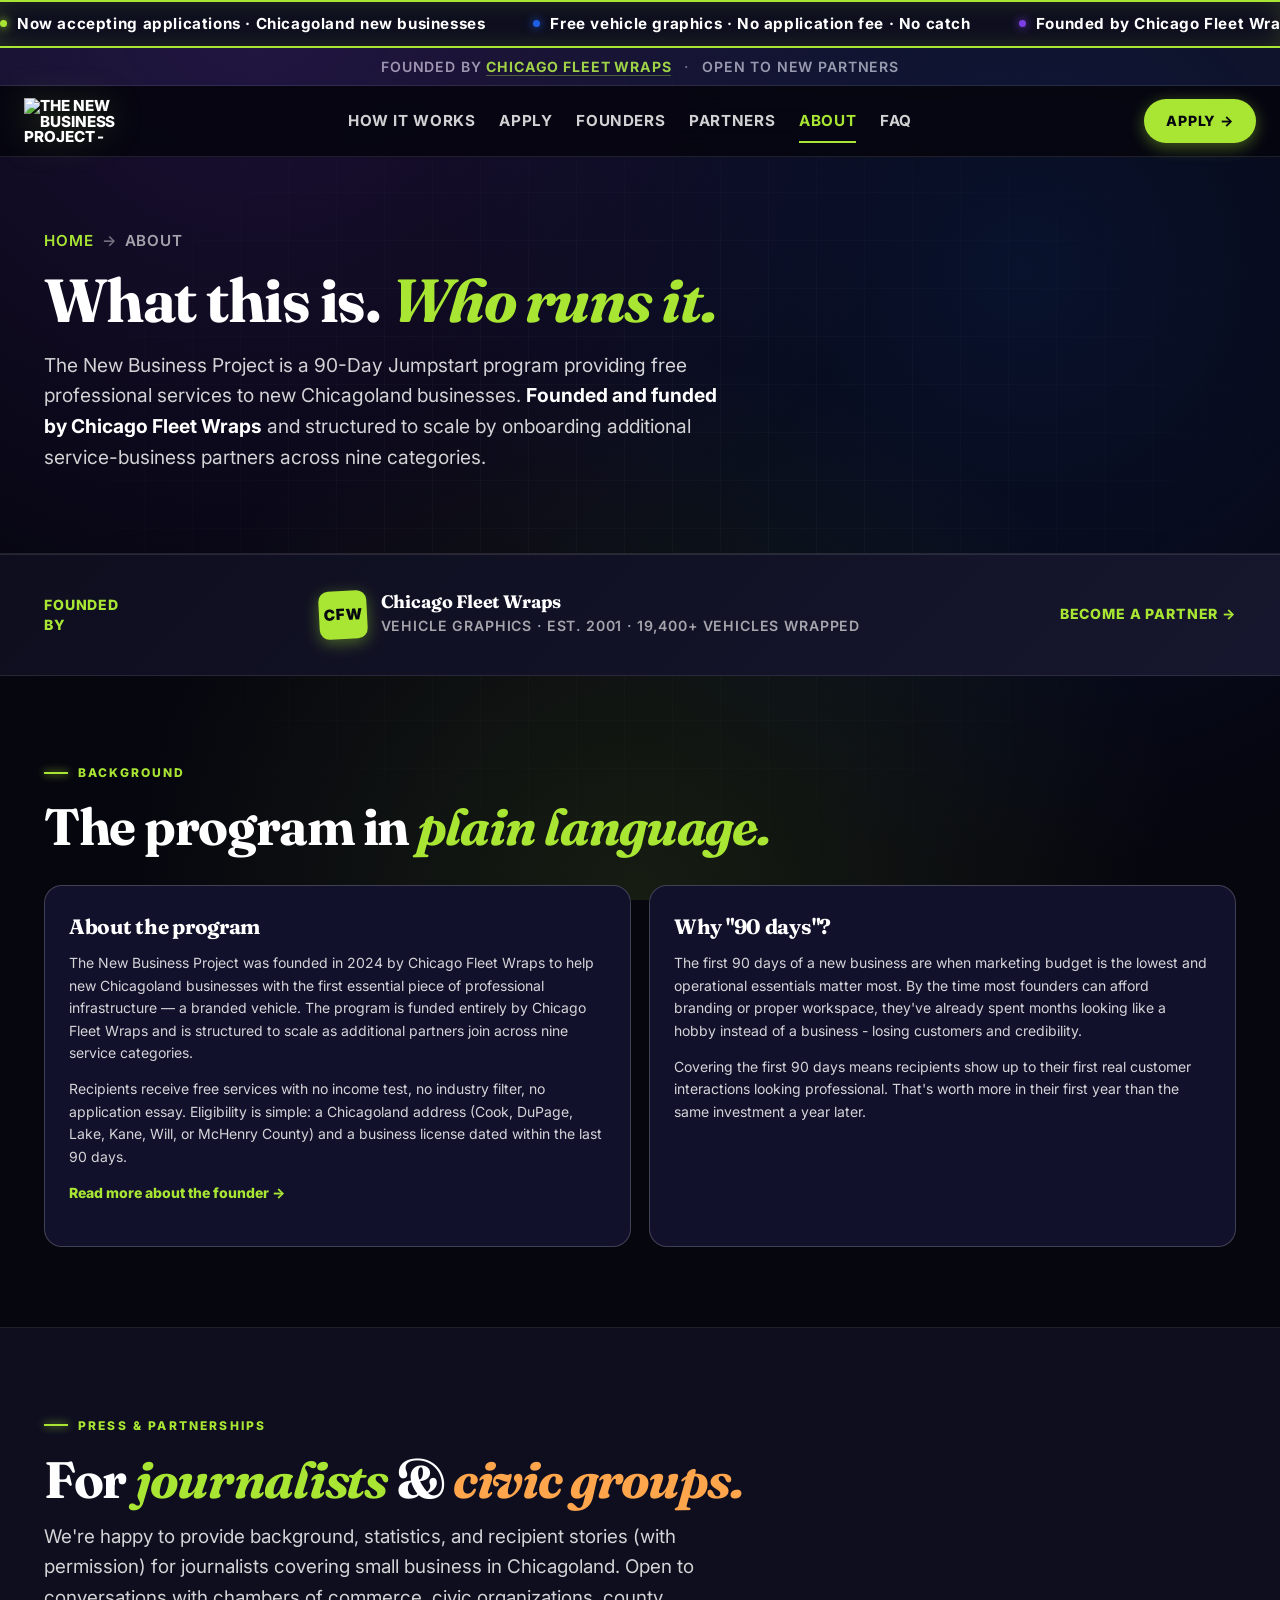
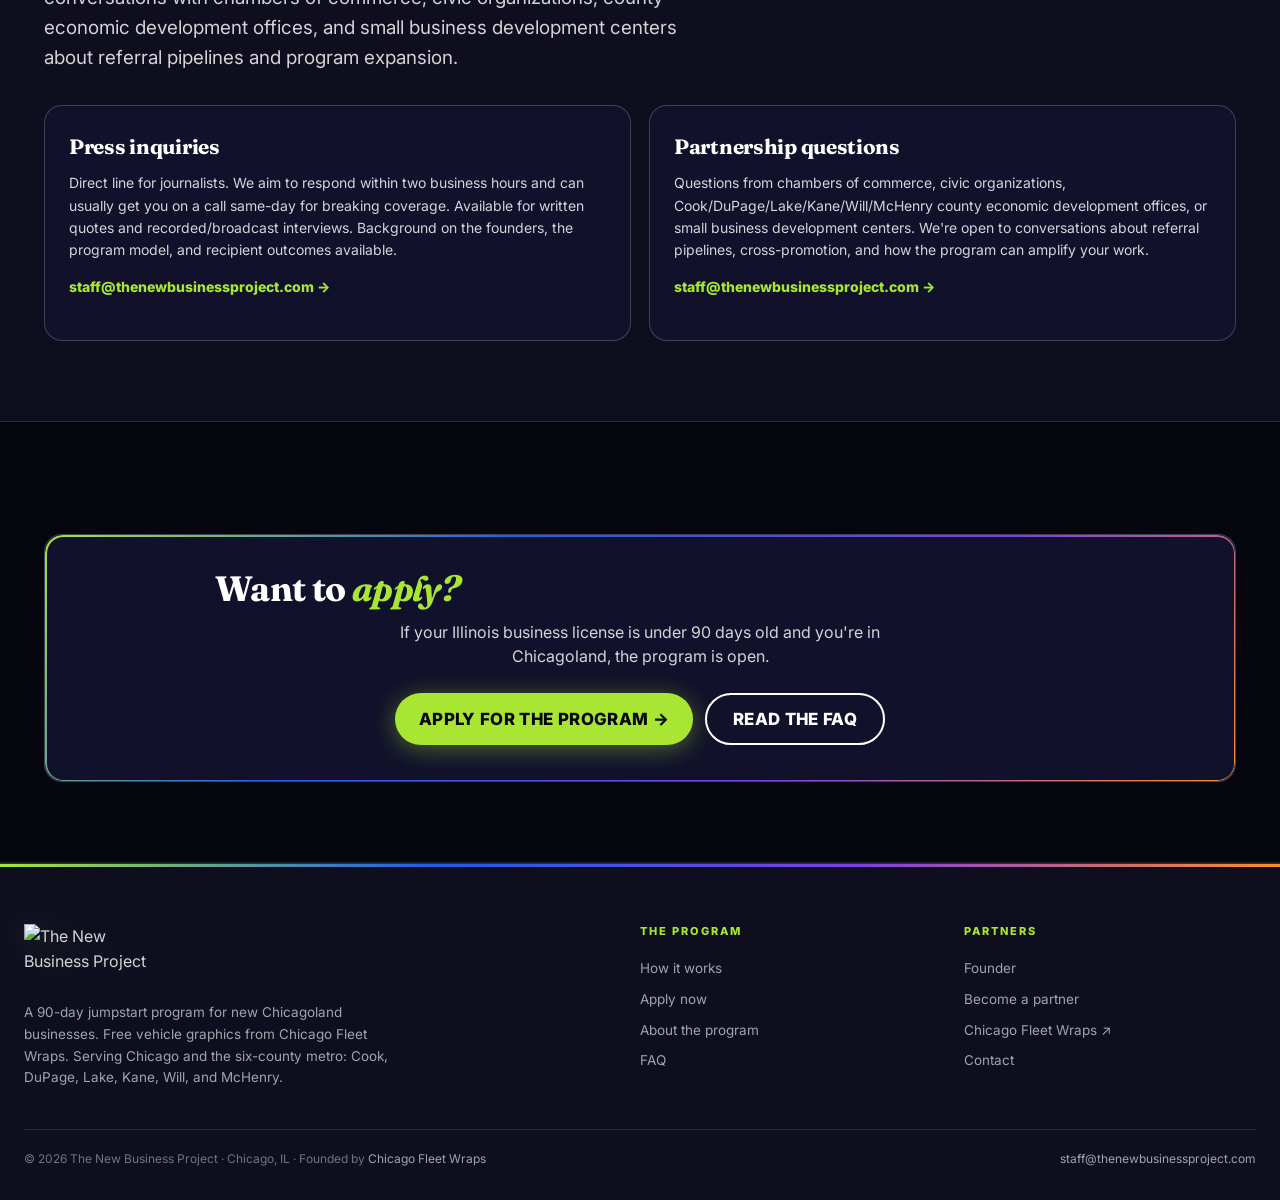
==== commit b154654c: "Remove Regions PM as a partner — site rewritten as single-founder program USER DIRECTIVE: 'remove re" ====
--- a/public/about/index.html
+++ b/public/about/index.html
@@ -1144,30 +1144,30 @@
 /* ── STICKY HEADER OFFSET (if present): account for nav height ──────── */
 section[id] { scroll-margin-top: 80px; }
 </style>
-<script type="application/ld+json">{"@context":"https://schema.org","@type":"Project","@id":"https://thenewbusinessproject.com/#project","name":"The New Business Project","alternateName":["TNBP","90-Day Jumpstart Graphics Giveaway"],"url":"https://thenewbusinessproject.com/","logo":"https://thenewbusinessproject.com/logo.png","image":"https://thenewbusinessproject.com/og-image.jpg","description":"A 90-day jumpstart program providing new Chicagoland businesses with free vehicle graphics and free property search consultation. Co-founded by Chicago Fleet Wraps and Regions PM.","areaServed":[{"@type":"City","name":"Chicago","containedInPlace":{"@type":"State","name":"Illinois"}},{"@type":"AdministrativeArea","name":"Cook County, IL"},{"@type":"AdministrativeArea","name":"DuPage County, IL"},{"@type":"AdministrativeArea","name":"Lake County, IL"},{"@type":"AdministrativeArea","name":"Kane County, IL"},{"@type":"AdministrativeArea","name":"Will County, IL"},{"@type":"AdministrativeArea","name":"McHenry County, IL"}],"founder":[{"@type":"Organization","name":"Chicago Fleet Wraps","url":"https://chicagofleetwraps.com/"},{"@type":"Organization","name":"Regions PM","url":"https://regionspm.com/"}],"sponsor":[{"@type":"Organization","name":"Chicago Fleet Wraps","url":"https://chicagofleetwraps.com/"},{"@type":"Organization","name":"Regions PM","url":"https://regionspm.com/"}],"foundingDate":"2024","foundingLocation":{"@type":"Place","name":"Chicago, IL"}}</script>
+<script type="application/ld+json">{"@context":"https://schema.org","@type":"Project","@id":"https://thenewbusinessproject.com/#project","name":"The New Business Project","alternateName":["TNBP","90-Day Jumpstart Graphics Giveaway"],"url":"https://thenewbusinessproject.com/","logo":"https://thenewbusinessproject.com/logo.png","image":"https://thenewbusinessproject.com/og-image.jpg","description":"A 90-day jumpstart program providing new Chicagoland businesses with free vehicle graphics. Founded by Chicago Fleet Wraps.","areaServed":[{"@type":"City","name":"Chicago","containedInPlace":{"@type":"State","name":"Illinois"}},{"@type":"AdministrativeArea","name":"Cook County, IL"},{"@type":"AdministrativeArea","name":"DuPage County, IL"},{"@type":"AdministrativeArea","name":"Lake County, IL"},{"@type":"AdministrativeArea","name":"Kane County, IL"},{"@type":"AdministrativeArea","name":"Will County, IL"},{"@type":"AdministrativeArea","name":"McHenry County, IL"}],"founder":[{"@type":"Organization","name":"Chicago Fleet Wraps","url":"https://chicagofleetwraps.com/"}],"sponsor":[{"@type":"Organization","name":"Chicago Fleet Wraps","url":"https://chicagofleetwraps.com/"}],"foundingDate":"2024","foundingLocation":{"@type":"Place","name":"Chicago, IL"}}</script>
 <script type="application/ld+json">{"@context":"https://schema.org","@type":"Organization","@id":"https://thenewbusinessproject.com/#organization","name":"The New Business Project","alternateName":"TNBP","url":"https://thenewbusinessproject.com/","logo":"https://thenewbusinessproject.com/logo.png","email":"staff@thenewbusinessproject.com"}</script>
 <script type="application/ld+json">{"@context":"https://schema.org","@type":"BreadcrumbList","itemListElement":[{"@type":"ListItem","position":1,"name":"Home","item":"https://thenewbusinessproject.com/"},{"@type":"ListItem","position":2,"name":"About","item":"https://thenewbusinessproject.com/about/"}]}</script>
 <script type="application/ld+json">{"@context":"https://schema.org","@type":"AboutPage","@id":"https://thenewbusinessproject.com/about/#aboutpage","url":"https://thenewbusinessproject.com/about/","name":"About The New Business Project","description":"Background, mission, and press contacts for The New Business Project","mainEntity":{"@id":"https://thenewbusinessproject.com/#organization"},"inLanguage":"en-US"}</script>
 </head>
 <body>
-<div class="ticker"><div class="ticker-track"><span><span class="dot l"></span>Now accepting applications · Chicagoland new businesses</span><span><span class="dot b"></span>Free vehicle graphics · Free property consult · No catch</span><span><span class="dot p"></span>Co-founded by Chicago Fleet Wraps + Regions PM</span><span><span class="dot o"></span>Cook · DuPage · Lake · Kane · Will · McHenry counties</span><span><span class="dot l"></span>Looking for partners · Lawyers · Accountants · Banks · Web designers · Printers</span><span><span class="dot b"></span>Goal: 50 new Chicagoland businesses helped by year-end 2026</span><span><span class="dot l"></span>Now accepting applications · Chicagoland new businesses</span><span><span class="dot b"></span>Free vehicle graphics · Free property consult · No catch</span><span><span class="dot p"></span>Co-founded by Chicago Fleet Wraps + Regions PM</span><span><span class="dot o"></span>Cook · DuPage · Lake · Kane · Will · McHenry counties</span><span><span class="dot l"></span>Looking for partners · Lawyers · Accountants · Banks · Web designers · Printers</span><span><span class="dot b"></span>Goal: 50 new Chicagoland businesses helped by year-end 2026</span></div></div>
-<div class="cofounder-mini">Co-founded by <a href="https://chicagofleetwraps.com" target="_blank" rel="noopener">Chicago Fleet Wraps</a> <span class="sep">+</span> <a href="https://regionspm.com" target="_blank" rel="noopener">Regions PM</a> <span class="sep">·</span> Open to new partners</div>
+<div class="ticker"><div class="ticker-track"><span><span class="dot l"></span>Now accepting applications · Chicagoland new businesses</span><span><span class="dot b"></span>Free vehicle graphics · No application fee · No catch</span><span><span class="dot p"></span>Founded by Chicago Fleet Wraps · Open to new partners</span><span><span class="dot o"></span>Cook · DuPage · Lake · Kane · Will · McHenry counties</span><span><span class="dot l"></span>Looking for partners · Lawyers · Accountants · Banks · Web designers · Printers</span><span><span class="dot b"></span>Goal: 50 new Chicagoland businesses helped by year-end 2026</span><span><span class="dot l"></span>Now accepting applications · Chicagoland new businesses</span><span><span class="dot b"></span>Free vehicle graphics · No application fee · No catch</span><span><span class="dot p"></span>Founded by Chicago Fleet Wraps · Open to new partners</span><span><span class="dot o"></span>Cook · DuPage · Lake · Kane · Will · McHenry counties</span><span><span class="dot l"></span>Looking for partners · Lawyers · Accountants · Banks · Web designers · Printers</span><span><span class="dot b"></span>Goal: 50 new Chicagoland businesses helped by year-end 2026</span></div></div>
+<div class="cofounder-mini">Founded by <a href="https://chicagofleetwraps.com" target="_blank" rel="noopener">Chicago Fleet Wraps</a> <span class="sep">·</span> Open to new partners</div>
 <header class="tnbp-header"><div class="tnbp-header-inner"><a href="/" class="tnbp-mark" aria-label="The New Business Project home"><picture><source srcset="/logo.webp" type="image/webp"/><img src="/logo.png" alt="The New Business Project - 90-Day Jumpstart Graphics Giveaway logo" width="92" height="46"/></picture></a><nav class="tnbp-nav-links" aria-label="Main navigation"><a href="/how-it-works/">How it works</a><a href="/apply/">Apply</a><a href="/founders/">Founders</a><a href="/partners/">Partners</a><a href="/about/" aria-current="page">About</a><a href="/faq/">FAQ</a></nav><a href="/apply/" class="tnbp-nav-cta">Apply →</a></div></header>
 <main id="main">
 <section class="page-hero"><div class="wrap">
 <div class="breadcrumb"><a href="/">Home</a><span class="sep">→</span><span>About</span></div>
 <h1>What this is. <em>Who runs it.</em></h1>
-<p>The New Business Project is a 90-Day Jumpstart program providing free professional services to new Chicagoland businesses. <strong>Funded by its co-founding partners - Chicago Fleet Wraps and Regions PM - </strong> and structured to scale by onboarding additional service-business partners across nine categories.</p>
+<p>The New Business Project is a 90-Day Jumpstart program providing free professional services to new Chicagoland businesses. <strong>Founded and funded by Chicago Fleet Wraps</strong> and structured to scale by onboarding additional service-business partners across nine categories.</p>
 </div></section>
 
-<section class="cofounders-band" aria-label="Co-founding partners"><div class="wrap"><div class="cofounders-grid"><p class="cofounders-label">Co-founded<br>by</p><div class="cofounders-row"><div class="cofounder"><div class="cofounder-mark cfw">CFW</div><div class="cofounder-text"><span class="cofounder-name"><a href="https://chicagofleetwraps.com" target="_blank" rel="noopener">Chicago Fleet Wraps</a></span><span class="cofounder-role">Vehicle graphics · Est. 2001</span></div></div><span class="cofounders-amp">&amp;</span><div class="cofounder"><div class="cofounder-mark regions">RPM</div><div class="cofounder-text"><span class="cofounder-name"><a href="https://regionspm.com" target="_blank" rel="noopener">Regions PM</a></span><span class="cofounder-role">Property management</span></div></div></div><a href="/partners/" class="cofounders-cta">Become a partner →</a></div></div></section>
+<section class="cofounders-band" aria-label="Founding partner"><div class="wrap"><div class="cofounders-grid"><p class="cofounders-label">Founded<br>by</p><div class="cofounders-row"><div class="cofounder"><div class="cofounder-mark cfw">CFW</div><div class="cofounder-text"><span class="cofounder-name"><a href="https://chicagofleetwraps.com" target="_blank" rel="noopener">Chicago Fleet Wraps</a></span><span class="cofounder-role">Vehicle graphics · Est. 2001 · 19,400+ vehicles wrapped</span></div></div></div><a href="/partners/" class="cofounders-cta">Become a partner →</a></div></div></section>
 
 <section class="sec bordered">
 <div class="wrap">
 <p class="sec-label">Background</p>
 <h2>The program in <em>plain language.</em></h2>
 <div class="about-grid">
-<div class="about-card"><h3>About the program</h3><p>The New Business Project was co-founded in 2024 by Chicago Fleet Wraps and Regions PM to help new Chicagoland businesses with their first essential services - a branded vehicle and a real workspace. The program is funded by its co-founding partners and is structured to scale as additional partners join.</p><p>Recipients receive free services with no income test, no industry filter, no application essay. Eligibility is simple: a Chicagoland address (Cook, DuPage, Lake, Kane, Will, or McHenry County) and a business license dated within the last 90 days.</p><p><a href="/founders/">Read more about the founders →</a></p></div>
+<div class="about-card"><h3>About the program</h3><p>The New Business Project was founded in 2024 by Chicago Fleet Wraps to help new Chicagoland businesses with the first essential piece of professional infrastructure — a branded vehicle. The program is funded entirely by Chicago Fleet Wraps and is structured to scale as additional partners join across nine service categories.</p><p>Recipients receive free services with no income test, no industry filter, no application essay. Eligibility is simple: a Chicagoland address (Cook, DuPage, Lake, Kane, Will, or McHenry County) and a business license dated within the last 90 days.</p><p><a href="/founders/">Read more about the founder →</a></p></div>
 <div class="about-card"><h3>Why "90 days"?</h3><p>The first 90 days of a new business are when marketing budget is the lowest and operational essentials matter most. By the time most founders can afford branding or proper workspace, they've already spent months looking like a hobby instead of a business - losing customers and credibility.</p><p>Covering the first 90 days means recipients show up to their first real customer interactions looking professional. That's worth more in their first year than the same investment a year later.</p></div>
 </div>
 </div>
@@ -1191,6 +1191,6 @@
 </div>
 </section>
 </main>
-<footer class="tnbp-footer"><div class="tnbp-footer-inner"><div class="tnbp-footer-grid"><div><div class="brand"><picture><source srcset="/logo.webp" type="image/webp"/><img src="/logo.png" alt="The New Business Project" width="128" height="64"/></picture></div><p>A 90-day jumpstart program for new Chicagoland businesses. Free vehicle graphics from Chicago Fleet Wraps. Free property search from Regions PM. Serving Chicago and the six-county metro: Cook, DuPage, Lake, Kane, Will, and McHenry.</p></div><div class="col"><h4>The Program</h4><a href="/how-it-works/">How it works</a><a href="/apply/">Apply now</a><a href="/about/">About the program</a><a href="/faq/">FAQ</a></div><div class="col"><h4>Partners</h4><a href="/founders/">Co-founders</a><a href="/partners/">Become a partner</a><a href="https://chicagofleetwraps.com" target="_blank" rel="noopener">Chicago Fleet Wraps ↗</a><a href="https://regionspm.com" target="_blank" rel="noopener">Regions PM ↗</a><a href="mailto:staff@thenewbusinessproject.com">Contact</a></div></div><div class="tnbp-footer-bottom"><div>© 2026 The New Business Project · Chicago, IL · Co-founded by <a href="https://chicagofleetwraps.com" target="_blank" rel="noopener">Chicago Fleet Wraps</a> &amp; <a href="https://regionspm.com" target="_blank" rel="noopener">Regions PM</a></div><div><a href="mailto:staff@thenewbusinessproject.com">staff@thenewbusinessproject.com</a></div></div></div></footer>
+<footer class="tnbp-footer"><div class="tnbp-footer-inner"><div class="tnbp-footer-grid"><div><div class="brand"><picture><source srcset="/logo.webp" type="image/webp"/><img src="/logo.png" alt="The New Business Project" width="128" height="64"/></picture></div><p>A 90-day jumpstart program for new Chicagoland businesses. Free vehicle graphics from Chicago Fleet Wraps. Serving Chicago and the six-county metro: Cook, DuPage, Lake, Kane, Will, and McHenry.</p></div><div class="col"><h4>The Program</h4><a href="/how-it-works/">How it works</a><a href="/apply/">Apply now</a><a href="/about/">About the program</a><a href="/faq/">FAQ</a></div><div class="col"><h4>Partners</h4><a href="/founders/">Founder</a><a href="/partners/">Become a partner</a><a href="https://chicagofleetwraps.com" target="_blank" rel="noopener">Chicago Fleet Wraps ↗</a><a href="mailto:staff@thenewbusinessproject.com">Contact</a></div></div><div class="tnbp-footer-bottom"><div>© 2026 The New Business Project · Chicago, IL · Founded by <a href="https://chicagofleetwraps.com" target="_blank" rel="noopener">Chicago Fleet Wraps</a></div><div><a href="mailto:staff@thenewbusinessproject.com">staff@thenewbusinessproject.com</a></div></div></div></footer>
 </body>
 </html>
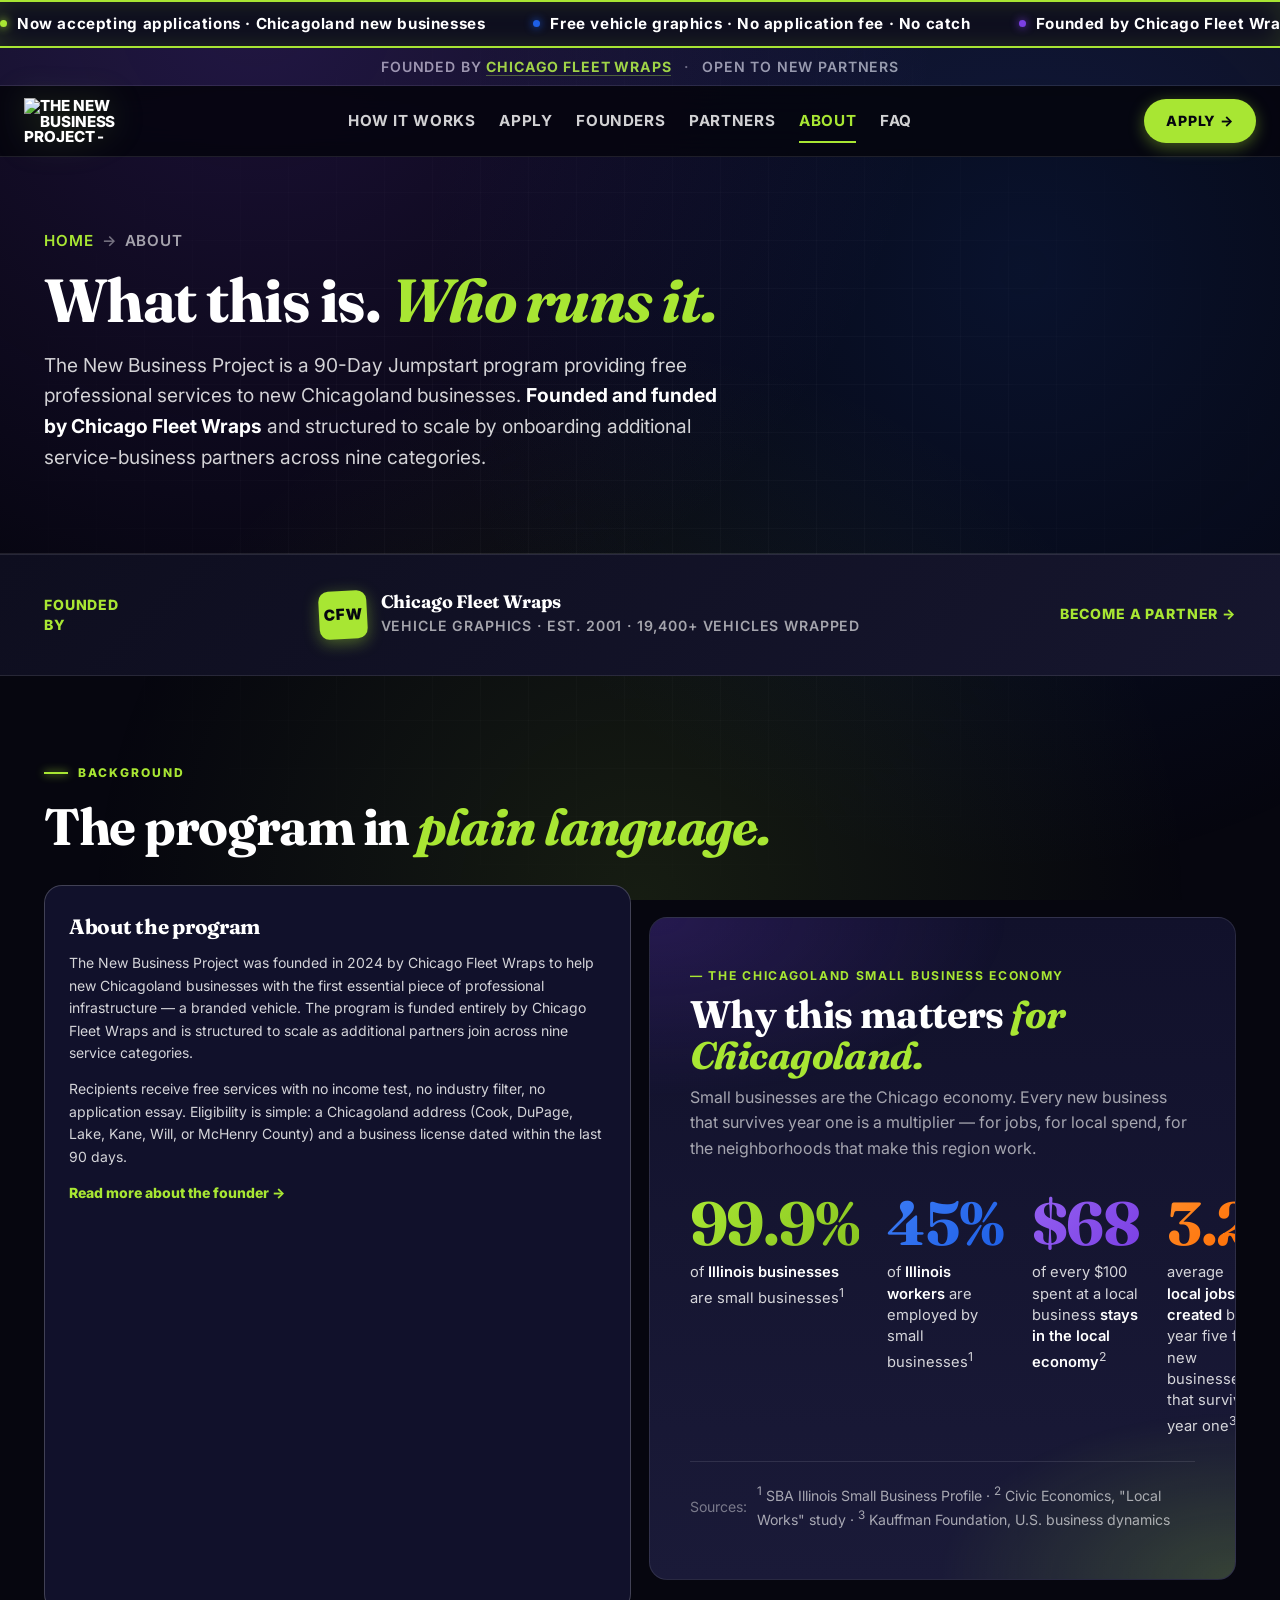
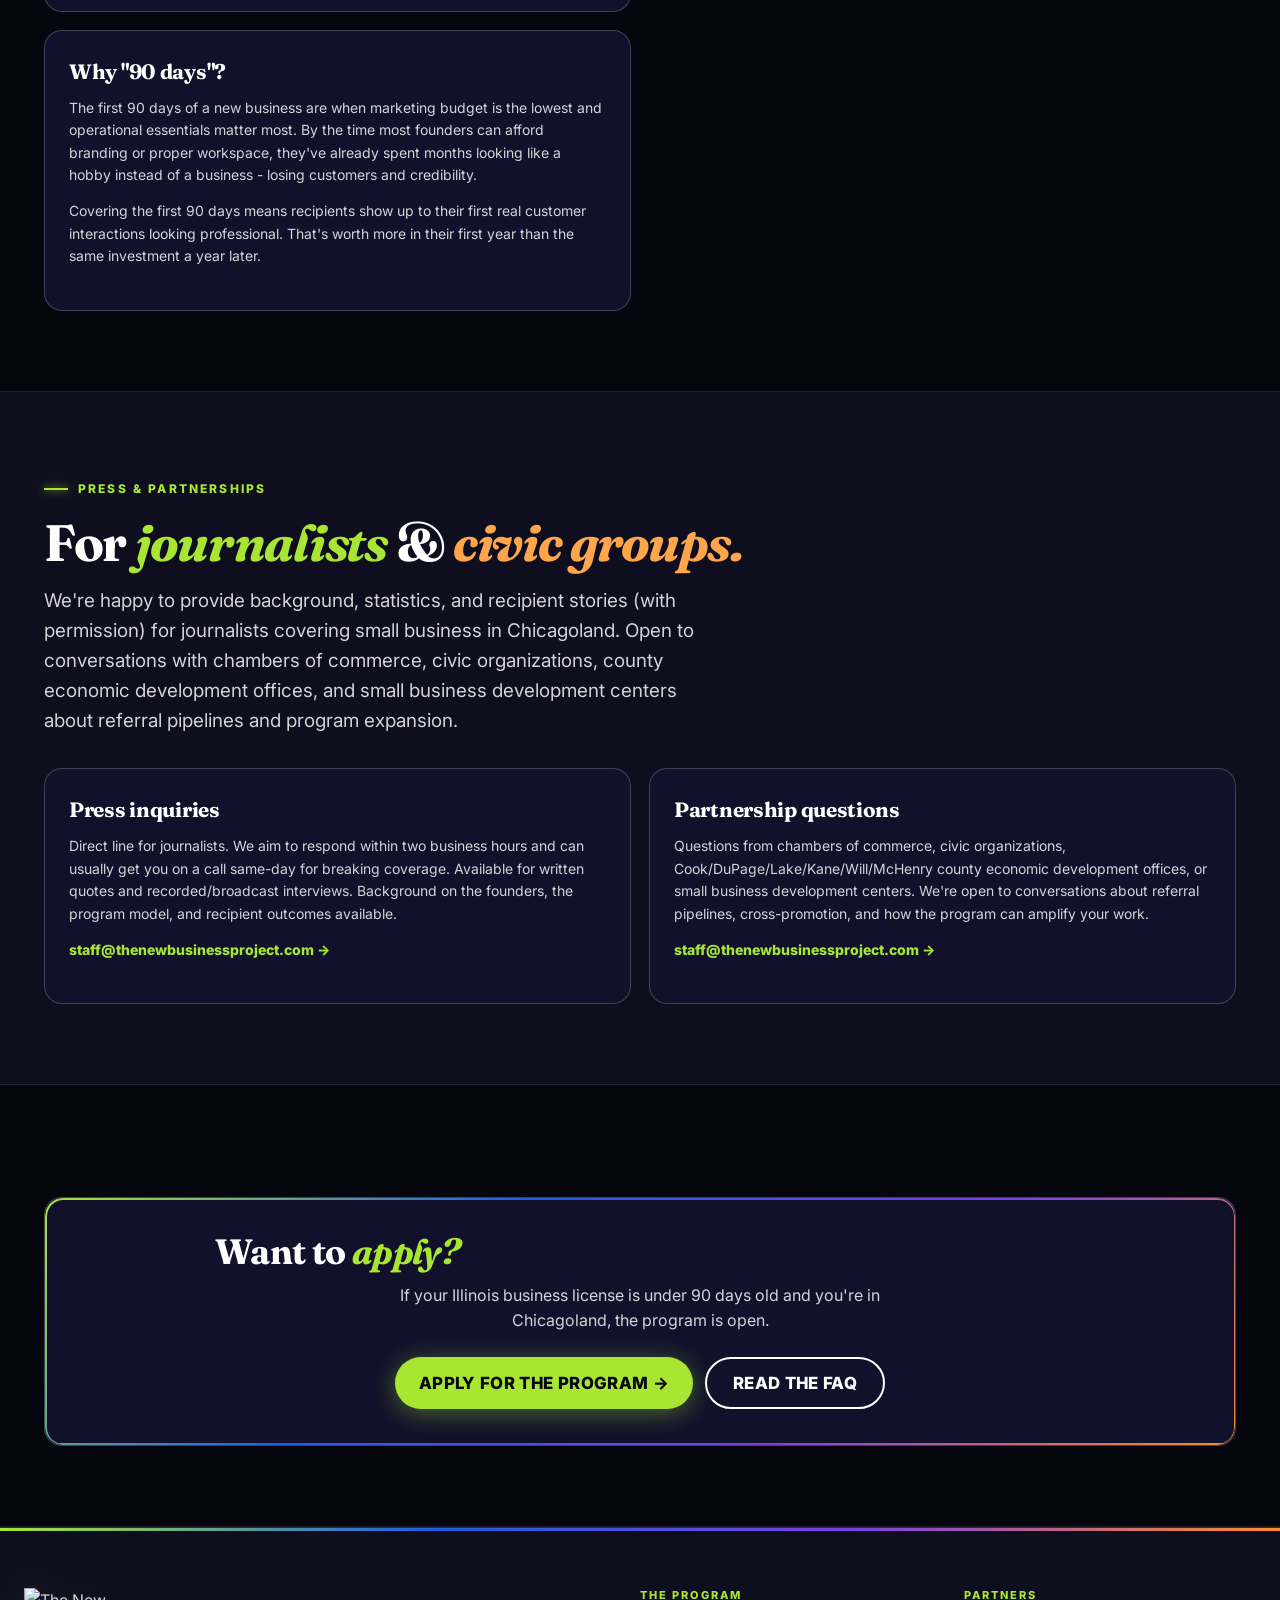
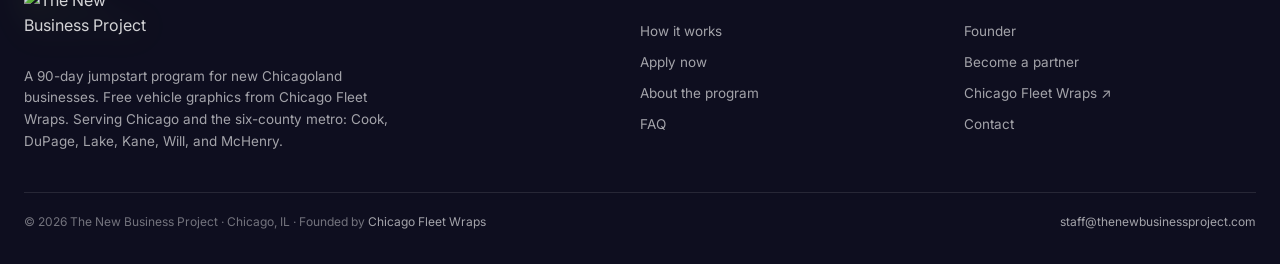
==== commit f89aecf7: "Add 5 data visualizations + two-tier partner structure + final stale-content cleanup VISUALIZATIONS " ====
--- a/public/about/index.html
+++ b/public/about/index.html
@@ -1144,10 +1144,364 @@
 /* ── STICKY HEADER OFFSET (if present): account for nav height ──────── */
 section[id] { scroll-margin-top: 80px; }
 </style>
-<script type="application/ld+json">{"@context":"https://schema.org","@type":"Project","@id":"https://thenewbusinessproject.com/#project","name":"The New Business Project","alternateName":["TNBP","90-Day Jumpstart Graphics Giveaway"],"url":"https://thenewbusinessproject.com/","logo":"https://thenewbusinessproject.com/logo.png","image":"https://thenewbusinessproject.com/og-image.jpg","description":"A 90-day jumpstart program providing new Chicagoland businesses with free vehicle graphics. Founded by Chicago Fleet Wraps.","areaServed":[{"@type":"City","name":"Chicago","containedInPlace":{"@type":"State","name":"Illinois"}},{"@type":"AdministrativeArea","name":"Cook County, IL"},{"@type":"AdministrativeArea","name":"DuPage County, IL"},{"@type":"AdministrativeArea","name":"Lake County, IL"},{"@type":"AdministrativeArea","name":"Kane County, IL"},{"@type":"AdministrativeArea","name":"Will County, IL"},{"@type":"AdministrativeArea","name":"McHenry County, IL"}],"founder":[{"@type":"Organization","name":"Chicago Fleet Wraps","url":"https://chicagofleetwraps.com/"}],"sponsor":[{"@type":"Organization","name":"Chicago Fleet Wraps","url":"https://chicagofleetwraps.com/"}],"foundingDate":"2024","foundingLocation":{"@type":"Place","name":"Chicago, IL"}}</script>
+<script type="application/ld+json">{"@context":"https://schema.org","@type":"Project","@id":"https://thenewbusinessproject.com/#project","name":"The New Business Project","alternateName":["TNBP","90-Day Jumpstart Graphics Giveaway"],"url":"https://thenewbusinessproject.com/","logo":"https://thenewbusinessproject.com/logo.png","image":"https://thenewbusinessproject.com/og-image.jpg","description":"A 90-day jumpstart program providing new Chicagoland businesses with free vehicle graphics. Founded by Chicago Fleet Wraps.","areaServed":[{"@type":"City","name":"Chicago","containedInPlace":{"@type":"State","name":"Illinois"}},{"@type":"AdministrativeArea","name":"Cook County, IL"},{"@type":"AdministrativeArea","name":"DuPage County, IL"},{"@type":"AdministrativeArea","name":"Lake County, IL"},{"@type":"AdministrativeArea","name":"Kane County, IL"},{"@type":"AdministrativeArea","name":"Will County, IL"},{"@type":"AdministrativeArea","name":"McHenry County, IL"}],"founder":[{"@type":"Organization","name":"Chicago Fleet Wraps","url":"https://chicagofleetwraps.com/"}],"funder":[{"@type":"Organization","name":"Chicago Fleet Wraps","url":"https://chicagofleetwraps.com/"}],"foundingDate":"2024","foundingLocation":{"@type":"Place","name":"Chicago, IL"}}</script>
 <script type="application/ld+json">{"@context":"https://schema.org","@type":"Organization","@id":"https://thenewbusinessproject.com/#organization","name":"The New Business Project","alternateName":"TNBP","url":"https://thenewbusinessproject.com/","logo":"https://thenewbusinessproject.com/logo.png","email":"staff@thenewbusinessproject.com"}</script>
 <script type="application/ld+json">{"@context":"https://schema.org","@type":"BreadcrumbList","itemListElement":[{"@type":"ListItem","position":1,"name":"Home","item":"https://thenewbusinessproject.com/"},{"@type":"ListItem","position":2,"name":"About","item":"https://thenewbusinessproject.com/about/"}]}</script>
 <script type="application/ld+json">{"@context":"https://schema.org","@type":"AboutPage","@id":"https://thenewbusinessproject.com/about/#aboutpage","url":"https://thenewbusinessproject.com/about/","name":"About The New Business Project","description":"Background, mission, and press contacts for The New Business Project","mainEntity":{"@id":"https://thenewbusinessproject.com/#organization"},"inLanguage":"en-US"}</script>
+<!-- TNBP Viz Styles -->
+<style>
+/* ─── DATA VISUALIZATION CARDS ──────────────────────────────────── */
+.viz-card {
+  position: relative;
+  background: linear-gradient(180deg, var(--bg-card, #11112B) 0%, var(--bg-card-2, #1A1A38) 100%);
+  border: 1px solid var(--rule, rgba(255,255,255,.10));
+  border-radius: 18px;
+  padding: 48px 40px;
+  margin: 32px 0;
+  overflow: hidden;
+  isolation: isolate;
+}
+.viz-card::before {
+  content: "";
+  position: absolute; inset: 0;
+  background: 
+    radial-gradient(ellipse 600px 300px at 0% 0%, var(--purple-glow, rgba(123,63,228,.15)) 0%, transparent 60%),
+    radial-gradient(ellipse 500px 280px at 100% 100%, var(--lime-glow, rgba(168,230,51,.10)) 0%, transparent 60%);
+  z-index: -1; opacity: .5;
+  pointer-events: none;
+}
+.viz-card .viz-eyebrow {
+  font-family: 'Inter', sans-serif;
+  font-size: .76rem; font-weight: 700;
+  letter-spacing: .14em; text-transform: uppercase;
+  color: var(--lime, #A8E633);
+  margin: 0 0 8px;
+}
+.viz-card .viz-title {
+  font-family: 'Fraunces', 'Inter', serif;
+  font-size: clamp(1.7rem, 3.4vw, 2.4rem);
+  font-weight: 700; line-height: 1.08;
+  color: var(--ink, #fff);
+  margin: 0 0 8px;
+  letter-spacing: -.015em;
+}
+.viz-card .viz-title em {
+  font-style: italic;
+  color: var(--lime, #A8E633);
+  font-family: 'Fraunces', serif;
+}
+.viz-card .viz-sub {
+  font-size: 1rem;
+  color: var(--ink-3, rgba(255,255,255,.62));
+  margin: 0 0 32px;
+  max-width: 580px;
+}
+.viz-card .viz-footer {
+  margin-top: 24px;
+  padding-top: 20px;
+  border-top: 1px solid var(--rule, rgba(255,255,255,.10));
+  font-size: .88rem;
+  color: var(--ink-3, rgba(255,255,255,.62));
+  display: flex;
+  align-items: center;
+  gap: 10px;
+}
+.viz-card .viz-footer strong {
+  color: var(--lime, #A8E633);
+  font-weight: 700;
+}
+@media (max-width: 640px) {
+  .viz-card { padding: 32px 22px; border-radius: 14px; }
+}
+
+/* ─── VIZ 1: CIVIC IMPACT (4-stat horizontal layout) ───────────── */
+.viz-civic-grid {
+  display: grid;
+  grid-template-columns: repeat(4, 1fr);
+  gap: 28px;
+}
+@media (max-width: 900px) {
+  .viz-civic-grid { grid-template-columns: repeat(2, 1fr); gap: 32px 24px; }
+}
+@media (max-width: 480px) {
+  .viz-civic-grid { grid-template-columns: 1fr; }
+}
+.viz-civic-stat {
+  position: relative;
+  padding-left: 0;
+}
+.viz-civic-stat .num {
+  font-family: 'Fraunces', serif;
+  font-size: clamp(2.6rem, 5vw, 3.8rem);
+  font-weight: 700;
+  line-height: 1;
+  letter-spacing: -.025em;
+  margin: 0 0 8px;
+  background: linear-gradient(135deg, var(--lime, #A8E633) 0%, var(--lime-d, #88C420) 100%);
+  -webkit-background-clip: text;
+  background-clip: text;
+  color: transparent;
+}
+.viz-civic-stat:nth-child(2) .num {
+  background: linear-gradient(135deg, var(--blue-l, #3B7BF5) 0%, var(--blue, #1E5FE6) 100%);
+  -webkit-background-clip: text; background-clip: text; color: transparent;
+}
+.viz-civic-stat:nth-child(3) .num {
+  background: linear-gradient(135deg, var(--purple-l, #9460F0) 0%, var(--purple, #7B3FE4) 100%);
+  -webkit-background-clip: text; background-clip: text; color: transparent;
+}
+.viz-civic-stat:nth-child(4) .num {
+  background: linear-gradient(135deg, var(--orange, #FF8C28) 0%, #FF6B00 100%);
+  -webkit-background-clip: text; background-clip: text; color: transparent;
+}
+.viz-civic-stat .label {
+  font-size: .92rem;
+  color: var(--ink-2, rgba(255,255,255,.82));
+  line-height: 1.45;
+  margin: 0;
+}
+.viz-civic-stat .label strong {
+  color: var(--ink, #fff);
+  font-weight: 600;
+}
+
+/* ─── VIZ 2: INVESTMENT vs RETURN (two-column) ────────────────── */
+.viz-invest-grid {
+  display: grid;
+  grid-template-columns: 1fr 60px 1fr;
+  gap: 0;
+  align-items: stretch;
+}
+@media (max-width: 760px) {
+  .viz-invest-grid { grid-template-columns: 1fr; gap: 16px; }
+  .viz-invest-vs { display: none !important; }
+}
+.viz-invest-col {
+  padding: 28px;
+  border-radius: 14px;
+  border: 1px solid var(--rule-2, rgba(255,255,255,.20));
+}
+.viz-invest-col.cost {
+  background: rgba(30,95,230,.08);
+  border-color: rgba(30,95,230,.30);
+}
+.viz-invest-col.return {
+  background: rgba(168,230,51,.08);
+  border-color: rgba(168,230,51,.30);
+}
+.viz-invest-col h4 {
+  font-family: 'Inter', sans-serif;
+  font-size: 1.15rem;
+  font-weight: 700;
+  margin: 0 0 22px;
+  color: var(--ink, #fff);
+}
+.viz-invest-col.cost h4 { color: var(--blue-l, #3B7BF5); }
+.viz-invest-col.return h4 { color: var(--lime, #A8E633); }
+.viz-invest-vs {
+  display: flex;
+  align-items: center;
+  justify-content: center;
+  font-family: 'Fraunces', serif;
+  font-style: italic;
+  font-weight: 700;
+  font-size: 1.4rem;
+  color: var(--ink-3, rgba(255,255,255,.62));
+}
+.viz-invest-row {
+  display: grid;
+  grid-template-columns: auto 1fr;
+  gap: 14px;
+  align-items: center;
+  padding: 12px 0;
+  border-bottom: 1px solid rgba(255,255,255,.06);
+}
+.viz-invest-row:last-child { border-bottom: none; }
+.viz-invest-num {
+  font-family: 'Fraunces', serif;
+  font-size: 1.7rem;
+  font-weight: 700;
+  line-height: 1;
+  color: var(--ink, #fff);
+  min-width: 56px;
+}
+.viz-invest-col.cost .viz-invest-num { color: var(--blue-l, #3B7BF5); }
+.viz-invest-col.return .viz-invest-num { color: var(--lime, #A8E633); font-size: 1.2rem; }
+.viz-invest-text {
+  font-size: .93rem;
+  color: var(--ink-2, rgba(255,255,255,.82));
+  line-height: 1.4;
+}
+.viz-invest-text strong { color: var(--ink, #fff); font-weight: 600; }
+
+/* ─── VIZ 3: FIVE-YEAR LTV BARS ────────────────────────────────── */
+.viz-ltv-chart {
+  display: grid;
+  grid-template-columns: repeat(5, 1fr);
+  gap: 14px;
+  align-items: end;
+  height: 320px;
+  padding: 0 0 8px;
+  border-bottom: 1px solid var(--rule, rgba(255,255,255,.10));
+}
+@media (max-width: 640px) {
+  .viz-ltv-chart { height: 240px; gap: 8px; }
+}
+.viz-ltv-bar {
+  position: relative;
+  display: flex;
+  flex-direction: column;
+  align-items: center;
+  height: 100%;
+}
+.viz-ltv-bar-label-top {
+  font-family: 'Fraunces', serif;
+  font-size: clamp(.85rem, 1.6vw, 1.05rem);
+  font-weight: 700;
+  color: var(--lime, #A8E633);
+  text-align: center;
+  margin-bottom: 8px;
+  line-height: 1.15;
+}
+.viz-ltv-bar-fill {
+  width: 100%;
+  background: linear-gradient(180deg, var(--lime, #A8E633) 0%, var(--lime-d, #88C420) 100%);
+  border-radius: 6px 6px 0 0;
+  position: relative;
+  transition: filter .2s ease;
+  box-shadow: 0 -4px 24px rgba(168,230,51,.20);
+}
+.viz-ltv-bar:nth-child(1) .viz-ltv-bar-fill { background: linear-gradient(180deg, #6c98ff 0%, var(--blue, #1E5FE6) 100%); box-shadow: 0 -4px 24px rgba(30,95,230,.25); }
+.viz-ltv-bar:nth-child(1) .viz-ltv-bar-label-top { color: var(--blue-l, #3B7BF5); }
+.viz-ltv-bar:nth-child(2) .viz-ltv-bar-fill { background: linear-gradient(180deg, var(--purple-l, #9460F0) 0%, var(--purple, #7B3FE4) 100%); box-shadow: 0 -4px 24px rgba(123,63,228,.25); }
+.viz-ltv-bar:nth-child(2) .viz-ltv-bar-label-top { color: var(--purple-l, #9460F0); }
+.viz-ltv-bar:nth-child(4) .viz-ltv-bar-fill { background: linear-gradient(180deg, #FFA552 0%, var(--orange, #FF8C28) 100%); box-shadow: 0 -4px 24px rgba(255,140,40,.30); }
+.viz-ltv-bar:nth-child(4) .viz-ltv-bar-label-top { color: var(--orange, #FF8C28); }
+.viz-ltv-axis {
+  display: grid;
+  grid-template-columns: repeat(5, 1fr);
+  gap: 14px;
+  margin-top: 14px;
+}
+@media (max-width: 640px) {
+  .viz-ltv-axis { gap: 8px; }
+}
+.viz-ltv-axis-cell {
+  text-align: center;
+}
+.viz-ltv-axis-cell .icon {
+  font-size: 1.2rem;
+  margin-bottom: 6px;
+  display: block;
+}
+.viz-ltv-axis-cell .name {
+  font-family: 'Inter', sans-serif;
+  font-size: .76rem;
+  font-weight: 700;
+  letter-spacing: .06em;
+  text-transform: uppercase;
+  color: var(--ink-2, rgba(255,255,255,.82));
+  line-height: 1.2;
+}
+
+/* ─── VIZ 4: COMPOUNDING (table + visual side-by-side) ─────────── */
+.viz-compound-grid {
+  display: grid;
+  grid-template-columns: 1.4fr 1fr;
+  gap: 32px;
+  align-items: center;
+}
+@media (max-width: 760px) {
+  .viz-compound-grid { grid-template-columns: 1fr; gap: 24px; }
+}
+.viz-compound-svg {
+  width: 100%;
+  height: auto;
+  max-height: 360px;
+}
+.viz-compound-table {
+  width: 100%;
+  border-collapse: collapse;
+}
+.viz-compound-table th,
+.viz-compound-table td {
+  padding: 14px 18px;
+  text-align: left;
+  border-bottom: 1px solid var(--rule, rgba(255,255,255,.10));
+}
+.viz-compound-table th {
+  font-family: 'Inter', sans-serif;
+  font-size: .76rem;
+  font-weight: 700;
+  letter-spacing: .14em;
+  text-transform: uppercase;
+  color: var(--lime, #A8E633);
+  background: rgba(168,230,51,.05);
+}
+.viz-compound-table td.year {
+  font-size: .92rem;
+  color: var(--ink-2, rgba(255,255,255,.82));
+  font-weight: 500;
+}
+.viz-compound-table td.count {
+  font-family: 'Fraunces', serif;
+  font-size: 1.35rem;
+  font-weight: 700;
+  color: var(--lime, #A8E633);
+  text-align: right;
+}
+
+/* ─── VIZ 5: FIRST TOUCH (2x2 grid of stats) ──────────────────── */
+.viz-first-grid {
+  display: grid;
+  grid-template-columns: repeat(2, 1fr);
+  gap: 24px;
+}
+@media (max-width: 560px) {
+  .viz-first-grid { grid-template-columns: 1fr; }
+}
+.viz-first-stat {
+  background: rgba(255,255,255,.03);
+  border: 1px solid var(--rule, rgba(255,255,255,.10));
+  border-radius: 14px;
+  padding: 28px 26px;
+  display: flex;
+  gap: 20px;
+  align-items: flex-start;
+}
+.viz-first-icon {
+  width: 56px; height: 56px;
+  flex-shrink: 0;
+  border-radius: 14px;
+  display: grid;
+  place-items: center;
+  background: rgba(168,230,51,.10);
+  border: 1px solid rgba(168,230,51,.25);
+}
+.viz-first-stat:nth-child(2) .viz-first-icon { background: rgba(30,95,230,.10); border-color: rgba(30,95,230,.25); }
+.viz-first-stat:nth-child(3) .viz-first-icon { background: rgba(123,63,228,.10); border-color: rgba(123,63,228,.25); }
+.viz-first-stat:nth-child(4) .viz-first-icon { background: rgba(255,140,40,.10); border-color: rgba(255,140,40,.25); }
+.viz-first-num {
+  font-family: 'Fraunces', serif;
+  font-size: 2.4rem;
+  font-weight: 700;
+  line-height: 1;
+  color: var(--lime, #A8E633);
+  margin: 0 0 8px;
+  letter-spacing: -.02em;
+}
+.viz-first-stat:nth-child(2) .viz-first-num { color: var(--blue-l, #3B7BF5); }
+.viz-first-stat:nth-child(3) .viz-first-num { color: var(--purple-l, #9460F0); }
+.viz-first-stat:nth-child(4) .viz-first-num { color: var(--orange, #FF8C28); }
+.viz-first-label {
+  font-size: .96rem;
+  color: var(--ink-2, rgba(255,255,255,.82));
+  line-height: 1.45;
+  margin: 0;
+}
+.viz-first-label strong { color: var(--ink, #fff); font-weight: 600; }
+</style>
+<!-- /TNBP Viz Styles -->
 </head>
 <body>
 <div class="ticker"><div class="ticker-track"><span><span class="dot l"></span>Now accepting applications · Chicagoland new businesses</span><span><span class="dot b"></span>Free vehicle graphics · No application fee · No catch</span><span><span class="dot p"></span>Founded by Chicago Fleet Wraps · Open to new partners</span><span><span class="dot o"></span>Cook · DuPage · Lake · Kane · Will · McHenry counties</span><span><span class="dot l"></span>Looking for partners · Lawyers · Accountants · Banks · Web designers · Printers</span><span><span class="dot b"></span>Goal: 50 new Chicagoland businesses helped by year-end 2026</span><span><span class="dot l"></span>Now accepting applications · Chicagoland new businesses</span><span><span class="dot b"></span>Free vehicle graphics · No application fee · No catch</span><span><span class="dot p"></span>Founded by Chicago Fleet Wraps · Open to new partners</span><span><span class="dot o"></span>Cook · DuPage · Lake · Kane · Will · McHenry counties</span><span><span class="dot l"></span>Looking for partners · Lawyers · Accountants · Banks · Web designers · Printers</span><span><span class="dot b"></span>Goal: 50 new Chicagoland businesses helped by year-end 2026</span></div></div>
@@ -1160,7 +1514,7 @@
 <p>The New Business Project is a 90-Day Jumpstart program providing free professional services to new Chicagoland businesses. <strong>Founded and funded by Chicago Fleet Wraps</strong> and structured to scale by onboarding additional service-business partners across nine categories.</p>
 </div></section>
 
-<section class="cofounders-band" aria-label="Founding partner"><div class="wrap"><div class="cofounders-grid"><p class="cofounders-label">Founded<br>by</p><div class="cofounders-row"><div class="cofounder"><div class="cofounder-mark cfw">CFW</div><div class="cofounder-text"><span class="cofounder-name"><a href="https://chicagofleetwraps.com" target="_blank" rel="noopener">Chicago Fleet Wraps</a></span><span class="cofounder-role">Vehicle graphics · Est. 2001 · 19,400+ vehicles wrapped</span></div></div></div><a href="/partners/" class="cofounders-cta">Become a partner →</a></div></div></section>
+<section class="cofounders-band" aria-label="Founding partner"><div class="wrap"><div class="cofounders-grid"><p class="cofounders-label">Founded<br>by</p><div class="cofounders-row"><div class="cofounder"><div class="cofounder-mark cfw">CFW</div><div class="cofounder-text"><span class="cofounder-name"><a href="https://chicagofleetwraps.com" target="_blank" rel="noopener">Chicago Fleet Wraps</a></span><span class="cofounder-role">Vehicle graphics · Est. 2001 · 19,400+ vehicles wrapped</span></div></div></div><a href="/partners/#apply" class="cofounders-cta">Become a partner →</a></div></div></section>
 
 <section class="sec bordered">
 <div class="wrap">
@@ -1168,6 +1522,37 @@
 <h2>The program in <em>plain language.</em></h2>
 <div class="about-grid">
 <div class="about-card"><h3>About the program</h3><p>The New Business Project was founded in 2024 by Chicago Fleet Wraps to help new Chicagoland businesses with the first essential piece of professional infrastructure — a branded vehicle. The program is funded entirely by Chicago Fleet Wraps and is structured to scale as additional partners join across nine service categories.</p><p>Recipients receive free services with no income test, no industry filter, no application essay. Eligibility is simple: a Chicagoland address (Cook, DuPage, Lake, Kane, Will, or McHenry County) and a business license dated within the last 90 days.</p><p><a href="/founders/">Read more about the founder →</a></p></div>
+
+<section class="viz-card viz-civic-impact">
+  <p class="viz-eyebrow">— The Chicagoland small business economy</p>
+  <h3 class="viz-title">Why this matters <em>for Chicagoland.</em></h3>
+  <p class="viz-sub">Small businesses are the Chicago economy. Every new business that survives year one is a multiplier — for jobs, for local spend, for the neighborhoods that make this region work.</p>
+
+  <div class="viz-civic-grid">
+    <div class="viz-civic-stat">
+      <p class="num">99.9%</p>
+      <p class="label">of <strong>Illinois businesses</strong> are small businesses<sup>1</sup></p>
+    </div>
+    <div class="viz-civic-stat">
+      <p class="num">45%</p>
+      <p class="label">of <strong>Illinois workers</strong> are employed by small businesses<sup>1</sup></p>
+    </div>
+    <div class="viz-civic-stat">
+      <p class="num">$68</p>
+      <p class="label">of every $100 spent at a local business <strong>stays in the local economy</strong><sup>2</sup></p>
+    </div>
+    <div class="viz-civic-stat">
+      <p class="num">3.2</p>
+      <p class="label">average <strong>local jobs created</strong> by year five for new businesses that survive year one<sup>3</sup></p>
+    </div>
+  </div>
+
+  <div class="viz-footer">
+    <span style="color:var(--ink-4)">Sources:</span>
+    <span><sup>1</sup> SBA Illinois Small Business Profile · <sup>2</sup> Civic Economics, "Local Works" study · <sup>3</sup> Kauffman Foundation, U.S. business dynamics</span>
+  </div>
+</section>
+
 <div class="about-card"><h3>Why "90 days"?</h3><p>The first 90 days of a new business are when marketing budget is the lowest and operational essentials matter most. By the time most founders can afford branding or proper workspace, they've already spent months looking like a hobby instead of a business - losing customers and credibility.</p><p>Covering the first 90 days means recipients show up to their first real customer interactions looking professional. That's worth more in their first year than the same investment a year later.</p></div>
 </div>
 </div>
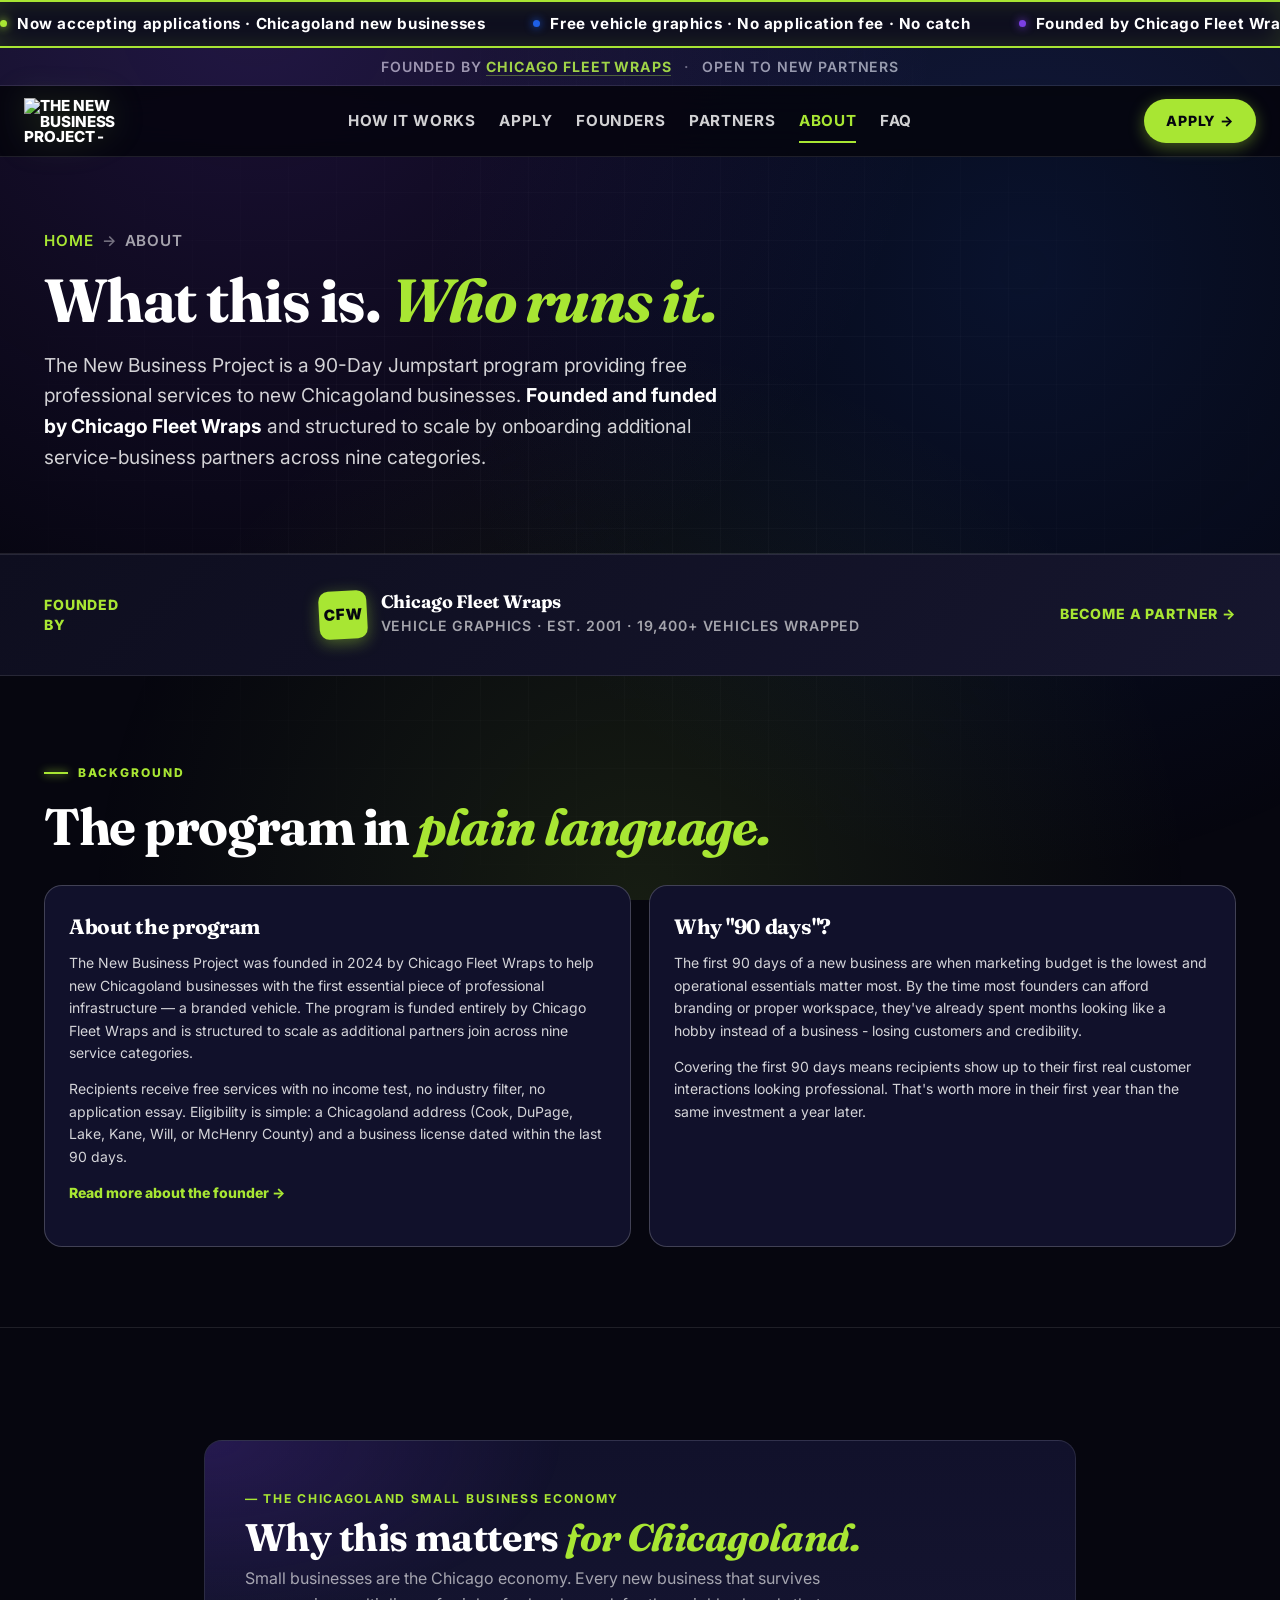
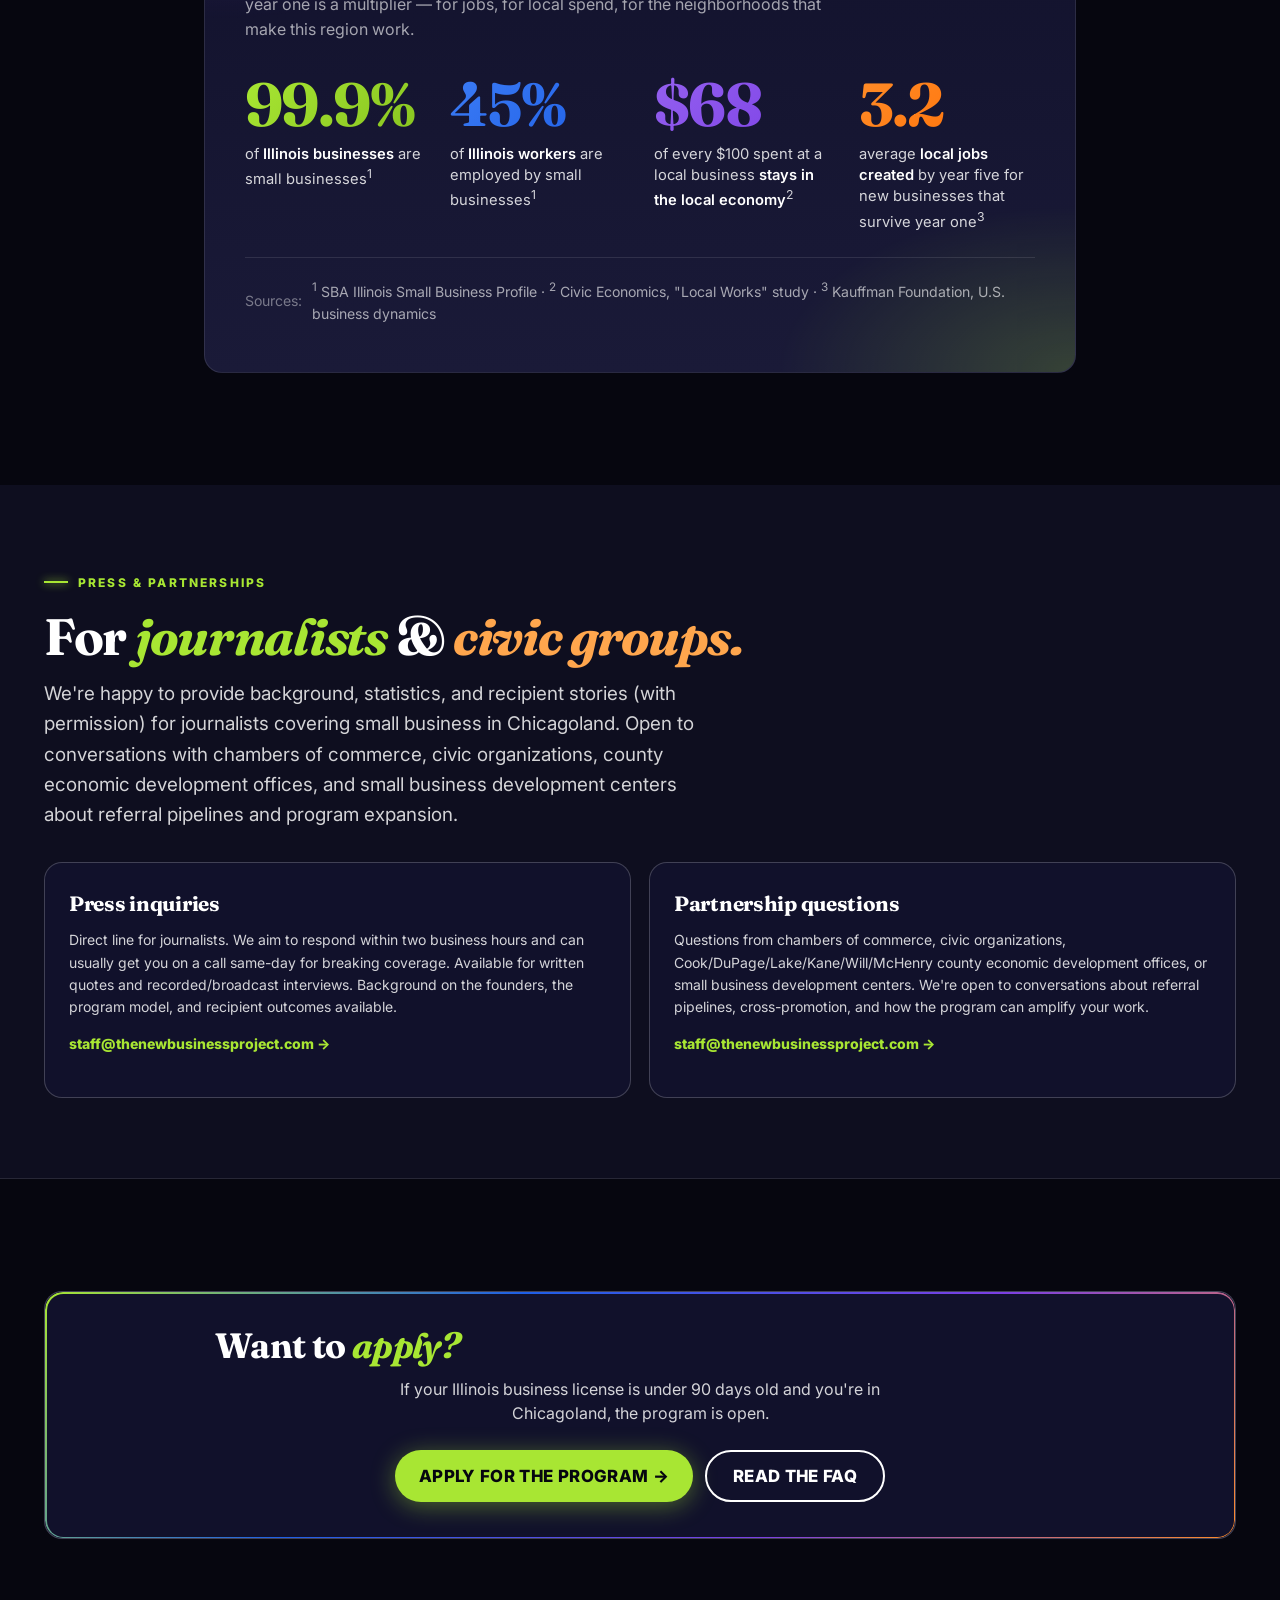
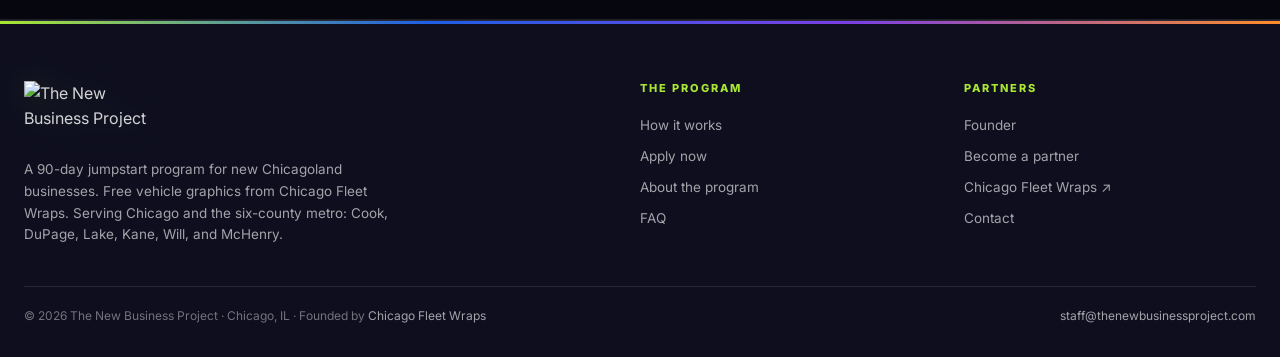
==== commit 48b0ba4e: "Move civic_impact viz out of .about-grid (was getting clipped at 4-col layout)" ====
--- a/public/about/index.html
+++ b/public/about/index.html
@@ -1522,8 +1522,13 @@
 <h2>The program in <em>plain language.</em></h2>
 <div class="about-grid">
 <div class="about-card"><h3>About the program</h3><p>The New Business Project was founded in 2024 by Chicago Fleet Wraps to help new Chicagoland businesses with the first essential piece of professional infrastructure — a branded vehicle. The program is funded entirely by Chicago Fleet Wraps and is structured to scale as additional partners join across nine service categories.</p><p>Recipients receive free services with no income test, no industry filter, no application essay. Eligibility is simple: a Chicagoland address (Cook, DuPage, Lake, Kane, Will, or McHenry County) and a business license dated within the last 90 days.</p><p><a href="/founders/">Read more about the founder →</a></p></div>
-
-<section class="viz-card viz-civic-impact">
+<div class="about-card"><h3>Why "90 days"?</h3><p>The first 90 days of a new business are when marketing budget is the lowest and operational essentials matter most. By the time most founders can afford branding or proper workspace, they've already spent months looking like a hobby instead of a business - losing customers and credibility.</p><p>Covering the first 90 days means recipients show up to their first real customer interactions looking professional. That's worth more in their first year than the same investment a year later.</p></div>
+</div>
+</div>
+</section>
+
+<section class="sec">
+<div class="wrap-narrow"><section class="viz-card viz-civic-impact">
   <p class="viz-eyebrow">— The Chicagoland small business economy</p>
   <h3 class="viz-title">Why this matters <em>for Chicagoland.</em></h3>
   <p class="viz-sub">Small businesses are the Chicago economy. Every new business that survives year one is a multiplier — for jobs, for local spend, for the neighborhoods that make this region work.</p>
@@ -1552,11 +1557,9 @@
     <span><sup>1</sup> SBA Illinois Small Business Profile · <sup>2</sup> Civic Economics, "Local Works" study · <sup>3</sup> Kauffman Foundation, U.S. business dynamics</span>
   </div>
 </section>
-
-<div class="about-card"><h3>Why "90 days"?</h3><p>The first 90 days of a new business are when marketing budget is the lowest and operational essentials matter most. By the time most founders can afford branding or proper workspace, they've already spent months looking like a hobby instead of a business - losing customers and credibility.</p><p>Covering the first 90 days means recipients show up to their first real customer interactions looking professional. That's worth more in their first year than the same investment a year later.</p></div>
-</div>
 </div>
 </section>
+
 
 <section class="sec tinted bordered">
 <div class="wrap">
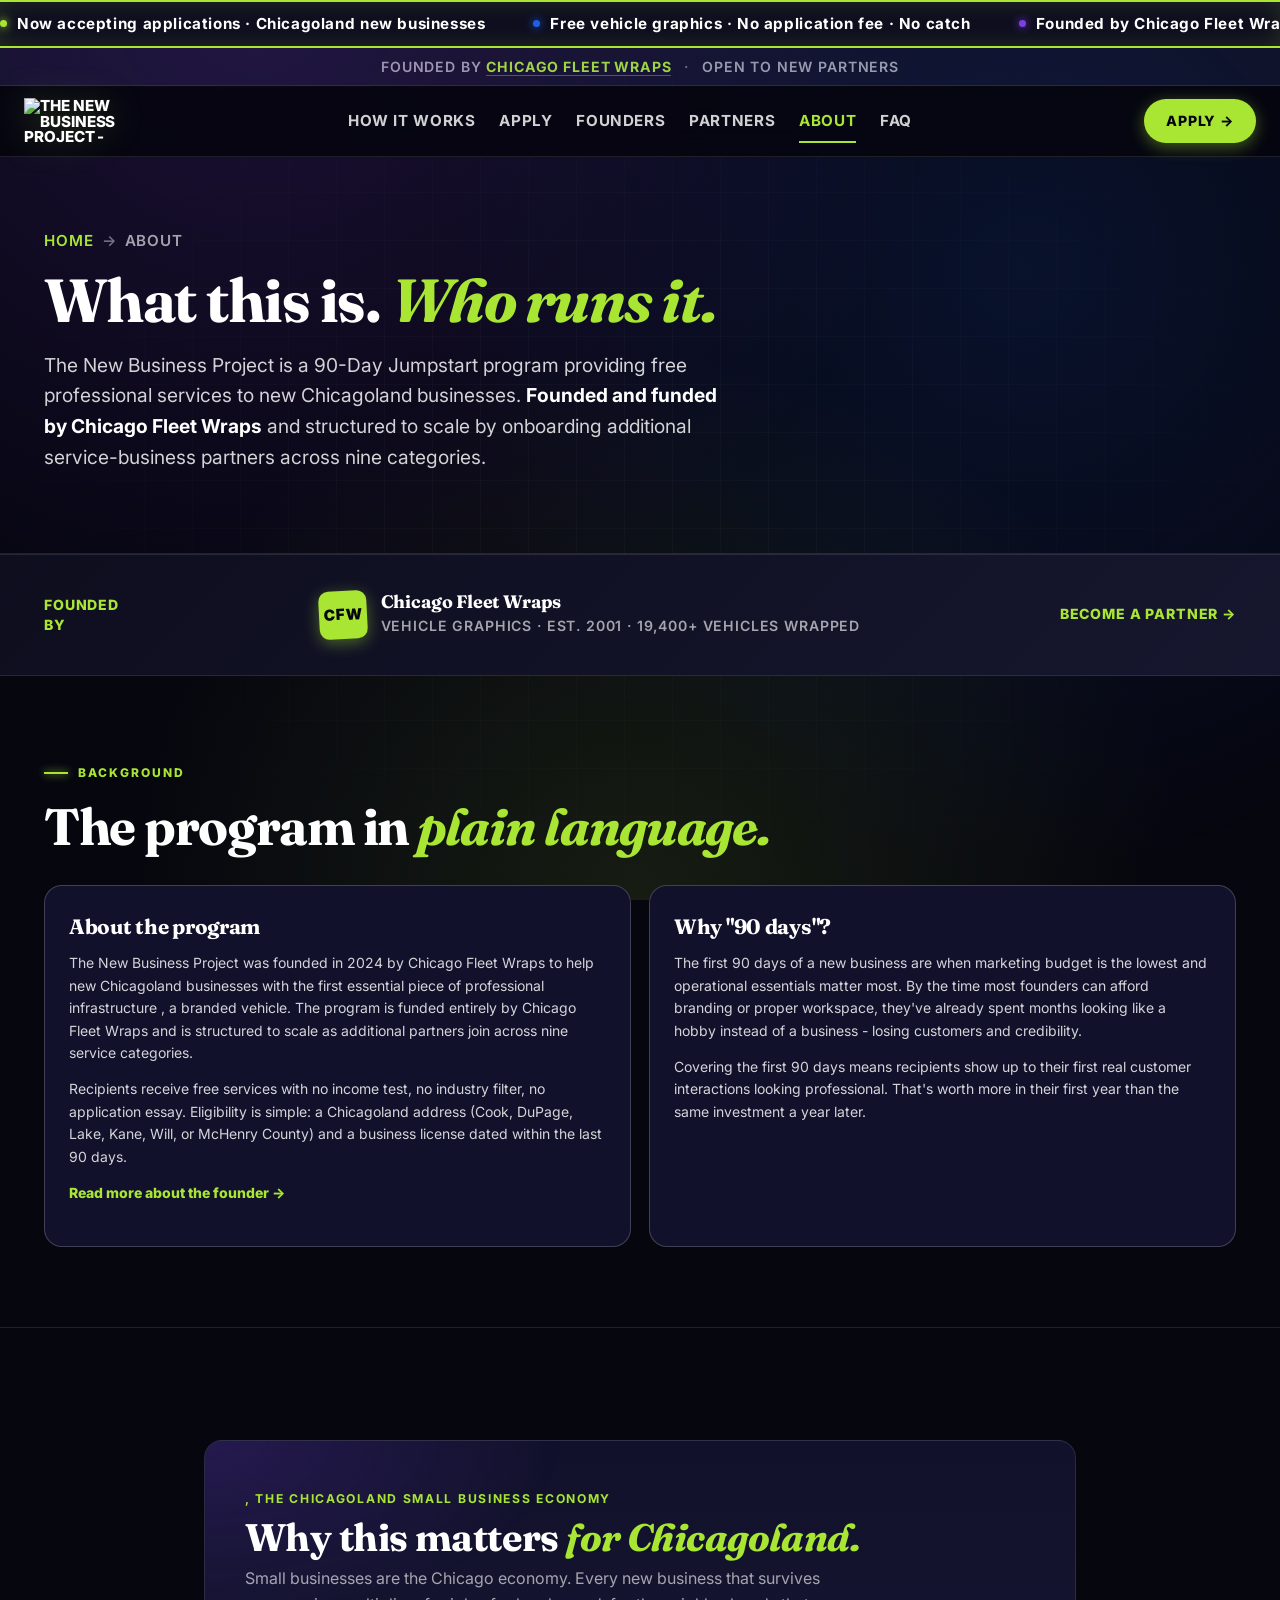
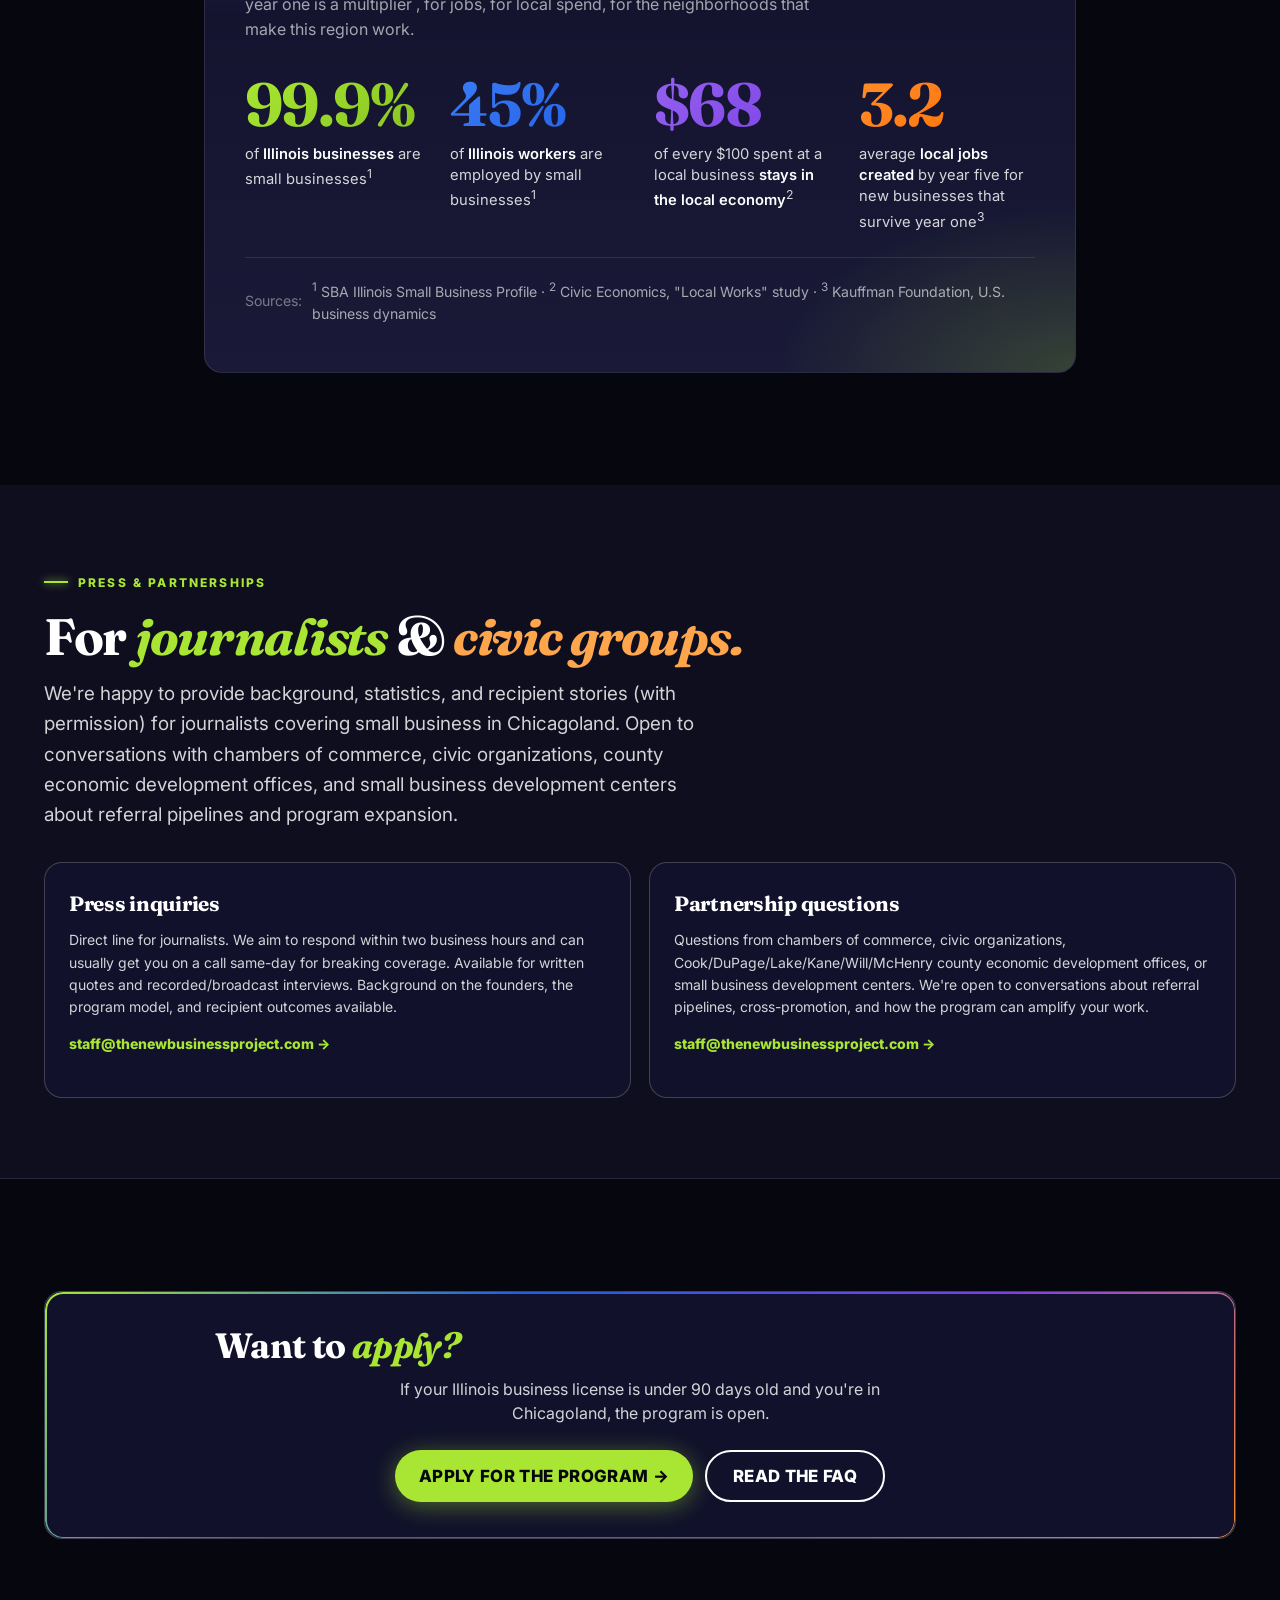
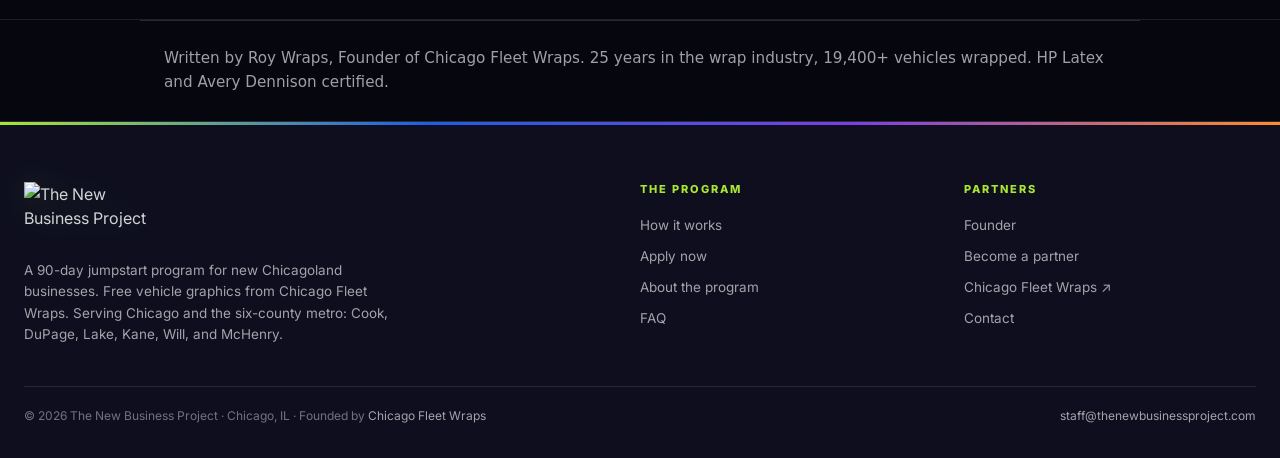
==== commit 1e2edf61: "Add named authorship bylines and Person schema to all pages; remove dashes from copy" ====
--- a/public/about/index.html
+++ b/public/about/index.html
@@ -1502,6 +1502,7 @@
 .viz-first-label strong { color: var(--ink, #fff); font-weight: 600; }
 </style>
 <!-- /TNBP Viz Styles -->
+<script type="application/ld+json">{"@context": "https://schema.org", "@type": "WebPage", "author": {"@type": "Person", "name": "Roy Wraps", "jobTitle": "Founder", "description": "25 years in the wrap industry. HP Latex and Avery Dennison certified. Founder of Chicago Fleet Wraps.", "worksFor": {"@type": "Organization", "name": "Chicago Fleet Wraps"}}, "@id": "https://thenewbusinessproject.com/about/"}</script>
 </head>
 <body>
 <div class="ticker"><div class="ticker-track"><span><span class="dot l"></span>Now accepting applications · Chicagoland new businesses</span><span><span class="dot b"></span>Free vehicle graphics · No application fee · No catch</span><span><span class="dot p"></span>Founded by Chicago Fleet Wraps · Open to new partners</span><span><span class="dot o"></span>Cook · DuPage · Lake · Kane · Will · McHenry counties</span><span><span class="dot l"></span>Looking for partners · Lawyers · Accountants · Banks · Web designers · Printers</span><span><span class="dot b"></span>Goal: 50 new Chicagoland businesses helped by year-end 2026</span><span><span class="dot l"></span>Now accepting applications · Chicagoland new businesses</span><span><span class="dot b"></span>Free vehicle graphics · No application fee · No catch</span><span><span class="dot p"></span>Founded by Chicago Fleet Wraps · Open to new partners</span><span><span class="dot o"></span>Cook · DuPage · Lake · Kane · Will · McHenry counties</span><span><span class="dot l"></span>Looking for partners · Lawyers · Accountants · Banks · Web designers · Printers</span><span><span class="dot b"></span>Goal: 50 new Chicagoland businesses helped by year-end 2026</span></div></div>
@@ -1521,7 +1522,7 @@
 <p class="sec-label">Background</p>
 <h2>The program in <em>plain language.</em></h2>
 <div class="about-grid">
-<div class="about-card"><h3>About the program</h3><p>The New Business Project was founded in 2024 by Chicago Fleet Wraps to help new Chicagoland businesses with the first essential piece of professional infrastructure — a branded vehicle. The program is funded entirely by Chicago Fleet Wraps and is structured to scale as additional partners join across nine service categories.</p><p>Recipients receive free services with no income test, no industry filter, no application essay. Eligibility is simple: a Chicagoland address (Cook, DuPage, Lake, Kane, Will, or McHenry County) and a business license dated within the last 90 days.</p><p><a href="/founders/">Read more about the founder →</a></p></div>
+<div class="about-card"><h3>About the program</h3><p>The New Business Project was founded in 2024 by Chicago Fleet Wraps to help new Chicagoland businesses with the first essential piece of professional infrastructure ,  a branded vehicle. The program is funded entirely by Chicago Fleet Wraps and is structured to scale as additional partners join across nine service categories.</p><p>Recipients receive free services with no income test, no industry filter, no application essay. Eligibility is simple: a Chicagoland address (Cook, DuPage, Lake, Kane, Will, or McHenry County) and a business license dated within the last 90 days.</p><p><a href="/founders/">Read more about the founder →</a></p></div>
 <div class="about-card"><h3>Why "90 days"?</h3><p>The first 90 days of a new business are when marketing budget is the lowest and operational essentials matter most. By the time most founders can afford branding or proper workspace, they've already spent months looking like a hobby instead of a business - losing customers and credibility.</p><p>Covering the first 90 days means recipients show up to their first real customer interactions looking professional. That's worth more in their first year than the same investment a year later.</p></div>
 </div>
 </div>
@@ -1529,9 +1530,9 @@
 
 <section class="sec">
 <div class="wrap-narrow"><section class="viz-card viz-civic-impact">
-  <p class="viz-eyebrow">— The Chicagoland small business economy</p>
+  <p class="viz-eyebrow">,  The Chicagoland small business economy</p>
   <h3 class="viz-title">Why this matters <em>for Chicagoland.</em></h3>
-  <p class="viz-sub">Small businesses are the Chicago economy. Every new business that survives year one is a multiplier — for jobs, for local spend, for the neighborhoods that make this region work.</p>
+  <p class="viz-sub">Small businesses are the Chicago economy. Every new business that survives year one is a multiplier ,  for jobs, for local spend, for the neighborhoods that make this region work.</p>
 
   <div class="viz-civic-grid">
     <div class="viz-civic-stat">
@@ -1578,7 +1579,7 @@
 <div class="cta-block"><h2>Want to <em>apply?</em></h2><p>If your Illinois business license is under 90 days old and you're in Chicagoland, the program is open.</p><div class="actions"><a class="btn-primary" href="/apply/">Apply for the program →</a><a class="btn-ghost" href="/faq/">Read the FAQ</a></div></div>
 </div>
 </section>
-</main>
+<div class="tnbp-byline" style="max-width:1000px;margin:0 auto;padding:26px 24px;font-family:system-ui,sans-serif;font-size:.95rem;color:rgba(255,255,255,.62);border-top:1px solid rgba(255,255,255,.14)">Written by Roy Wraps, Founder of Chicago Fleet Wraps. 25 years in the wrap industry, 19,400+ vehicles wrapped. HP Latex and Avery Dennison certified.</div></main>
 <footer class="tnbp-footer"><div class="tnbp-footer-inner"><div class="tnbp-footer-grid"><div><div class="brand"><picture><source srcset="/logo.webp" type="image/webp"/><img src="/logo.png" alt="The New Business Project" width="128" height="64"/></picture></div><p>A 90-day jumpstart program for new Chicagoland businesses. Free vehicle graphics from Chicago Fleet Wraps. Serving Chicago and the six-county metro: Cook, DuPage, Lake, Kane, Will, and McHenry.</p></div><div class="col"><h4>The Program</h4><a href="/how-it-works/">How it works</a><a href="/apply/">Apply now</a><a href="/about/">About the program</a><a href="/faq/">FAQ</a></div><div class="col"><h4>Partners</h4><a href="/founders/">Founder</a><a href="/partners/">Become a partner</a><a href="https://chicagofleetwraps.com" target="_blank" rel="noopener">Chicago Fleet Wraps ↗</a><a href="mailto:staff@thenewbusinessproject.com">Contact</a></div></div><div class="tnbp-footer-bottom"><div>© 2026 The New Business Project · Chicago, IL · Founded by <a href="https://chicagofleetwraps.com" target="_blank" rel="noopener">Chicago Fleet Wraps</a></div><div><a href="mailto:staff@thenewbusinessproject.com">staff@thenewbusinessproject.com</a></div></div></div></footer>
 </body>
 </html>
